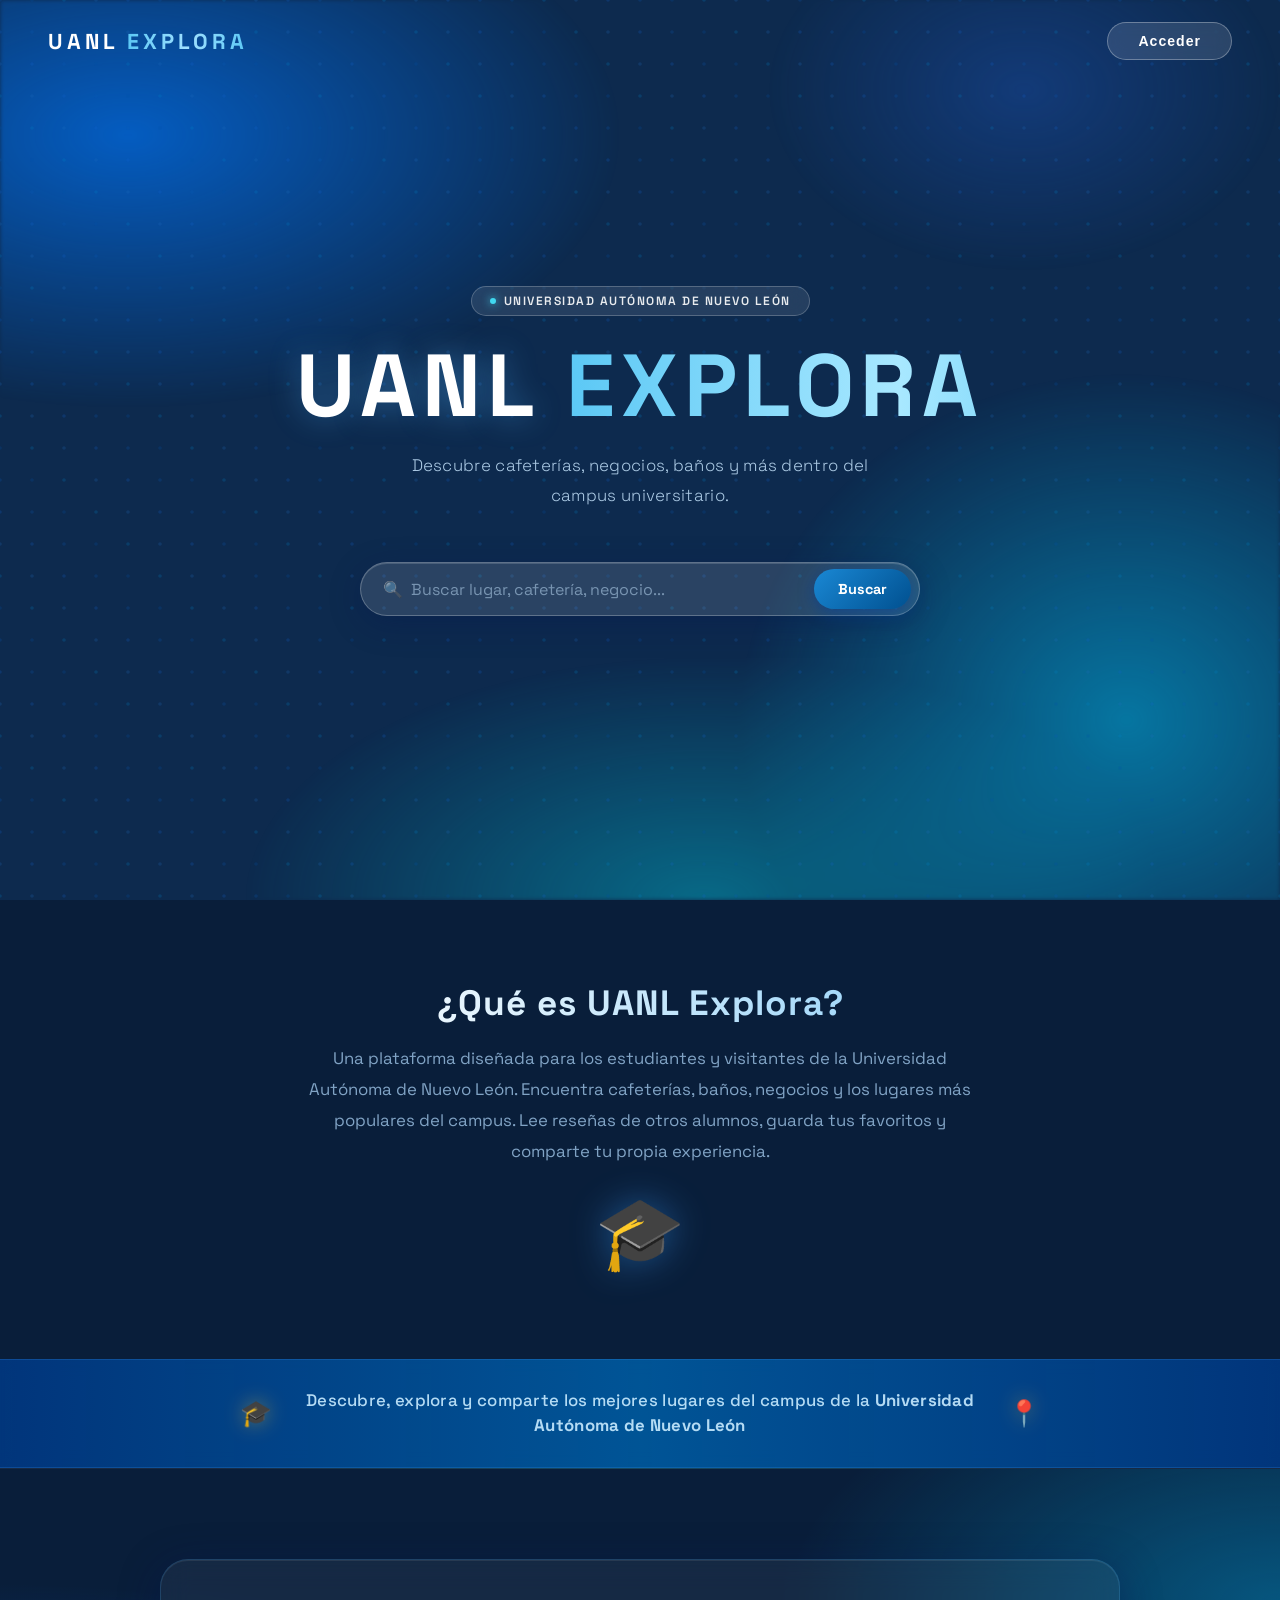
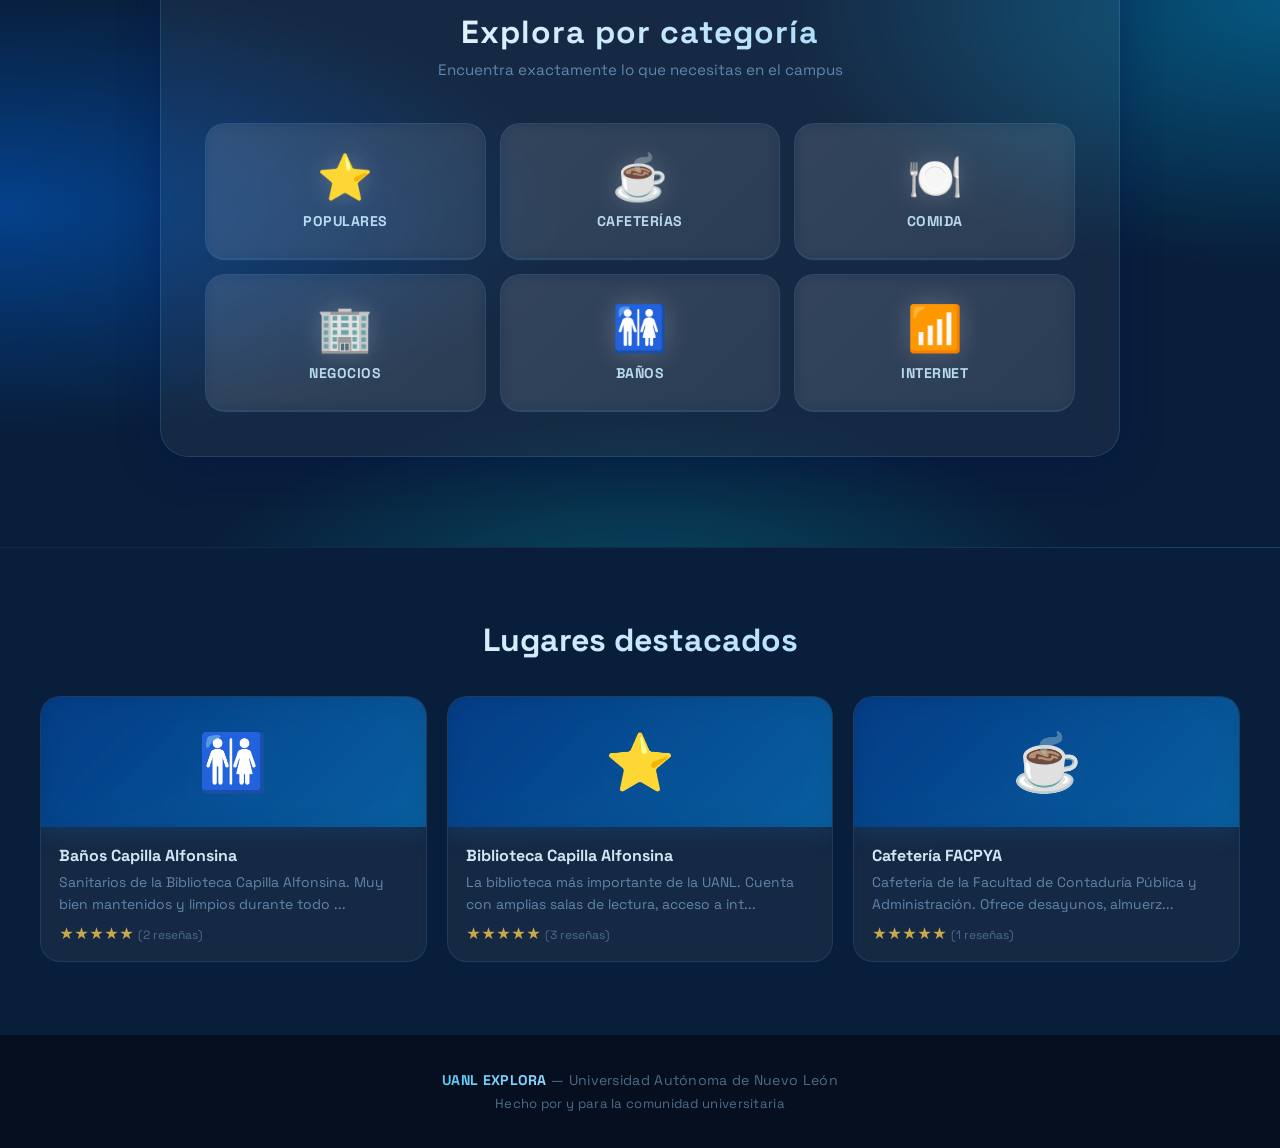
==== index.html @ f8f83e51 "cambios" ====
<!DOCTYPE html>
<html lang="es">
<head>
  <meta charset="UTF-8">
  <meta name="viewport" content="width=device-width, initial-scale=1.0">
  <title>UANL Explora</title>
  <link rel="preconnect" href="https://fonts.googleapis.com">
  <link rel="preconnect" href="https://fonts.gstatic.com" crossorigin>
  <link href="https://fonts.googleapis.com/css2?family=Space+Grotesk:wght@300;400;500;600;700&family=Inter:wght@300;400;600;700;800;900&display=swap" rel="stylesheet">
  <link rel="stylesheet" href="styles.css">
  <style>
    body { font-family: 'Space Grotesk', 'Inter', 'Segoe UI', Arial, sans-serif; }
  </style>
</head>
<body>

<!-- ===== HERO ===== -->
<section class="landing-hero">

  <!-- Fondo con orbes -->
  <div class="hero-bg" id="hero-bg"></div>
  <!-- Canvas de puntos interactivos -->
  <canvas id="hero-dot-canvas"></canvas>

  <!-- Topbar transparente -->
  <div class="landing-topbar" id="landing-topbar">
    <div class="landing-logo">UANL <span class="gold">EXPLORA</span></div>
    <button class="btn-acceder-hero" onclick="window.location.href='registro.html'">Acceder</button>
  </div>

  <!-- Centro -->
  <div class="landing-center">
    <div class="hero-badge"><span class="hero-badge-dot"></span>Universidad Autónoma de Nuevo León</div>
    <h1 class="landing-title"><span class="word-uanl">UANL</span> <span class="gold">EXPLORA</span></h1>
    <p class="landing-subtitle">Descubre cafeterías, negocios, baños y más dentro del campus universitario.</p>

    <!-- Barra de búsqueda principal -->
    <div class="hero-search-wrap" id="hero-search-wrap">
      <div class="hero-searchbar">
        <input type="text" id="hero-search-input" placeholder="🔍  Buscar lugar, cafetería, negocio..."
          onkeydown="heroSearch(event)" onfocus="abrirCatsHero()" autocomplete="off">
        <button class="hero-searchbar-btn" onclick="heroSearchGo()">Buscar</button>
      </div>

      <!-- Dropdown de categorías (aparece al tocar el buscador) -->
      <div class="hero-cats-dropdown" id="hero-cats-dropdown">
        <div class="hero-cats-title">Explorar categorías</div>
        <div class="hero-cats-grid">
          <a href="populares.html"  class="hero-cat-chip"><span>⭐</span> Populares</a>
          <a href="cafeterias.html" class="hero-cat-chip"><span>☕</span> Cafeterías</a>
          <a href="comida.html"     class="hero-cat-chip"><span>🍽️</span> Comida</a>
          <a href="negocios.html"   class="hero-cat-chip"><span>🏢</span> Negocios</a>
          <a href="banos.html"      class="hero-cat-chip"><span>🚻</span> Baños</a>
          <a href="internet.html"   class="hero-cat-chip"><span>📶</span> Internet</a>
        </div>
      </div>
    </div>
  </div>

  <!-- Scroll hint -->


</section>

<!-- ===== SECCIONES ===== -->
<div class="landing-sections">

  <!-- Sobre la app -->
  <div class="section-about">
    <div class="section-about-text">
      <h2>¿Qué es UANL Explora?</h2>
      <p>Una plataforma diseñada para los estudiantes y visitantes de la Universidad Autónoma de Nuevo León. Encuentra cafeterías, baños, negocios y los lugares más populares del campus. Lee reseñas de otros alumnos, guarda tus favoritos y comparte tu propia experiencia.</p>
    </div>
    <div class="section-about-icon">🎓</div>
  </div>

  <!-- Listón decorativo -->
  <div class="section-liston">
    <span class="liston-icon">🎓</span>
    <p>Descubre, explora y comparte los mejores lugares del campus de la <strong>Universidad Autónoma de Nuevo León</strong></p>
    <span class="liston-icon">📍</span>
  </div>

  <!-- Categorías Bento Grid -->
  <div class="section-categorias">
    <div class="section-categorias-inner">
    <h2>Explora por categoría</h2>
    <p class="section-sub">Encuentra exactamente lo que necesitas en el campus</p>

    <div class="bento-grid">
      <a href="populares.html"  class="bento-card bento-populares">
        <div class="cat-icon">⭐</div>
        <div class="cat-name">Populares</div>
      </a>
      <a href="cafeterias.html" class="bento-card bento-cafeterias">
        <div class="cat-icon">☕</div>
        <div class="cat-name">Cafeterías</div>
      </a>
      <a href="comida.html"     class="bento-card bento-comida">
        <div class="cat-icon">🍽️</div>
        <div class="cat-name">Comida</div>
      </a>
      <a href="negocios.html"   class="bento-card bento-negocios">
        <div class="cat-icon">🏢</div>
        <div class="cat-name">Negocios</div>
      </a>
      <a href="banos.html"      class="bento-card bento-banos">
        <div class="cat-icon">🚻</div>
        <div class="cat-name">Baños</div>
      </a>
      <a href="internet.html"   class="bento-card bento-internet">
        <div class="cat-icon">📶</div>
        <div class="cat-name">Internet</div>
      </a>
    </div>
    </div><!-- /section-categorias-inner -->
  </div>

  <!-- Destacados -->
  <div class="section-destacados">
    <h2>Lugares destacados</h2>
    <div class="destacados-grid" id="destacados-grid">
      <p style="color:var(--texto-suave)">Cargando...</p>
    </div>
  </div>

</div>

<!-- ===== FOOTER ===== -->
<footer class="landing-footer">
  <p><strong>UANL EXPLORA</strong> &mdash; Universidad Autónoma de Nuevo León</p>
  <p style="margin-top:6px;font-size:.82rem">Hecho por y para la comunidad universitaria</p>
</footer>

<script src="script.js"></script>
<script>
// Topbar scroll
window.addEventListener('scroll', function() {
  var topbar = document.getElementById('landing-topbar');
  if (window.scrollY > 40) topbar.classList.add('scrolled');
  else topbar.classList.remove('scrolled');
}, { passive: true });

// ── Puntos con efecto antigravedad (repulsión + spring de vuelta) ──
(function() {
  var canvas = document.getElementById('hero-dot-canvas');
  var hero   = document.querySelector('.landing-hero');
  if (!canvas || !hero) return;

  var ctx     = canvas.getContext('2d');
  var SPACING = 32;    // separación entre puntos
  var BASE_R  = 1.8;   // radio base del punto
  var PUSH_R  = 130;   // radio de repulsión del cursor
  var PUSH_F  = 0.38;  // fuerza de empuje (0..1)
  var SPRING  = 0.08;  // velocidad de retorno al origen
  var DAMPING = 0.72;  // amortiguación de velocidad

  function getColors() {
    return document.body.classList.contains('dark-mode')
      ? [[0,160,255],[90,0,230],[0,210,195],[110,180,255],[170,80,255]]
      : [[10,90,180],[0,130,200],[20,100,210],[0,80,170],[30,110,190]];
  }

  var mouse = { x: -9999, y: -9999 };
  var dots  = [];
  var W, H;

  function resize() {
    W = canvas.width  = hero.offsetWidth;
    H = canvas.height = hero.offsetHeight;
    buildDots();
  }

  function buildDots() {
    var COLORS = getColors();
    dots = [];
    var cols = Math.ceil(W / SPACING) + 1;
    var rows = Math.ceil(H / SPACING) + 1;
    for (var r = 0; r < rows; r++) {
      for (var c = 0; c < cols; c++) {
        var hx = c * SPACING, hy = r * SPACING;
        var ci = (r * 7 + c * 13) % COLORS.length;
        dots.push({
          hx: hx, hy: hy,   // posición home
          x:  hx, y:  hy,   // posición actual
          vx: 0,  vy: 0,    // velocidad
          ci: ci
        });
      }
    }
  }

  function draw() {
    var COLORS = getColors();
    ctx.clearRect(0, 0, W, H);
    var mx = mouse.x, my = mouse.y;
    var dark = document.body.classList.contains('dark-mode');

    for (var i = 0; i < dots.length; i++) {
      var d  = dots[i];

      // Vector desde cursor al punto
      var dxM = d.x - mx, dyM = d.y - my;
      var distM = Math.sqrt(dxM * dxM + dyM * dyM);

      if (distM < PUSH_R && distM > 0) {
        // Fuerza de repulsión: mayor cuanto más cerca
        var force = (1 - distM / PUSH_R) * PUSH_F * (PUSH_R / Math.max(distM, 8));
        d.vx += (dxM / distM) * force * 12;
        d.vy += (dyM / distM) * force * 12;
      }

      // Spring de vuelta al home
      d.vx += (d.hx - d.x) * SPRING;
      d.vy += (d.hy - d.y) * SPRING;

      // Amortiguación
      d.vx *= DAMPING;
      d.vy *= DAMPING;

      // Integrar posición
      d.x += d.vx;
      d.y += d.vy;

      // Calcular t para el color/tamaño (basado en distancia al home)
      var ddx = d.x - d.hx, ddy = d.y - d.hy;
      var disp = Math.sqrt(ddx*ddx + ddy*ddy);
      var t = Math.min(1, disp / 28); // 0..1 según cuánto se movió

      var col   = COLORS[d.ci];
      var alpha = dark ? (0.08 + t * 0.82) : (0.22 + t * 0.78);
      var rr    = BASE_R + t * 3.2;

      ctx.beginPath();
      ctx.arc(d.x, d.y, rr, 0, Math.PI * 2);

      if (t > 0.05) {
        ctx.shadowColor = 'rgba(' + col[0] + ',' + col[1] + ',' + col[2] + ',' + Math.min(1, t * 1.1).toFixed(2) + ')';
        ctx.shadowBlur  = t * 18;
      }
      ctx.fillStyle = 'rgba(' + col[0] + ',' + col[1] + ',' + col[2] + ',' + alpha.toFixed(2) + ')';
      ctx.fill();
      ctx.shadowBlur = 0;
    }

    requestAnimationFrame(draw);
  }

  hero.addEventListener('mousemove', function(e) {
    var r  = hero.getBoundingClientRect();
    mouse.x = e.clientX - r.left;
    mouse.y = e.clientY - r.top;
  });
  hero.addEventListener('mouseleave', function() { mouse.x = -9999; mouse.y = -9999; });

  window.addEventListener('resize', resize);
  resize();
  draw();
})();

// Dropdown categorías del buscador
function abrirCatsHero() {
  document.getElementById('hero-cats-dropdown').classList.add('open');
}
document.addEventListener('click', function(e) {
  var wrap = document.getElementById('hero-search-wrap');
  if (wrap && !wrap.contains(e.target)) {
    var dd = document.getElementById('hero-cats-dropdown');
    if (dd) dd.classList.remove('open');
  }
});

// Búsqueda hero
function heroSearch(e) {
  if (e.key === 'Enter') heroSearchGo();
}
function heroSearchGo() {
  var q = document.getElementById('hero-search-input').value.trim();
  if (!q) return;
  window.location.href = 'populares.html?q=' + encodeURIComponent(q);
}

document.addEventListener('DOMContentLoaded', function() {
  var top3 = getTop10().slice(0, 3);
  var grid = document.getElementById('destacados-grid');
  if (!top3.length) { grid.innerHTML = '<p style="color:var(--texto-suave)">Sin datos aún.</p>'; return; }
  grid.innerHTML = top3.map(function(l) {
    return '<div class="dest-card">' +
      '<div class="dest-card-img">' + getCategoryIcon(l.categoria) + '</div>' +
      '<div class="dest-card-body">' +
        '<h3>' + l.nombre + '</h3>' +
        '<p>' + l.descripcion.slice(0, 90) + '...</p>' +
        '<div class="dest-card-stars">' + renderEstrellas(l.promedio) +
          ' <small>(' + l.resenas.length + ' reseñas)</small>' +
        '</div>' +
      '</div>' +
    '</div>';
  }).join('');
});
</script>
</body>
</html>
---- styles.css ----
/* ============================================================
   UANL EXPLORA – Estilos Globales
   ============================================================ */

:root {
  --azul: #003087;
  --azul-medio: #1a5ca8;
  --azul-claro: #4a90d9;
  --dorado: #C9A84C;
  --dorado-clr: #f0d474;
  --gris: #f5f7fa;
  --gris-medio: #dde2ea;
  --texto: #222;
  --texto-suave: #666;
  --blanco: #fff;
  --sombra: 0 3px 12px rgba(0, 30, 100, .15), 0 6px 20px rgba(0, 30, 100, .11);
  --radio: 12px;
}

* {
  box-sizing: border-box;
  margin: 0;
  padding: 0;
}

body {
  font-family: 'Segoe UI', Arial, sans-serif;
  background: var(--gris);
  color: var(--texto);
  min-height: 100vh;
}

a {
  text-decoration: none;
  color: inherit;
}

/* ============================================================
   LANDING PAGE – FUTURISTA
   ============================================================ */

/* ---- HERO ---- */
.landing-hero {
  min-height: 100vh;
  position: relative;
  display: flex;
  flex-direction: column;
  overflow: hidden;
  background: #050d1a;
}

/* Fondo puro: mesh gradients dinámicos sin imagen */
.hero-bg {
  position: absolute;
  inset: 0;
  will-change: transform;
  z-index: 0;
  background: #050d1a;
}

/* Orbes de color animados (capa 1) */
.hero-bg::after {
  content: '';
  position: absolute;
  inset: 0;
  background:
    radial-gradient(ellipse 70% 55% at 10% 15%,  rgba(0, 100, 255, .55) 0%, transparent 55%),
    radial-gradient(ellipse 55% 70% at 88% 80%,  rgba(80, 0, 220, .45) 0%, transparent 55%),
    radial-gradient(ellipse 60% 45% at 55% 100%, rgba(0, 180, 255, .3) 0%, transparent 60%),
    radial-gradient(ellipse 40% 40% at 80% 10%,  rgba(0, 220, 200, .2) 0%, transparent 50%);
  animation: orbeMove 14s ease-in-out infinite alternate;
  filter: blur(2px);
}

@keyframes orbeMove {
  0%   { transform: scale(1)    translate(0, 0); }
  33%  { transform: scale(1.06) translate(-18px, 12px); }
  66%  { transform: scale(.97)  translate(14px, -8px); }
  100% { transform: scale(1.09) translate(-8px, 18px); }
}

/* Canvas de puntos interactivos (JS lo crea encima del hero-bg) */
#hero-dot-canvas {
  position: absolute;
  inset: 0;
  z-index: 2;
  pointer-events: none;
}

/* ---- TOPBAR ---- */
.landing-topbar {
  position: relative;
  z-index: 10;
  display: flex;
  justify-content: space-between;
  align-items: center;
  padding: 22px 48px;
  background: transparent;
  transition: background .35s, backdrop-filter .35s, box-shadow .35s;
}

.landing-topbar.scrolled {
  background: rgba(5, 13, 26, .8);
  backdrop-filter: blur(20px);
  box-shadow: 0 1px 0 rgba(255,255,255,.06), 0 4px 30px rgba(0,0,0,.5);
}

.landing-logo {
  color: #fff;
  font-size: 1.35rem;
  font-weight: 900;
  letter-spacing: 4px;
  text-transform: uppercase;
}

.landing-logo .gold {
  background: linear-gradient(90deg, #f0d474, #C9A84C, #f0d474);
  -webkit-background-clip: text;
  -webkit-text-fill-color: transparent;
  background-clip: text;
}

/* Botón Acceder glassmorphism */
.btn-acceder-hero {
  background: rgba(255,255,255,.08);
  color: #fff;
  border: 1px solid rgba(255,255,255,.25);
  padding: 10px 30px;
  border-radius: 30px;
  font-weight: 700;
  font-size: .88rem;
  letter-spacing: 1px;
  cursor: pointer;
  transition: background .2s, border-color .2s, box-shadow .2s, transform .15s;
  backdrop-filter: blur(8px);
}

.btn-acceder-hero:hover {
  background: rgba(255,255,255,.18);
  border-color: rgba(255,255,255,.5);
  box-shadow: 0 0 20px rgba(100,160,255,.3), 0 0 40px rgba(100,100,255,.15);
  transform: translateY(-2px);
}

/* ---- CENTRO HERO ---- */
.landing-center {
  position: relative;
  z-index: 5;
  flex: 1;
  display: flex;
  flex-direction: column;
  align-items: center;
  justify-content: center;
  text-align: center;
  padding: 40px 24px 120px;
  color: #fff;
}

@keyframes fadeUp {
  from { opacity: 0; transform: translateY(30px); }
  to   { opacity: 1; transform: translateY(0); }
}

@keyframes fadeIn {
  from { opacity: 0; }
  to   { opacity: 1; }
}

/* Badge superior */
.hero-badge {
  display: inline-flex;
  align-items: center;
  gap: 8px;
  background: rgba(255,255,255,.07);
  border: 1px solid rgba(255,255,255,.15);
  color: rgba(255,255,255,.8);
  padding: 6px 18px;
  border-radius: 30px;
  font-size: .75rem;
  font-weight: 600;
  letter-spacing: 1.5px;
  text-transform: uppercase;
  margin-bottom: 24px;
  backdrop-filter: blur(8px);
  animation: fadeUp .6s ease both;
}

.hero-badge-dot {
  width: 6px;
  height: 6px;
  border-radius: 50%;
  background: #4ecca3;
  box-shadow: 0 0 8px #4ecca3;
  animation: pulse 2s infinite;
}

@keyframes pulse {
  0%, 100% { opacity: 1; transform: scale(1); }
  50%       { opacity: .5; transform: scale(.7); }
}

/* Título con gradiente */
.landing-title {
  font-size: clamp(3rem, 8vw, 5.5rem);
  font-weight: 900;
  letter-spacing: 6px;
  line-height: 1.05;
  margin-bottom: 18px;
  animation: fadeUp .8s .1s ease both;
}

.landing-title .word-uanl {
  color: #fff;
  text-shadow: 0 0 40px rgba(100,160,255,.4);
}

.landing-title .gold {
  background: linear-gradient(90deg, #f0d474 0%, #fff8c0 40%, #C9A84C 70%, #f0d474 100%);
  background-size: 200% auto;
  -webkit-background-clip: text;
  -webkit-text-fill-color: transparent;
  background-clip: text;
  animation: shineText 4s linear infinite;
}

@keyframes shineText {
  0%   { background-position: 0% center; }
  100% { background-position: 200% center; }
}

.landing-subtitle {
  font-size: 1.05rem;
  font-weight: 300;
  color: rgba(255,255,255,.7);
  margin-bottom: 52px;
  max-width: 480px;
  line-height: 1.8;
  letter-spacing: .3px;
  animation: fadeUp .8s .22s ease both;
}

/* Barra de búsqueda glassmorphism */
.hero-search-wrap {
  width: 100%;
  max-width: 560px;
  animation: fadeUp .8s .32s ease both;
  position: relative;
}

.hero-searchbar {
  display: flex;
  align-items: center;
  background: rgba(255,255,255,.1);
  border: 1px solid rgba(255,255,255,.2);
  border-radius: 50px;
  padding: 6px 8px 6px 22px;
  box-shadow: 0 8px 32px rgba(0,0,0,.4), inset 0 1px 0 rgba(255,255,255,.1);
  gap: 8px;
  backdrop-filter: blur(16px);
  transition: box-shadow .2s, border-color .2s;
}

.hero-searchbar:focus-within {
  border-color: rgba(100,180,255,.5);
  box-shadow: 0 8px 40px rgba(0,0,0,.5), 0 0 0 3px rgba(100,180,255,.15), 0 0 30px rgba(100,160,255,.1);
}

.hero-searchbar input {
  flex: 1;
  border: none;
  outline: none;
  background: transparent;
  font-size: 1rem;
  color: #fff;
  font-family: inherit;
}

.hero-searchbar input::placeholder {
  color: rgba(255,255,255,.45);
}

.hero-searchbar-btn {
  background: linear-gradient(135deg, #1a5ca8, #003087);
  color: #fff;
  border: none;
  border-radius: 40px;
  padding: 11px 24px;
  font-size: .9rem;
  font-weight: 700;
  cursor: pointer;
  font-family: inherit;
  transition: box-shadow .2s, transform .15s;
  white-space: nowrap;
  box-shadow: 0 4px 15px rgba(0,48,135,.5);
}

.hero-searchbar-btn:hover {
  box-shadow: 0 6px 25px rgba(0,80,200,.7), 0 0 20px rgba(0,100,255,.3);
  transform: scale(1.03);
}

/* Chips de categorías */
.hero-cats {
  display: flex;
  flex-wrap: wrap;
  justify-content: center;
  gap: 10px;
  margin-top: 20px;
  animation: fadeUp .8s .42s ease both;
}

.hero-cat-chip {
  display: flex;
  align-items: center;
  gap: 6px;
  background: rgba(255,255,255,.07);
  border: 1px solid rgba(255,255,255,.15);
  color: rgba(255,255,255,.85);
  padding: 7px 16px;
  border-radius: 30px;
  font-size: .8rem;
  font-weight: 600;
  cursor: pointer;
  text-decoration: none;
  backdrop-filter: blur(8px);
  transition: background .2s, border-color .2s, box-shadow .2s, transform .15s;
  letter-spacing: .4px;
}

.hero-cat-chip:hover {
  background: rgba(255,255,255,.15);
  border-color: rgba(255,255,255,.35);
  box-shadow: 0 0 16px rgba(100,180,255,.2);
  transform: translateY(-2px);
  color: #fff;
}

/* Dropdown categorías */
.hero-cats-dropdown {
  position: absolute;
  top: calc(100% + 8px);
  left: 10%; right: 10%;
  background: rgba(8,16,36,.88);
  border: 1px solid rgba(255,255,255,.12);
  border-radius: 16px;
  box-shadow: 0 12px 36px rgba(0,0,0,.55);
  padding: 12px 14px 14px;
  opacity: 0;
  transform: translateY(-6px);
  pointer-events: none;
  transition: opacity .2s, transform .2s;
  z-index: 50;
  backdrop-filter: blur(20px);
}

.hero-cats-dropdown.open {
  opacity: 1;
  transform: translateY(0);
  pointer-events: all;
}

.hero-cats-title {
  font-size: .7rem;
  font-weight: 700;
  text-transform: uppercase;
  letter-spacing: 1px;
  color: rgba(255,255,255,.4);
  margin-bottom: 12px;
  text-align: center;
}

.hero-cats-grid {
  display: flex;
  flex-wrap: wrap;
  gap: 8px;
  justify-content: center;
}

.hero-cats-grid .hero-cat-chip {
  background: rgba(255,255,255,.06);
  border-color: rgba(255,255,255,.12);
  color: rgba(255,255,255,.8);
}

.hero-cats-grid .hero-cat-chip:hover {
  background: rgba(100,160,255,.15);
  border-color: rgba(100,180,255,.4);
}

/* Scroll hint */
.scroll-hint {
  position: absolute;
  bottom: 28px; left: 50%;
  transform: translateX(-50%);
  z-index: 5;
  color: rgba(255,255,255,.4);
  font-size: .7rem;
  display: flex;
  flex-direction: column;
  align-items: center;
  gap: 5px;
  letter-spacing: .5px;
  text-transform: uppercase;
  animation: fadeIn 1s 1.2s ease both;
}

.scroll-hint .arrow-down {
  width: 20px; height: 20px;
  border-right: 1.5px solid rgba(255,255,255,.4);
  border-bottom: 1.5px solid rgba(255,255,255,.4);
  transform: rotate(45deg);
  animation: arrowBounce 1.5s infinite;
}

@keyframes arrowBounce {
  0%, 100% { transform: rotate(45deg) translateY(0);  opacity: .4; }
  50%       { transform: rotate(45deg) translateY(5px); opacity: .9; }
}

/* Dropdown legacy */
.landing-dropdown-wrap { display: none; }
.dropdown-menu         { display: none; }
.dropdown-menu.open    { display: block; }

/* ============================================================
   LANDING SECCIONES – DARK FUTURISTA
   ============================================================ */

.landing-sections {
  background: #07111f;
}

/* ---- ABOUT ---- */
.section-about {
  display: flex;
  flex-direction: column;
  align-items: center;
  text-align: center;
  gap: 20px;
  padding: 80px 40px;
  max-width: 760px;
  margin: 0 auto;
}

.section-about-text h2 {
  font-size: 2.2rem;
  font-weight: 900;
  letter-spacing: 1px;
  background: linear-gradient(90deg, #fff 0%, #a8c8ff 100%);
  -webkit-background-clip: text;
  -webkit-text-fill-color: transparent;
  background-clip: text;
  margin-bottom: 18px;
}

.section-about-text p {
  color: rgba(255,255,255,.55);
  line-height: 1.85;
  font-size: 1.05rem;
}

.section-about-icon {
  font-size: 4.5rem;
  filter: drop-shadow(0 0 20px rgba(100,160,255,.4));
}

/* ---- LISTÓN ---- */
.section-liston {
  background: linear-gradient(90deg, rgba(0,48,135,.8) 0%, rgba(26,92,168,.9) 50%, rgba(0,48,135,.8) 100%);
  border-top: 1px solid rgba(100,160,255,.15);
  border-bottom: 1px solid rgba(100,160,255,.15);
  padding: 28px 40px;
  display: flex;
  align-items: center;
  justify-content: center;
  gap: 18px;
  text-align: center;
  backdrop-filter: blur(8px);
}

.section-liston p {
  color: rgba(255,255,255,.85);
  font-size: 1.05rem;
  font-weight: 500;
  letter-spacing: .3px;
  line-height: 1.5;
  max-width: 700px;
}

.section-liston .liston-icon {
  font-size: 1.6rem;
  flex-shrink: 0;
  filter: drop-shadow(0 0 10px rgba(255,200,50,.4));
}

/* ---- CATEGORÍAS BENTO ---- */
.section-categorias {
  position: relative;
  padding: 90px 40px;
  text-align: center;
  overflow: hidden;
  /* Fondo propio: degradado magenta-índigo-teal */
  background:
    radial-gradient(ellipse 80% 60% at 0% 50%,   rgba(120, 0, 180, .35) 0%, transparent 55%),
    radial-gradient(ellipse 70% 70% at 100% 20%,  rgba(0, 140, 220, .3) 0%, transparent 55%),
    radial-gradient(ellipse 60% 50% at 50% 110%,  rgba(0, 200, 180, .2) 0%, transparent 60%),
    #07111f;
  border-top: 1px solid rgba(255,255,255,.05);
  border-bottom: 1px solid rgba(255,255,255,.05);
}

/* Vidrio que envuelve el contenido de categorías */
.section-categorias-inner {
  position: relative;
  z-index: 1;
  background: rgba(255,255,255,.04);
  border: 1px solid rgba(255,255,255,.09);
  border-radius: 28px;
  backdrop-filter: blur(14px);
  padding: 52px 44px 44px;
  max-width: 960px;
  margin: 0 auto;
  box-shadow: 0 8px 48px rgba(0,0,0,.4), inset 0 1px 0 rgba(255,255,255,.08);
}

.section-categorias h2 {
  font-size: 2rem;
  font-weight: 900;
  letter-spacing: 1px;
  background: linear-gradient(90deg, #fff 0%, #a8c8ff 100%);
  -webkit-background-clip: text;
  -webkit-text-fill-color: transparent;
  background-clip: text;
  margin-bottom: 8px;
}

.section-categorias .section-sub {
  color: rgba(255,255,255,.4);
  font-size: .95rem;
  margin-bottom: 44px;
}

.bento-grid {
  display: grid;
  grid-template-columns: repeat(3, 1fr);
  gap: 14px;
  max-width: 100%;
  margin: 0 auto;
}

.bento-card {
  background: rgba(255,255,255,.04);
  border: 1px solid rgba(255,255,255,.08);
  border-radius: 20px;
  padding: 32px 20px 28px;
  text-align: center;
  transition: transform .25s, box-shadow .25s, border-color .25s, background .25s;
  cursor: pointer;
  color: #fff;
  text-decoration: none;
  display: flex;
  flex-direction: column;
  align-items: center;
  justify-content: center;
  gap: 12px;
  position: relative;
  overflow: hidden;
  backdrop-filter: blur(8px);
}

.bento-card::before {
  content: '';
  position: absolute;
  inset: 0;
  background: linear-gradient(135deg, rgba(255,255,255,.03) 0%, transparent 100%);
  pointer-events: none;
}

.bento-card:hover {
  transform: translateY(-8px) scale(1.02);
  background: rgba(255,255,255,.08);
  border-color: rgba(255,255,255,.2);
}

.bento-card .cat-icon {
  font-size: 2.8rem;
  line-height: 1;
  filter: drop-shadow(0 0 12px rgba(255,255,255,.2));
  transition: filter .25s, transform .25s;
}

.bento-card:hover .cat-icon {
  filter: drop-shadow(0 0 20px rgba(255,255,255,.5));
  transform: scale(1.1);
}

.bento-card .cat-name {
  font-weight: 700;
  color: rgba(255,255,255,.9);
  font-size: .88rem;
  letter-spacing: .5px;
  text-transform: uppercase;
}

.bento-card.bento-wide {
  grid-column: span 2;
  padding: 36px 24px;
}

/* Glow por categoría en hover */
.bento-populares:hover  { box-shadow: 0 12px 40px rgba(240,212,116,.15), 0 0 0 1px rgba(240,212,116,.2); }
.bento-cafeterias:hover { box-shadow: 0 12px 40px rgba(78,204,163,.15), 0 0 0 1px rgba(78,204,163,.2); }
.bento-negocios:hover   { box-shadow: 0 12px 40px rgba(74,144,217,.15), 0 0 0 1px rgba(74,144,217,.2); }
.bento-comida:hover     { box-shadow: 0 12px 40px rgba(255,159,85,.15),  0 0 0 1px rgba(255,159,85,.2); }
.bento-banos:hover      { box-shadow: 0 12px 40px rgba(160,196,255,.15), 0 0 0 1px rgba(160,196,255,.2); }
.bento-internet:hover   { box-shadow: 0 12px 40px rgba(191,127,255,.15), 0 0 0 1px rgba(191,127,255,.2); }

/* Línea de color inferior por categoría */
.bento-populares  { border-bottom: 2px solid rgba(240,212,116,.4); }
.bento-cafeterias { border-bottom: 2px solid rgba(78,204,163,.4); }
.bento-negocios   { border-bottom: 2px solid rgba(74,144,217,.4); }
.bento-comida     { border-bottom: 2px solid rgba(255,159,85,.4); }
.bento-banos      { border-bottom: 2px solid rgba(160,196,255,.4); }
.bento-internet   { border-bottom: 2px solid rgba(191,127,255,.4); }
.bento-favoritos  { border-bottom: 2px solid rgba(231,76,60,.4); }

/* Legacy */
.cat-card {
  width: 150px;
  background: rgba(255,255,255,.05);
  border-radius: var(--radio);
  padding: 28px 16px;
  text-align: center;
  box-shadow: var(--sombra);
  transition: transform .2s, box-shadow .2s;
  cursor: pointer;
  color: #fff;
}
.cat-card:hover { transform: translateY(-5px); }
.cat-card .cat-icon { font-size: 2.4rem; margin-bottom: 10px; }
.cat-card .cat-name { font-weight: 700; color: var(--azul-claro); font-size: .95rem; }

/* ---- DESTACADOS ---- */
.section-destacados {
  padding: 72px 40px;
  max-width: 1280px;
  margin: 0 auto;
}

.section-destacados h2 {
  font-size: 2rem;
  font-weight: 900;
  text-align: center;
  margin-bottom: 36px;
  background: linear-gradient(90deg, #fff 0%, #a8c8ff 100%);
  -webkit-background-clip: text;
  -webkit-text-fill-color: transparent;
  background-clip: text;
}

.destacados-grid {
  display: grid;
  grid-template-columns: repeat(auto-fit, minmax(280px, 1fr));
  gap: 20px;
}

.dest-card {
  background: rgba(255,255,255,.04);
  border: 1px solid rgba(255,255,255,.08);
  border-radius: 20px;
  overflow: hidden;
  transition: transform .2s, box-shadow .2s, border-color .2s;
  backdrop-filter: blur(8px);
}

.dest-card:hover {
  transform: translateY(-6px);
  box-shadow: 0 16px 48px rgba(0,0,0,.5), 0 0 0 1px rgba(100,160,255,.2);
  border-color: rgba(100,160,255,.25);
}

.dest-card-img {
  height: 130px;
  background: linear-gradient(135deg, rgba(0,48,135,.8), rgba(26,92,168,.6));
  display: flex;
  align-items: center;
  justify-content: center;
  font-size: 3.5rem;
  filter: drop-shadow(0 0 20px rgba(100,160,255,.3));
}

.dest-card-body {
  padding: 18px;
}

.dest-card-body h3 {
  color: rgba(255,255,255,.9);
  margin-bottom: 6px;
  font-size: 1rem;
  font-weight: 700;
}

.dest-card-body p {
  color: rgba(255,255,255,.45);
  font-size: .87rem;
  line-height: 1.55;
}

.dest-card-stars {
  color: var(--dorado);
  margin-top: 10px;
  font-size: .9rem;
}

.dest-card-stars small {
  color: rgba(255,255,255,.35);
}

/* ---- FOOTER ---- */
.landing-footer {
  background: #030b16;
  border-top: 1px solid rgba(255,255,255,.06);
  color: rgba(255,255,255,.4);
  text-align: center;
  padding: 36px;
  font-size: .88rem;
  letter-spacing: .3px;
}

.landing-footer strong {
  background: linear-gradient(90deg, #f0d474, #C9A84C);
  -webkit-background-clip: text;
  -webkit-text-fill-color: transparent;
  background-clip: text;
}

/* ============================================================
   APP HEADER
   ============================================================ */

#app-header {
  background: var(--azul);
  color: #fff;
  padding: 12px 24px;
  display: flex;
  justify-content: space-between;
  align-items: center;
  position: sticky;
  top: 0;
  z-index: 50;
  box-shadow: 0 2px 10px rgba(0, 0, 0, .25);
}

.logo-link {
  color: #fff;
}

.logo-text {
  font-size: 1.2rem;
  font-weight: 900;
  letter-spacing: 2px;
}

.logo-gold {
  color: var(--dorado);
}

.header-right {
  display: flex;
  align-items: center;
  gap: 12px;
}

.user-info {
  display: flex;
  align-items: center;
  gap: 10px;
}

.user-avatar {
  display: flex;
  align-items: center;
}

.user-avatar img {
  width: 32px;
  height: 32px;
  border-radius: 50%;
  object-fit: cover;
  border: 2px solid var(--dorado);
}

.user-name {
  font-weight: 600;
  font-size: .9rem;
}

.btn-logout {
  background: transparent;
  border: 1px solid rgba(255, 255, 255, .5);
  color: #fff;
  padding: 5px 14px;
  border-radius: 16px;
  cursor: pointer;
  font-size: .82rem;
  transition: background .2s;
}

.btn-logout:hover {
  background: rgba(255, 255, 255, .15);
}

.btn-acceder-app {
  background: var(--dorado);
  color: var(--azul);
  padding: 7px 20px;
  border-radius: 20px;
  font-weight: 800;
  font-size: .88rem;
  transition: background .2s;
}

.btn-acceder-app:hover {
  background: var(--dorado-clr);
}

/* ============================================================
   APP BUSCADOR
   ============================================================ */

.app-search {
  background: #fff;
  padding: 12px 20px;
  border-bottom: 1px solid var(--gris-medio);
}

.app-search input {
  width: 100%;
  padding: 10px 18px;
  border: 2px solid var(--gris-medio);
  border-radius: 26px;
  font-size: .95rem;
  outline: none;
  font-family: inherit;
  transition: border-color .2s;
}

.app-search input:focus {
  border-color: var(--azul-claro);
}

/* ============================================================
   PAGE TITLE
   ============================================================ */

.page-title {
  padding: 20px 24px 4px;
  font-size: 1.4rem;
  font-weight: 800;
  color: var(--azul);
}

.page-subtitle {
  padding: 0 24px 14px;
  color: var(--texto-suave);
  font-size: .9rem;
}

/* ============================================================
   CARDS
   ============================================================ */

.cards-container {
  display: flex;
  flex-direction: column;
  align-items: stretch;
  padding: 10px 60px 110px;
  gap: 14px;
  max-width: 1100px;
  margin: 0 auto;
  width: 100%;
}

.cards-container .card,
.cards-container .rank-row {
  width: 100%;
}

.card {
  background: #fff;
  border-radius: var(--radio);
  margin-bottom: 0;
  box-shadow: var(--sombra);
  overflow: hidden;
  transition: box-shadow .2s;
}

.card:hover {
  box-shadow: 0 4px 18px rgba(0, 48, 135, .15), 0 6px 24px rgba(0, 48, 135, .09);
}

/* Card estructura general */
.card {
  display: flex;
  flex-direction: column;
}

/* Fila superior: imagen + contenido */
.card-row {
  display: flex;
  align-items: stretch;
}

.card-top-img {
  width: 160px;
  min-height: 160px;
  flex-shrink: 0;
  overflow: hidden;
  border-radius: var(--radio) 0 0 0;
}

.card-top-img img {
  width: 100%;
  height: 100%;
  object-fit: cover;
  display: block;
  transition: transform .3s;
}

.card:hover .card-top-img img {
  transform: scale(1.06);
}

.card-body {
  padding: 14px 16px 12px;
  flex: 1;
  display: flex;
  flex-direction: column;
  gap: 6px;
  min-width: 0;
}

/* Columna derecha de la card: badge arriba + favorito debajo */
.card-right-col {
  display: flex;
  flex-direction: column;
  align-items: center;
  justify-content: flex-start;
  gap: 8px;
  padding: 12px 14px 12px 8px;
  flex-shrink: 0;
}

/* Compatibilidad con uso antiguo */
.card-top-left {
  display: flex;
  flex-direction: column;
  align-items: flex-start;
  gap: 6px;
  margin-bottom: 4px;
}

/* Sección inferior full-width con línea separadora */
.card-bottom {
  border-top: 1px solid var(--gris-medio);
  padding: 12px 16px;
  display: flex;
  flex-direction: column;
  gap: 8px;
}

.card-header-row {
  display: flex;
  align-items: flex-start;
  justify-content: space-between;
  gap: 10px;
  margin-bottom: 8px;
}

.card-title-wrap {
  display: flex;
  align-items: center;
  gap: 10px;
}

.card-icon {
  font-size: 1.6rem;
  flex-shrink: 0;
}

.card-title {
  font-size: 1rem;
  color: var(--azul);
  line-height: 1.3;
}

.badge {
  padding: 3px 10px;
  border-radius: 14px;
  font-size: .73rem;
  font-weight: 700;
  white-space: nowrap;
  flex-shrink: 0;
}

.badge-populares {
  background: #fff3cd;
  color: #7a5c00;
}

.badge-cafeterias {
  background: #d4edda;
  color: #155724;
}

.badge-negocios {
  background: #d1ecf1;
  color: #0c5460;
}

.badge-banos {
  background: #f8d7da;
  color: #721c24;
}

.badge-comida {
  background: #ffe5cc;
  color: #7a3500;
}

.badge-internet {
  background: #e0d4f5;
  color: #3d0d8a;
}

.card-desc {
  color: var(--texto-suave);
  font-size: .88rem;
  line-height: 1.55;
  margin-bottom: 12px;
}

.card-footer-row {
  display: flex;
  justify-content: space-between;
  align-items: center;
  flex-wrap: wrap;
  gap: 8px;
}

.estrellas {
  color: var(--dorado);
  font-size: .93rem;
}

.estrellas small {
  color: var(--texto-suave);
  font-size: .78rem;
}

.btn-fav {
  background: none;
  border: 1px solid var(--gris-medio);
  padding: 5px 14px;
  border-radius: 20px;
  cursor: pointer;
  font-size: .82rem;
  color: var(--texto-suave);
  transition: all .2s;
}

.btn-fav:hover,
.btn-fav.fav-activo {
  background: #fff0f0;
  border-color: #e74c3c;
  color: #e74c3c;
}

.resenas-preview {
  margin-top: 12px;
  padding-top: 12px;
  border-top: 1px solid var(--gris-medio);
}

.resena-item {
  font-size: .84rem;
  background: #e8f4fd;
  border: 1px solid #b8d9f0;
  border-radius: 10px;
  padding: 10px 13px;
  box-shadow: 0 1px 4px rgba(41, 128, 185, .08);
}

.resena-item strong {
  color: var(--azul);
}

.resena-item .est-mini {
  color: var(--dorado);
  font-size: .8rem;
}

.resena-item p {
  color: #4a6a80;
  margin-top: 4px;
  font-style: italic;
  line-height: 1.45;
}

.resenas-panel {
  display: none;
}

.btn-resena,
.btn-ver-resenas {
  margin-top: 12px;
  background: none;
  border: 1px dashed var(--azul-claro);
  color: var(--azul-claro);
  padding: 6px 14px;
  border-radius: 8px;
  cursor: pointer;
  font-size: .82rem;
  font-family: inherit;
  transition: all .2s;
}

.btn-resena:hover,
.btn-ver-resenas:hover {
  background: var(--azul);
  color: #fff;
  border-style: solid;
  border-color: var(--azul);
}

.form-resena {
  margin-top: 10px;
  padding: 12px;
  background: #e2e8f0;
  border: 1px solid var(--gris-medio);
  border-radius: 8px;
}

.form-resena textarea {
  width: 100%;
  padding: 8px 12px;
  border: 1px solid var(--gris-medio);
  border-radius: 8px;
  resize: none;
  height: 68px;
  font-size: .88rem;
  font-family: inherit;
  outline: none;
}

.star-input-inline {
  margin: 8px 0 4px;
  font-size: 1.4rem;
  display: flex;
  gap: 4px;
}

.star-input-inline .star-opt {
  cursor: pointer;
  color: var(--gris-medio);
  transition: color .1s;
  -webkit-text-stroke: 0.5px #999;
}

.star-input-inline .star-opt:hover,
.star-input-inline .star-opt.star-active {
  color: var(--dorado);
}

.btn-primary-sm {
  background: var(--azul);
  color: #fff;
  border: none;
  padding: 7px 18px;
  border-radius: 8px;
  cursor: pointer;
  font-size: .85rem;
  font-weight: 700;
  font-family: inherit;
  transition: background .2s;
}

.btn-primary-sm:hover {
  background: var(--azul-medio);
}

.hint-login {
  font-size: .8rem;
  color: var(--texto-suave);
  margin-top: 10px;
}

.hint-login a {
  color: var(--azul);
  font-weight: 600;
}

/* ============================================================
   EMPTY STATE
   ============================================================ */

.empty-state {
  text-align: center;
  padding: 60px 24px;
  color: var(--texto-suave);
}

.empty-state .empty-icon {
  font-size: 3.5rem;
  margin-bottom: 16px;
}

.empty-state h3 {
  color: var(--azul);
  margin-bottom: 8px;
  font-size: 1.1rem;
}

.empty-state p {
  font-size: .92rem;
  line-height: 1.65;
}

.empty-state a {
  color: var(--azul);
  font-weight: 700;
}

/* ============================================================
   RANK BADGE (populares)
   ============================================================ */

.rank-row {
  display: flex;
  align-items: flex-start;
  gap: 8px;
  margin-bottom: 14px;
}

.rank-row .card {
  flex: 1;
  margin-bottom: 0;
}

.rank-badge {
  display: inline-flex;
  align-items: center;
  justify-content: center;
  width: 30px;
  height: 30px;
  border-radius: 50%;
  font-weight: 800;
  font-size: .85rem;
  flex-shrink: 0;
  margin-top: 16px;
}

.rank-1 {
  background: var(--dorado);
  color: var(--azul);
}

.rank-2 {
  background: #b0b8c4;
  color: #fff;
}

.rank-3 {
  background: #cd8c50;
  color: #fff;
}

.rank-n {
  background: var(--gris-medio);
  color: var(--texto-suave);
}

/* ============================================================
   BOTTOM NAV
   ============================================================ */

#bottom-nav {
  position: fixed;
  bottom: 0;
  left: 0;
  right: 0;
  background: #fff;
  border-top: 1px solid var(--gris-medio);
  display: flex;
  justify-content: space-evenly;
  padding: 6px 0 12px;
  z-index: 50;
  box-shadow: 0 -2px 12px rgba(0, 0, 0, .08);
}

.nav-btn {
  flex: 1;
  display: flex;
  flex-direction: column;
  align-items: center;
  gap: 2px;
  background: none;
  border: none;
  color: var(--texto-suave);
  font-size: .6rem;
  font-family: inherit;
  cursor: pointer;
  padding: 3px 2px;
  transition: color .2s;
  text-decoration: none;
  min-width: 0;
}

.nav-btn span:first-child {
  font-size: 1.1rem;
  line-height: 1;
}

.nav-btn.active {
  color: var(--azul);
  font-weight: 700;
}

.nav-btn:hover {
  color: var(--azul);
}

/* ============================================================
   MODAL
   ============================================================ */

.modal-overlay {
  display: none;
  position: fixed;
  inset: 0;
  background: rgba(0, 0, 0, .52);
  z-index: 300;
  align-items: center;
  justify-content: center;
  padding: 20px;
}

.modal-content {
  background: #fff;
  border-radius: 16px;
  padding: 20px 18px;
  width: 100%;
  max-width: 400px;
  max-height: 88vh;
  overflow-y: auto;
  position: relative;
  scrollbar-width: thin;
}

.modal-content h3 {
  color: var(--azul);
  margin-bottom: 14px;
  font-size: 1rem;
}

.modal-close {
  position: absolute;
  top: 12px;
  right: 14px;
  background: none;
  border: none;
  font-size: 1.1rem;
  cursor: pointer;
  color: var(--texto-suave);
}

.modal-content form {
  display: flex;
  flex-direction: column;
  gap: 8px;
}

.modal-content input[type="text"],
.modal-content select,
.modal-content textarea {
  padding: 8px 11px;
  border: 1.5px solid var(--gris-medio);
  border-radius: 8px;
  font-size: .88rem;
  font-family: inherit;
  outline: none;
  transition: border-color .2s;
}

.modal-content input[type="text"]:focus,
.modal-content select:focus,
.modal-content textarea:focus {
  border-color: var(--azul-claro);
}

.modal-content textarea {
  height: 60px;
  resize: none;
}

.star-input {
  display: flex;
  align-items: center;
  gap: 6px;
  font-size: .9rem;
  color: var(--texto-suave);
}

.star-input .star-opt {
  font-size: 1.5rem;
  cursor: pointer;
  color: var(--gris-medio);
  transition: color .1s;
  -webkit-text-stroke: 0.5px #999;
}

.star-input .star-opt:hover,
.star-input .star-opt.star-active {
  color: var(--dorado);
}

/* ============================================================
   REGISTRO / AUTH
   ============================================================ */

.auth-page {
  min-height: 100vh;
  background: linear-gradient(150deg, #001a4d 0%, #003087 50%, #1a5ca8 100%);
  display: flex;
  align-items: center;
  justify-content: center;
  padding: 24px;
}

.auth-card {
  background: #fff;
  border-radius: 22px;
  padding: 40px 36px;
  width: 100%;
  max-width: 440px;
  box-shadow: 0 24px 64px rgba(0, 0, 0, .30);
}

.auth-logo {
  text-align: center;
  margin-bottom: 28px;
}

.auth-logo h1 {
  font-size: 1.7rem;
  font-weight: 900;
  color: var(--azul);
  letter-spacing: 2px;
}

.auth-logo h1 span {
  color: var(--dorado);
}

.auth-logo p {
  color: var(--texto-suave);
  font-size: .88rem;
  margin-top: 5px;
}

.auth-tabs {
  display: flex;
  border-bottom: 2px solid var(--gris-medio);
  margin-bottom: 24px;
}

.auth-tab {
  flex: 1;
  padding: 10px;
  background: none;
  border: none;
  cursor: pointer;
  font-size: .95rem;
  font-weight: 700;
  color: var(--texto-suave);
  font-family: inherit;
  border-bottom: 3px solid transparent;
  margin-bottom: -2px;
  transition: color .2s;
}

.auth-tab.active {
  color: var(--azul);
  border-bottom-color: var(--azul);
}

.auth-form {
  display: flex;
  flex-direction: column;
  gap: 14px;
}

.form-group {
  display: flex;
  flex-direction: column;
  gap: 5px;
}

.form-group label {
  font-size: .78rem;
  font-weight: 700;
  color: var(--texto-suave);
  text-transform: uppercase;
  letter-spacing: .6px;
}

.form-group input[type="text"],
.form-group input[type="password"] {
  padding: 11px 14px;
  border: 2px solid var(--gris-medio);
  border-radius: 10px;
  font-size: .95rem;
  font-family: inherit;
  outline: none;
  transition: border-color .2s;
}

.form-group input[type="text"]:focus,
.form-group input[type="password"]:focus {
  border-color: var(--azul-claro);
}

.form-group input[type="file"] {
  font-size: .85rem;
  padding: 6px 0;
  color: var(--texto-suave);
}

.form-group .hint {
  font-size: .76rem;
  color: var(--texto-suave);
  margin-top: 2px;
}

.foto-preview-wrap {
  display: flex;
  align-items: center;
  gap: 14px;
  flex-wrap: wrap;
}

.foto-preview {
  width: 58px;
  height: 58px;
  border-radius: 50%;
  background: var(--gris);
  border: 2px solid var(--gris-medio);
  display: flex;
  align-items: center;
  justify-content: center;
  font-size: 1.9rem;
  overflow: hidden;
  flex-shrink: 0;
}

.foto-preview img {
  width: 100%;
  height: 100%;
  object-fit: cover;
}

.btn-primary {
  background: var(--azul);
  color: #fff;
  border: none;
  padding: 13px;
  border-radius: 10px;
  font-size: 1rem;
  font-weight: 800;
  font-family: inherit;
  cursor: pointer;
  letter-spacing: .5px;
  transition: background .2s;
  margin-top: 4px;
}

.btn-primary:hover {
  background: var(--azul-medio);
}

.auth-error {
  background: #fff3f3;
  border: 1px solid #ffc0c0;
  color: #c0392b;
  padding: 10px 14px;
  border-radius: 9px;
  font-size: .88rem;
  display: none;
}

.auth-back {
  text-align: center;
  margin-top: 20px;
  font-size: .84rem;
  color: var(--texto-suave);
}

.auth-back a {
  color: var(--azul);
  font-weight: 700;
}

/* Etiqueta de sección dentro de mis publicaciones */
.seccion-label {
  font-size: .78rem;
  font-weight: 700;
  text-transform: uppercase;
  letter-spacing: .6px;
  color: var(--texto-suave);
  padding: 6px 4px 8px;
  margin-bottom: 2px;
  border-bottom: 1px solid var(--gris-medio);
  margin-bottom: 10px;
}

/* Mi reseña box */
.mi-resena-box {
  margin-top: 10px;
  padding: 12px;
  background: var(--gris);
  border-radius: 8px;
  border-left: 3px solid var(--dorado);
}

.mi-resena-box .estrellas {
  color: var(--dorado);
  margin-bottom: 4px;
}

.mi-resena-box .card-desc {
  margin-bottom: 4px;
}

/* Botón publicar negocio */
.btn-publicar-negocio {
  display: flex;
  align-items: center;
  gap: 8px;
  background: var(--azul);
  color: #fff;
  border: none;
  padding: 11px 22px;
  border-radius: 10px;
  font-size: .95rem;
  font-weight: 700;
  font-family: inherit;
  cursor: pointer;
  margin: 0 16px 4px;
  transition: background .2s;
}

.btn-publicar-negocio:hover {
  background: var(--azul-medio);
}

/* Contenedor centrado para negocios */
.negocios-wrapper {
  display: flex;
  flex-direction: column;
  align-items: center;
  padding: 10px 60px 110px;
  gap: 14px;
}

/* Card negocio publicado */
.negocio-card {
  background: #fff;
  border-radius: 14px;
  width: 100%;
  max-width: 100%;
  box-shadow: 0 3px 14px rgba(0, 30, 100, .10);
  overflow: hidden;
  display: flex;
  align-items: stretch;
  transition: transform .18s, box-shadow .18s;
}

.negocio-card:hover {
  transform: translateY(-3px);
  box-shadow: 0 8px 24px rgba(0, 30, 100, .15);
}

.negocio-card-img {
  width: 130px;
  min-height: 130px;
  flex-shrink: 0;
  background: linear-gradient(135deg, var(--azul), var(--azul-medio));
  display: flex;
  align-items: center;
  justify-content: center;
  font-size: 2.2rem;
  color: #fff;
}

.negocio-card-img img {
  width: 130px;
  height: 100%;
  object-fit: cover;
  display: block;
}

.negocio-card-body {
  padding: 12px 14px;
  flex: 1;
  min-width: 0;
}

.negocio-card-body h3 {
  color: var(--azul);
  margin-bottom: 4px;
  font-size: .97rem;
  font-weight: 700;
}

.negocio-card-meta {
  display: flex;
  flex-wrap: wrap;
  gap: 6px;
  margin: 5px 0;
  font-size: .78rem;
  color: var(--texto-suave);
}

.negocio-card-meta span {
  display: flex;
  align-items: center;
  gap: 3px;
}

.negocio-card-desc {
  font-size: .83rem;
  color: var(--texto-suave);
  line-height: 1.5;
}

/* ============================================================
   CATEGORÍAS BOTTOM SHEET
   ============================================================ */

#cat-sheet-overlay {
  display: none;
  position: fixed;
  inset: 0;
  background: rgba(0, 0, 0, .45);
  z-index: 200;
}

#cat-sheet-overlay.open {
  display: block;
}

#cat-sheet {
  position: fixed;
  bottom: 0;
  left: 0;
  right: 0;
  background: #fff;
  border-radius: 20px 20px 0 0;
  padding: 14px 20px 90px;
  z-index: 201;
  transform: translateY(100%);
  transition: transform .28s cubic-bezier(.4, 0, .2, 1);
  box-shadow: 0 -4px 24px rgba(0, 0, 0, .15);
}

#cat-sheet.open {
  transform: translateY(0);
}

.cat-sheet-handle {
  width: 36px;
  height: 4px;
  background: var(--gris-medio);
  border-radius: 2px;
  margin: 0 auto 14px;
}

.cat-sheet-title {
  font-size: .8rem;
  font-weight: 700;
  text-transform: uppercase;
  letter-spacing: .7px;
  color: var(--texto-suave);
  margin-bottom: 14px;
}

.cat-sheet-grid {
  display: flex;
  flex-wrap: wrap;
  gap: 10px;
  justify-content: center;
}

.cat-sheet-item {
  display: flex;
  flex-direction: column;
  align-items: center;
  gap: 5px;
  background: var(--gris);
  border-radius: 12px;
  padding: 14px 10px 10px;
  width: 90px;
  text-decoration: none;
  color: var(--texto);
  transition: background .15s, transform .15s;
  border: 1.5px solid transparent;
}

.cat-sheet-item:hover {
  background: #e8eef8;
  border-color: var(--azul-claro);
  transform: translateY(-2px);
}

.cat-sheet-item .cs-icon {
  font-size: 1.6rem;
  line-height: 1;
}

.cat-sheet-item .cs-label {
  font-size: .75rem;
  font-weight: 700;
  color: var(--azul);
  text-align: center;
}

/* ============================================================
   DARK MODE SWITCH
   ============================================================ */

.theme-switch {
  display: flex;
  align-items: center;
  gap: 7px;
  flex-shrink: 0;
}

.theme-switch .switch-icon {
  font-size: .95rem;
  line-height: 1;
}

.switch-track {
  position: relative;
  width: 40px;
  height: 22px;
  background: rgba(255, 255, 255, .25);
  border-radius: 11px;
  cursor: pointer;
  transition: background .25s;
  border: 1.5px solid rgba(255, 255, 255, .35);
  flex-shrink: 0;
}

.switch-track.dark-on {
  background: #00d4ff44;
  border-color: #00d4ff88;
}

.switch-thumb {
  position: absolute;
  top: 2px;
  left: 2px;
  width: 16px;
  height: 16px;
  background: #fff;
  border-radius: 50%;
  transition: transform .25s, background .25s;
  box-shadow: 0 1px 4px rgba(0, 0, 0, .3);
}

.switch-track.dark-on .switch-thumb {
  transform: translateX(18px);
  background: #00d4ff;
}

/* ============================================================
   DARK MODE — variables y overrides
   ============================================================ */

body.dark-mode {
  --gris: #0f1b2d;
  --gris-medio: #1e2e42;
  --texto: #e8edf5;
  --texto-suave: #8aaabf;
  --blanco: #152030;
  --sombra: 0 3px 14px rgba(0, 0, 0, .45), 0 6px 24px rgba(0, 0, 0, .30);
  background: #0a1422;
  color: var(--texto);
}

/* Header */
body.dark-mode #app-header {
  background: #0d1f35;
  box-shadow: 0 2px 16px rgba(0, 0, 0, .5);
  border-bottom: 1px solid #1e3050;
}

/* Buscador */
body.dark-mode .app-search {
  background: #0d1f35;
  border-bottom-color: #1e3050;
}

body.dark-mode .app-search input {
  background: #152030;
  border-color: #1e3050;
  color: var(--texto);
}

body.dark-mode .app-search input:focus {
  border-color: #00d4ff;
}

body.dark-mode .app-search input::placeholder {
  color: #5a7a8a;
}

/* Títulos de página */
body.dark-mode .page-title {
  color: #00d4ff;
}

body.dark-mode .page-subtitle {
  color: var(--texto-suave);
}

/* Cards */
body.dark-mode .card {
  background: #111f30;
  border: 1px solid #1e3050;
}

body.dark-mode .card:hover {
  box-shadow: 0 4px 20px rgba(0, 212, 255, .12), 0 6px 28px rgba(0, 0, 0, .4);
}

body.dark-mode .card-title {
  color: #7ecfff;
}

body.dark-mode .card-desc {
  color: #8aaabf;
}

body.dark-mode .card-bottom {
  border-top-color: #1e3050;
}

body.dark-mode .card-icon {
  filter: brightness(1.1);
}

/* Badges */
body.dark-mode .badge-populares {
  background: #2a2000;
  color: #f0d474;
}

body.dark-mode .badge-cafeterias {
  background: #0d2218;
  color: #4ecca3;
}

body.dark-mode .badge-negocios {
  background: #0a2030;
  color: #00d4ff;
}

body.dark-mode .badge-banos {
  background: #2a0d10;
  color: #ff7f7f;
}

body.dark-mode .badge-comida {
  background: #2a1500;
  color: #ffa060;
}

body.dark-mode .badge-internet {
  background: #1a0a2e;
  color: #bf7fff;
}

/* Botón favorito */
body.dark-mode .btn-fav {
  border-color: #1e3050;
  color: #8aaabf;
  background: none;
}

body.dark-mode .btn-fav:hover,
body.dark-mode .btn-fav.fav-activo {
  background: #2a0d10;
  border-color: #ff6b6b;
  color: #ff6b6b;
}

/* Reseña item */
body.dark-mode .resena-item {
  background: #0d2030;
  border-color: #1a3a50;
  box-shadow: 0 1px 6px rgba(0, 0, 0, .3);
}

body.dark-mode .resena-item strong {
  color: #7ecfff;
}

body.dark-mode .resena-item p {
  color: #7aaabb;
}

/* Botón reseña */
body.dark-mode .btn-resena,
body.dark-mode .btn-ver-resenas {
  border-color: #00d4ff55;
  color: #00d4ff;
}

body.dark-mode .btn-resena:hover,
body.dark-mode .btn-ver-resenas:hover {
  background: #00d4ff22;
  border-color: #00d4ff;
  color: #00d4ff;
}

/* Form reseña */
body.dark-mode .form-resena {
  background: #0a1828;
  border-radius: 8px;
}

body.dark-mode .form-resena textarea {
  background: #152030;
  border-color: #1e3050;
  color: var(--texto);
}

/* Bottom nav */
body.dark-mode #bottom-nav {
  background: #0d1f35;
  border-top-color: #1e3050;
  box-shadow: 0 -2px 16px rgba(0, 0, 0, .4);
}

body.dark-mode .nav-btn {
  color: #5a7a8a;
}

body.dark-mode .nav-btn.active {
  color: #00d4ff;
}

body.dark-mode .nav-btn:hover {
  color: #7ecfff;
}

/* Modales */
body.dark-mode .modal-content {
  background: #111f30;
  color: var(--texto);
  border: 1px solid #1e3050;
}

body.dark-mode .modal-content h3 {
  color: #00d4ff;
}

body.dark-mode .modal-close {
  color: #5a7a8a;
}

body.dark-mode .modal-content input[type="text"],
body.dark-mode .modal-content select,
body.dark-mode .modal-content textarea {
  background: #0a1828;
  border-color: #1e3050;
  color: var(--texto);
}

body.dark-mode .modal-content select option {
  background: #111f30;
}

body.dark-mode .modal-content input[type="file"] {
  color: #8aaabf;
  background: #0a1828;
  border: 1px solid #1e3050;
  border-radius: 8px;
  padding: 6px 10px;
}

body.dark-mode .modal-content input[type="file"]::-webkit-file-upload-button {
  background: #1e3050;
  color: #7ecfff;
  border: 1px solid #00d4ff44;
  border-radius: 6px;
  padding: 4px 12px;
  cursor: pointer;
  font-size: .82rem;
}

body.dark-mode .modal-content input[type="file"]::-webkit-file-upload-button:hover {
  background: #00d4ff22;
}

/* Cat sheet */
body.dark-mode #cat-sheet {
  background: #0d1f35;
  border: 1px solid #1e3050;
}

body.dark-mode .cat-sheet-handle {
  background: #1e3050;
}

body.dark-mode .cat-sheet-title {
  color: #5a7a8a;
}

body.dark-mode .cat-sheet-item {
  background: #152030;
  color: var(--texto);
  border-color: transparent;
}

body.dark-mode .cat-sheet-item:hover {
  background: #1a3050;
  border-color: #00d4ff44;
}

body.dark-mode .cat-sheet-item .cs-label {
  color: #7ecfff;
}

/* Negocios */
body.dark-mode .negocio-card {
  background: #111f30;
  border: 1px solid #1e3050;
  box-shadow: 0 3px 14px rgba(0, 0, 0, .4);
}

body.dark-mode .negocio-card-body h3 {
  color: #7ecfff;
}

body.dark-mode .negocio-card-meta {
  color: #5a7a8a;
}

body.dark-mode .negocio-card-desc {
  color: #8aaabf;
}

/* Hint login */
body.dark-mode .hint-login {
  color: #5a7a8a;
}

body.dark-mode .hint-login a {
  color: #00d4ff;
}

/* Empty state */
body.dark-mode .empty-state h3 {
  color: #7ecfff;
}

body.dark-mode .empty-state p {
  color: #5a7a8a;
}

/* Rank badge */
body.dark-mode .rank-n {
  background: #1e3050;
  color: #5a7a8a;
}

/* Dark mode — bento y landing */
body.dark-mode .bento-card {
  background: #111f30;
  border-color: #1e3050;
  box-shadow: 0 3px 14px rgba(0, 0, 0, .4);
}

body.dark-mode .bento-card .cat-name {
  color: #7ecfff;
}

body.dark-mode .bento-card:hover {
  box-shadow: 0 10px 30px rgba(0, 212, 255, .12);
}

body.dark-mode .section-categorias {
  background: #0d1f35;
}

body.dark-mode .section-categorias h2 {
  color: #7ecfff;
}

body.dark-mode .section-categorias .section-sub {
  color: #5a7a8a;
}

body.dark-mode .section-about {
  background: #0a1422;
}

body.dark-mode .section-about-text h2 {
  color: #7ecfff;
}

body.dark-mode .section-about-text p {
  color: #8aaabf;
}

body.dark-mode .section-destacados {
  background: #0a1422;
}

body.dark-mode .section-destacados h2 {
  color: #7ecfff;
}

body.dark-mode .dest-card {
  background: #111f30;
  border: 1px solid #1e3050;
}

body.dark-mode .dest-card-body h3 {
  color: #7ecfff;
}

body.dark-mode .dest-card-body p {
  color: #8aaabf;
}

body.dark-mode .landing-sections {
  background: #0a1422;
}

/* ============================================================
   RESPONSIVE
   ============================================================ */

/* ============================================================
   TOAST PERSONALIZADO
   ============================================================ */

.uanl-toast {
  position: fixed;
  top: 50%;
  left: 50%;
  transform: translate(-50%, -50%) scale(.85);
  z-index: 9999;
  display: flex;
  align-items: center;
  gap: 12px;
  padding: 16px 28px;
  border-radius: 50px;
  font-family: 'Inter', 'Segoe UI', Arial, sans-serif;
  font-size: 1rem;
  font-weight: 600;
  letter-spacing: .2px;
  box-shadow: 0 12px 48px rgba(0, 0, 0, .25), 0 4px 16px rgba(0, 0, 0, .15);
  opacity: 0;
  pointer-events: none;
  cursor: pointer;
  transition: opacity .22s, transform .22s;
  white-space: nowrap;
  max-width: 90vw;
}

.uanl-toast.toast-show {
  opacity: 1;
  transform: translate(-50%, -50%) scale(1);
  pointer-events: all;
}

.uanl-toast.toast-hide {
  opacity: 0;
  transform: translate(-50%, -50%) scale(.9);
}

.uanl-toast-success {
  background: #fff;
  color: #1a6b3c;
  border: 1.5px solid #b7e4c7;
}

.uanl-toast-success .toast-icon {
  background: #d4edda;
  color: #1a6b3c;
  border-radius: 50%;
  width: 30px;
  height: 30px;
  display: flex;
  align-items: center;
  justify-content: center;
  font-size: 1rem;
  flex-shrink: 0;
}

.uanl-toast-error {
  background: #fff;
  color: #c0392b;
  border: 1.5px solid #f5c6cb;
}

.uanl-toast-error .toast-icon {
  background: #f8d7da;
  color: #c0392b;
  border-radius: 50%;
  width: 30px;
  height: 30px;
  display: flex;
  align-items: center;
  justify-content: center;
  font-size: 1rem;
  flex-shrink: 0;
}

.uanl-toast-warning {
  background: #fff;
  color: #856404;
  border: 1.5px solid #ffeeba;
}

.uanl-toast-warning .toast-icon {
  background: #fff3cd;
  color: #856404;
  border-radius: 50%;
  width: 30px;
  height: 30px;
  display: flex;
  align-items: center;
  justify-content: center;
  font-size: 1rem;
  flex-shrink: 0;
}

.uanl-toast-info {
  background: #fff;
  color: #004085;
  border: 1.5px solid #b8daff;
}

.uanl-toast-info .toast-icon {
  background: #cce5ff;
  color: #004085;
  border-radius: 50%;
  width: 30px;
  height: 30px;
  display: flex;
  align-items: center;
  justify-content: center;
  font-size: 1rem;
  flex-shrink: 0;
}

/* Dark mode toast */
body.dark-mode .uanl-toast {
  box-shadow: 0 12px 48px rgba(0, 0, 0, .6);
}

body.dark-mode .uanl-toast-success {
  background: #0d2818;
  color: #4ecca3;
  border-color: #1a4d32;
}

body.dark-mode .uanl-toast-success .toast-icon {
  background: #1a3d28;
}

body.dark-mode .uanl-toast-error {
  background: #2a0d10;
  color: #ff7f7f;
  border-color: #5a1a20;
}

body.dark-mode .uanl-toast-error .toast-icon {
  background: #3a1015;
}

body.dark-mode .uanl-toast-warning {
  background: #2a1e00;
  color: #ffd060;
  border-color: #5a4400;
}

body.dark-mode .uanl-toast-warning .toast-icon {
  background: #3a2a00;
}

/* ============================================================
   CONFIRM PERSONALIZADO
   ============================================================ */

.uanl-confirm-overlay {
  position: fixed;
  inset: 0;
  background: rgba(0, 0, 0, .5);
  z-index: 9998;
  display: flex;
  align-items: center;
  justify-content: center;
  padding: 24px;
  opacity: 0;
  transition: opacity .2s;
  backdrop-filter: blur(4px);
}

.uanl-confirm-overlay.confirm-show {
  opacity: 1;
}

.uanl-confirm-box {
  background: #fff;
  border-radius: 20px;
  padding: 28px 28px 22px;
  max-width: 340px;
  width: 100%;
  box-shadow: 0 20px 60px rgba(0, 0, 0, .25);
  transform: scale(.95);
  transition: transform .2s;
  font-family: 'Inter', 'Segoe UI', Arial, sans-serif;
}

.uanl-confirm-overlay.confirm-show .uanl-confirm-box {
  transform: scale(1);
}

.uanl-confirm-msg {
  font-size: .97rem;
  font-weight: 600;
  color: var(--texto);
  margin-bottom: 22px;
  line-height: 1.5;
  text-align: center;
}

.uanl-confirm-btns {
  display: flex;
  gap: 10px;
}

.uanl-confirm-cancel,
.uanl-confirm-ok {
  flex: 1;
  padding: 11px;
  border-radius: 12px;
  border: none;
  font-size: .9rem;
  font-weight: 700;
  font-family: inherit;
  cursor: pointer;
  transition: background .15s, transform .12s;
}

.uanl-confirm-cancel {
  background: var(--gris);
  color: var(--texto-suave);
}

.uanl-confirm-cancel:hover {
  background: var(--gris-medio);
}

.uanl-confirm-ok {
  background: #c0392b;
  color: #fff;
}

.uanl-confirm-ok:hover {
  background: #a93226;
  transform: scale(1.02);
}

body.dark-mode .uanl-confirm-box {
  background: #111f30;
  border: 1px solid #1e3050;
}

body.dark-mode .uanl-confirm-msg {
  color: #e8edf5;
}

body.dark-mode .uanl-confirm-cancel {
  background: #1e3050;
  color: #8aaabf;
}

body.dark-mode .uanl-confirm-cancel:hover {
  background: #253d58;
}

/* ============================================================
   RESPONSIVE — MOBILE
   ============================================================ */

@media (max-width: 640px) {

  /* Landing */
  .landing-title {
    font-size: 2.4rem;
    letter-spacing: 2px;
  }

  .landing-topbar {
    padding: 16px 20px;
  }

  .landing-subtitle {
    font-size: .95rem;
    margin-bottom: 36px;
  }

  .hero-searchbar {
    padding: 5px 6px 5px 16px;
  }

  .hero-searchbar input {
    font-size: .92rem;
  }

  .hero-searchbar-btn {
    padding: 9px 18px;
    font-size: .85rem;
  }

  .hero-search-wrap {
    max-width: 100%;
  }

  /* Bento */
  .bento-grid {
    grid-template-columns: repeat(2, 1fr);
    gap: 10px;
  }

  .bento-card {
    padding: 20px 10px 16px;
    border-radius: 14px;
  }

  .bento-card .cat-icon {
    font-size: 2rem;
  }

  .bento-card .cat-name {
    font-size: .78rem;
  }

  /* Cards internas */
  .cards-container {
    padding: 10px 14px 100px;
    gap: 12px;
  }

  .card-top-img {
    width: 110px;
    min-height: 110px;
  }

  .card-body {
    padding: 10px 12px;
  }

  .card-title {
    font-size: .92rem;
  }

  .card-desc {
    font-size: .82rem;
  }

  .card-right-col {
    padding: 10px 10px 10px 6px;
    gap: 6px;
  }

  .badge {
    font-size: .68rem;
    padding: 2px 8px;
  }

  .btn-fav {
    font-size: .75rem;
    padding: 4px 10px;
  }

  /* Bottom nav */
  #bottom-nav {
    padding: 4px 0 10px;
  }

  .nav-btn {
    font-size: .55rem;
  }

  .nav-btn span:first-child {
    font-size: 1rem;
  }

  /* Cat sheet */
  .cat-sheet-item {
    width: 80px;
    padding: 12px 8px 8px;
  }

  /* Auth */
  .auth-card {
    padding: 28px 20px;
  }

  .auth-logo h1 {
    font-size: 1.4rem;
  }

  /* Modales */
  .modal-content {
    padding: 20px 16px;
  }

  .modal-content h3 {
    font-size: .95rem;
  }

  /* Negocios */
  .negocios-wrapper {
    padding: 10px 14px 100px;
  }

  .negocio-card-img {
    width: 100px;
    min-height: 100px;
  }

  /* Secciones landing */
  .section-about {
    padding: 40px 20px;
  }

  .section-about-icon {
    font-size: 3.5rem;
  }

  .section-categorias {
    padding: 40px 16px;
  }

  .section-destacados {
    padding: 40px 16px;
  }

  .destacados-grid {
    grid-template-columns: 1fr;
  }

  /* Toast */
  .uanl-toast {
    font-size: .9rem;
    padding: 14px 20px;
    white-space: normal;
    text-align: center;
  }
}

/* ============================================================
   LANDING – MODO CLARO (sin body.dark-mode)
   Tonos celeste / azul cielo – misma estructura, paleta clara
   ============================================================ */

/* Hero: fondo azul medio (no tan claro) */
body:not(.dark-mode) .landing-hero {
  background: #0d2a4e;
}

body:not(.dark-mode) .hero-bg {
  background: #0d2a4e;
}

/* Orbes en azul medio / celeste saturado */
body:not(.dark-mode) .hero-bg::after {
  background:
    radial-gradient(ellipse 70% 55% at 10% 15%,  rgba(0, 120, 255, .65) 0%, transparent 55%),
    radial-gradient(ellipse 55% 70% at 88% 80%,  rgba(0, 180, 230, .55) 0%, transparent 55%),
    radial-gradient(ellipse 60% 45% at 55% 100%, rgba(0, 200, 220, .4) 0%, transparent 60%),
    radial-gradient(ellipse 40% 40% at 80% 10%,  rgba(30, 90, 200, .35) 0%, transparent 50%);
}

/* Puntos más visibles sobre fondo claro */
body:not(.dark-mode) #hero-dot-canvas {
  filter: none;
}

/* Topbar en modo claro */
body:not(.dark-mode) .landing-topbar.scrolled {
  background: rgba(10, 38, 80, .82);
  box-shadow: 0 1px 0 rgba(100,180,255,.15), 0 4px 24px rgba(0,20,80,.4);
}

body:not(.dark-mode) .landing-logo {
  color: #fff;
}

body:not(.dark-mode) .landing-logo .gold {
  background: linear-gradient(90deg, #5bc8f5, #a0e0ff, #5bc8f5);
  -webkit-background-clip: text;
  -webkit-text-fill-color: transparent;
  background-clip: text;
}

body:not(.dark-mode) .btn-acceder-hero {
  background: rgba(255,255,255,.12);
  color: #fff;
  border-color: rgba(255,255,255,.3);
}

body:not(.dark-mode) .btn-acceder-hero:hover {
  background: rgba(255,255,255,.22);
  border-color: rgba(255,255,255,.55);
  box-shadow: 0 0 20px rgba(80,180,255,.3);
}

/* Badge */
body:not(.dark-mode) .hero-badge {
  background: rgba(255,255,255,.1);
  border-color: rgba(255,255,255,.22);
  color: rgba(255,255,255,.9);
  backdrop-filter: blur(10px);
}

body:not(.dark-mode) .hero-badge-dot {
  background: #40d8f0;
  box-shadow: 0 0 8px #40d8f0;
}

/* Título */
body:not(.dark-mode) .landing-title .word-uanl {
  color: #fff;
  text-shadow: 0 0 30px rgba(80,180,255,.4);
}

body:not(.dark-mode) .landing-title .gold {
  background: linear-gradient(90deg, #5bc8f5 0%, #a8e8ff 40%, #5bc8f5 70%, #40b8ef 100%);
  background-size: 200% auto;
  -webkit-background-clip: text;
  -webkit-text-fill-color: transparent;
  background-clip: text;
}

body:not(.dark-mode) .landing-subtitle {
  color: rgba(200, 230, 255, .85);
}

/* Buscador */
body:not(.dark-mode) .hero-searchbar {
  background: rgba(255,255,255,.12);
  border-color: rgba(255,255,255,.25);
  box-shadow: 0 8px 32px rgba(0,20,80,.3), inset 0 1px 0 rgba(255,255,255,.15);
}

body:not(.dark-mode) .hero-searchbar:focus-within {
  border-color: rgba(80,200,255,.6);
  box-shadow: 0 8px 40px rgba(0,40,120,.4), 0 0 0 3px rgba(60,180,255,.2);
}

body:not(.dark-mode) .hero-searchbar input {
  color: #fff;
}

body:not(.dark-mode) .hero-searchbar input::placeholder {
  color: rgba(200,230,255,.5);
}

body:not(.dark-mode) .hero-searchbar-btn {
  background: linear-gradient(135deg, #1a88d4, #005090);
  box-shadow: 0 4px 15px rgba(0,60,160,.5);
}

/* Dropdown categorías */
body:not(.dark-mode) .hero-cats-dropdown {
  background: rgba(8,28,64,.88);
  border-color: rgba(80,180,255,.2);
  box-shadow: 0 12px 36px rgba(0,20,80,.5);
}

body:not(.dark-mode) .hero-cats-title {
  color: rgba(180,220,255,.5);
}

body:not(.dark-mode) .hero-cats-grid .hero-cat-chip {
  background: rgba(255,255,255,.07);
  border-color: rgba(80,180,255,.2);
  color: rgba(200,235,255,.9);
}

body:not(.dark-mode) .hero-cats-grid .hero-cat-chip:hover {
  background: rgba(60,160,255,.18);
  border-color: rgba(80,200,255,.4);
  color: #fff;
}

/* ---- Secciones landing claro (fondo azul profundo como el hero) ---- */
body:not(.dark-mode) .landing-sections {
  background: #091e3a;
}

body:not(.dark-mode) .section-about-text h2 {
  background: linear-gradient(90deg, #fff 0%, #90d0f8 100%);
  -webkit-background-clip: text;
  -webkit-text-fill-color: transparent;
  background-clip: text;
}

body:not(.dark-mode) .section-about-text p {
  color: rgba(180,220,255,.7);
}

body:not(.dark-mode) .section-about-icon {
  filter: drop-shadow(0 0 18px rgba(60,160,255,.4));
}

/* Listón */
body:not(.dark-mode) .section-liston {
  background: linear-gradient(90deg, rgba(0,60,140,.8) 0%, rgba(0,90,160,.9) 50%, rgba(0,60,140,.8) 100%);
  border-color: rgba(60,160,255,.2);
}

body:not(.dark-mode) .section-liston p {
  color: rgba(200,235,255,.9);
}

/* Sección categorías */
body:not(.dark-mode) .section-categorias {
  background:
    radial-gradient(ellipse 80% 60% at 0% 50%,   rgba(0, 100, 220, .5) 0%, transparent 55%),
    radial-gradient(ellipse 70% 70% at 100% 20%,  rgba(0, 170, 230, .4) 0%, transparent 55%),
    radial-gradient(ellipse 60% 50% at 50% 110%,  rgba(0, 180, 200, .3) 0%, transparent 60%),
    #091e3a;
}

body:not(.dark-mode) .section-categorias-inner {
  background: rgba(255,255,255,.05);
  border-color: rgba(80,180,255,.18);
  box-shadow: 0 8px 40px rgba(0,20,80,.4), inset 0 1px 0 rgba(255,255,255,.08);
}

body:not(.dark-mode) .section-categorias h2 {
  background: linear-gradient(90deg, #fff 0%, #90d0f8 100%);
  -webkit-background-clip: text;
  -webkit-text-fill-color: transparent;
  background-clip: text;
}

body:not(.dark-mode) .section-categorias .section-sub {
  color: rgba(160,210,255,.55);
}

/* Bento cards modo claro */
body:not(.dark-mode) .bento-card {
  background: rgba(255,255,255,.05);
  border-color: rgba(80,180,255,.14);
  color: #fff;
}

body:not(.dark-mode) .bento-card:hover {
  background: rgba(255,255,255,.1);
  border-color: rgba(80,200,255,.3);
}

body:not(.dark-mode) .bento-card .cat-name {
  color: rgba(200,235,255,.9);
}

/* Destacados */
body:not(.dark-mode) .section-destacados h2 {
  background: linear-gradient(90deg, #fff 0%, #90d0f8 100%);
  -webkit-background-clip: text;
  -webkit-text-fill-color: transparent;
  background-clip: text;
}

body:not(.dark-mode) .dest-card {
  background: rgba(255,255,255,.05);
  border-color: rgba(80,180,255,.15);
}

body:not(.dark-mode) .dest-card:hover {
  box-shadow: 0 16px 48px rgba(0,40,120,.4), 0 0 0 1px rgba(60,180,255,.25);
  border-color: rgba(60,180,255,.35);
}

body:not(.dark-mode) .dest-card-img {
  background: linear-gradient(135deg, rgba(0,60,140,.8), rgba(0,120,200,.6));
  filter: drop-shadow(0 0 14px rgba(30,140,255,.3));
}

body:not(.dark-mode) .dest-card-body h3 {
  color: rgba(220,240,255,.95);
}

body:not(.dark-mode) .dest-card-body p {
  color: rgba(160,210,255,.55);
}

body:not(.dark-mode) .dest-card-stars small {
  color: rgba(160,210,255,.4);
}

/* Footer */
body:not(.dark-mode) .landing-footer {
  background: #060f20;
  border-top-color: rgba(60,160,255,.1);
  color: rgba(150,200,240,.5);
}

body:not(.dark-mode) .landing-footer strong {
  background: linear-gradient(90deg, #5bc8f5, #90d8ff);
  -webkit-background-clip: text;
  -webkit-text-fill-color: transparent;
  background-clip: text;
}
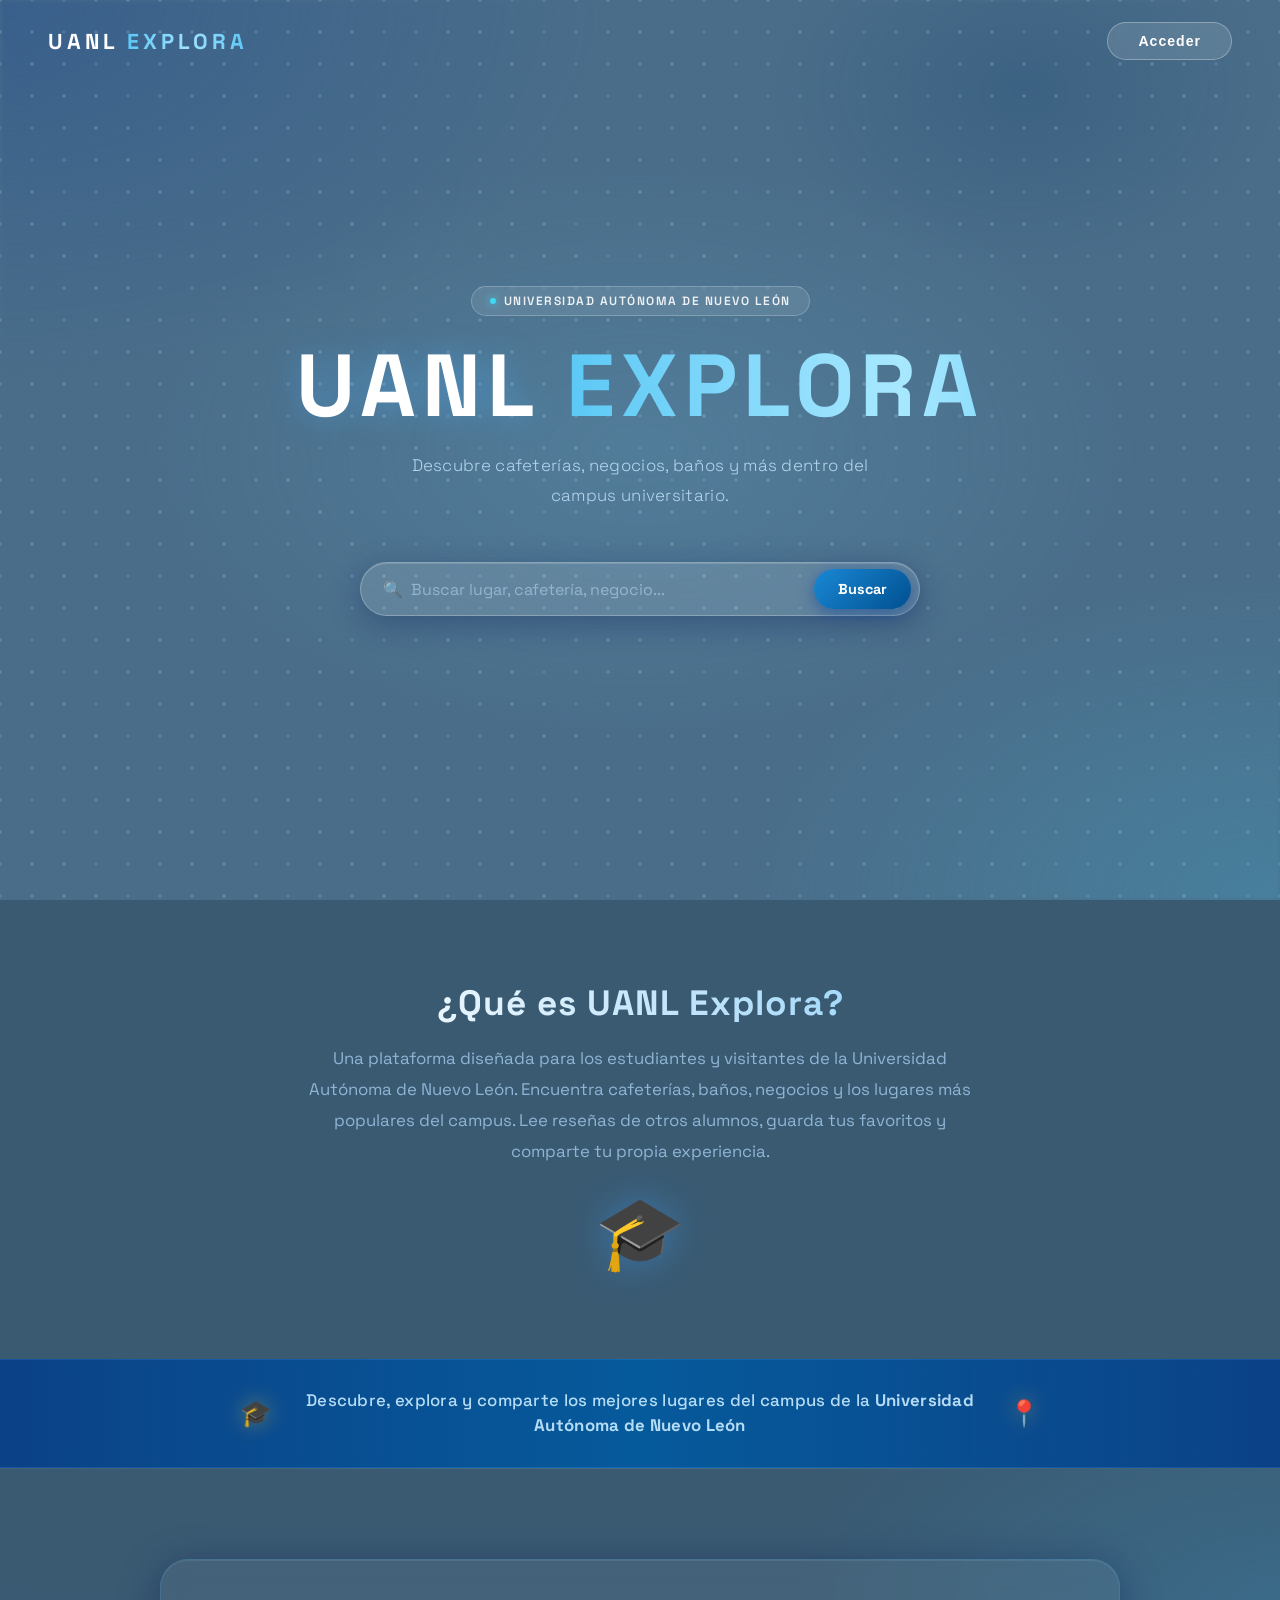
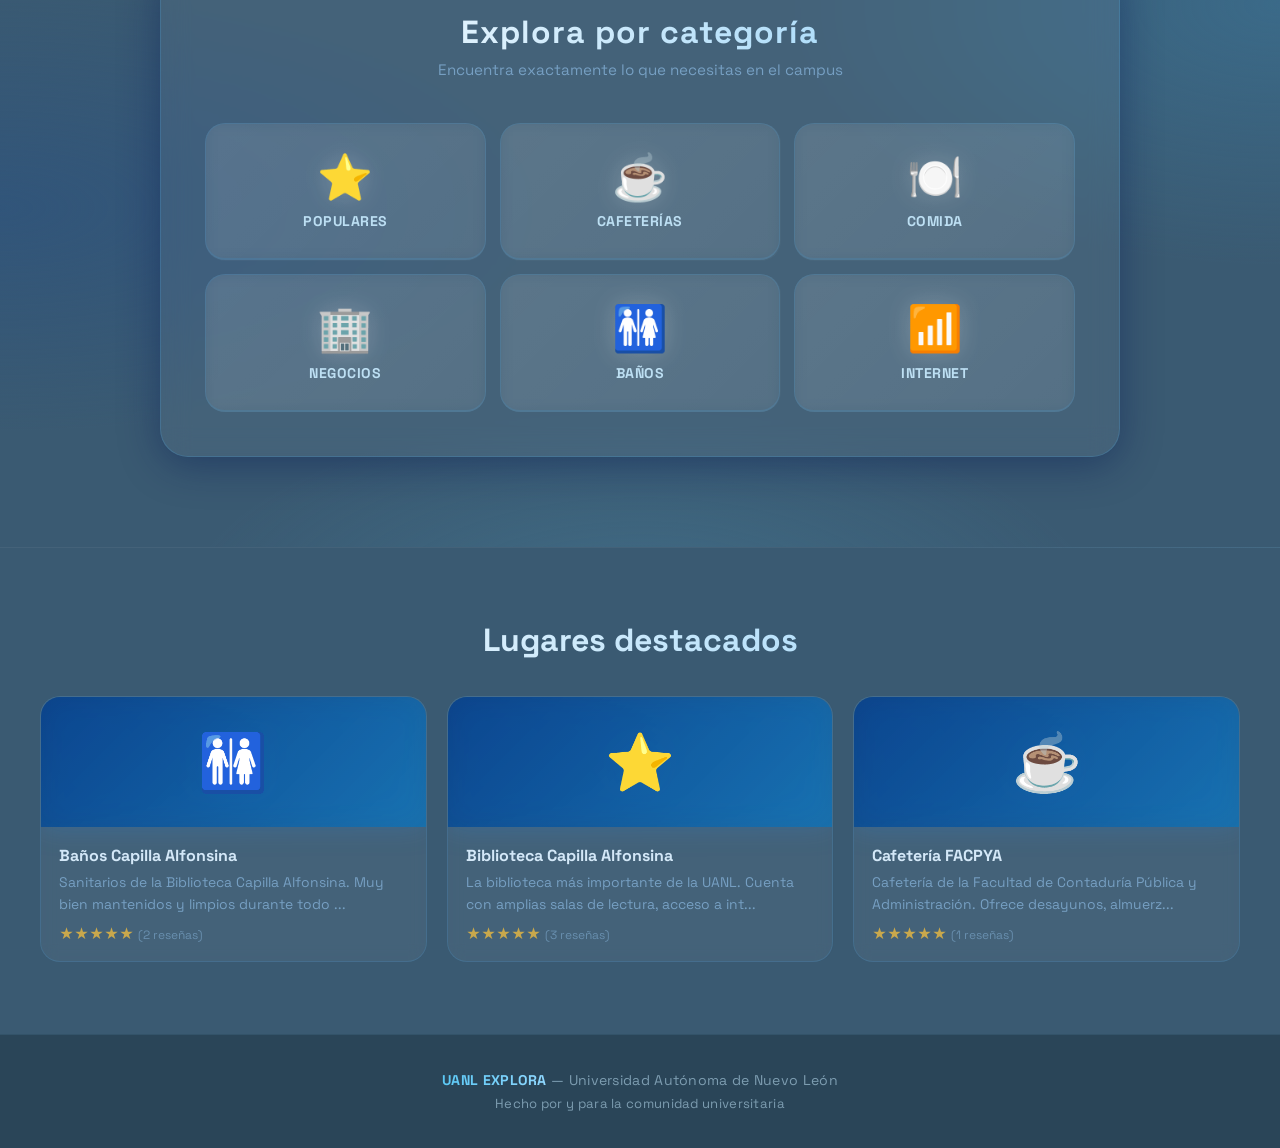
==== commit 92035d9b: "diseño" ====
--- a/index.html
+++ b/index.html
@@ -150,7 +150,7 @@
   var ctx     = canvas.getContext('2d');
   var SPACING = 32;    // separación entre puntos
   var BASE_R  = 1.8;   // radio base del punto
-  var PUSH_R  = 130;   // radio de repulsión del cursor
+  var PUSH_R  = 42;    // radio de repulsión del cursor
   var PUSH_F  = 0.38;  // fuerza de empuje (0..1)
   var SPRING  = 0.08;  // velocidad de retorno al origen
   var DAMPING = 0.72;  // amortiguación de velocidad
@@ -158,7 +158,7 @@
   function getColors() {
     return document.body.classList.contains('dark-mode')
       ? [[0,160,255],[90,0,230],[0,210,195],[110,180,255],[170,80,255]]
-      : [[10,90,180],[0,130,200],[20,100,210],[0,80,170],[30,110,190]];
+      : [[200,225,245],[160,205,230],[220,235,250],[140,190,220],[180,215,240]];
   }
 
   var mouse = { x: -9999, y: -9999 };
--- a/styles.css
+++ b/styles.css
@@ -1937,12 +1937,17 @@
 
 /* Cards */
 body.dark-mode .card {
-  background: #111f30;
-  border: 1px solid #1e3050;
+  background: rgba(255, 255, 255, .045);
+  border: 1px solid rgba(255, 255, 255, .09);
+  backdrop-filter: blur(14px);
+  -webkit-backdrop-filter: blur(14px);
+  box-shadow: 0 4px 24px rgba(0,0,0,.35), inset 0 1px 0 rgba(255,255,255,.06);
 }
 
 body.dark-mode .card:hover {
-  box-shadow: 0 4px 20px rgba(0, 212, 255, .12), 0 6px 28px rgba(0, 0, 0, .4);
+  background: rgba(255, 255, 255, .08);
+  border-color: rgba(100, 180, 255, .22);
+  box-shadow: 0 8px 32px rgba(0,0,0,.5), 0 0 0 1px rgba(100,180,255,.15), inset 0 1px 0 rgba(255,255,255,.1);
 }
 
 body.dark-mode .card-title {
@@ -2684,22 +2689,22 @@
    Tonos celeste / azul cielo – misma estructura, paleta clara
    ============================================================ */
 
-/* Hero: fondo azul medio (no tan claro) */
+/* Hero: azul-grisáceo medio, tipo steel blue */
 body:not(.dark-mode) .landing-hero {
-  background: #0d2a4e;
+  background: #4a6e8a;
 }
 
 body:not(.dark-mode) .hero-bg {
-  background: #0d2a4e;
-}
-
-/* Orbes en azul medio / celeste saturado */
+  background: #4a6e8a;
+}
+
+/* Orbes suaves: azul-gris + teal apagado (misma gama de la captura) */
 body:not(.dark-mode) .hero-bg::after {
   background:
-    radial-gradient(ellipse 70% 55% at 10% 15%,  rgba(0, 120, 255, .65) 0%, transparent 55%),
-    radial-gradient(ellipse 55% 70% at 88% 80%,  rgba(0, 180, 230, .55) 0%, transparent 55%),
-    radial-gradient(ellipse 60% 45% at 55% 100%, rgba(0, 200, 220, .4) 0%, transparent 60%),
-    radial-gradient(ellipse 40% 40% at 80% 10%,  rgba(30, 90, 200, .35) 0%, transparent 50%);
+    radial-gradient(ellipse 80% 70% at 0% 0%,    rgba(50, 90, 140, .7)  0%, transparent 60%),
+    radial-gradient(ellipse 70% 60% at 100% 100%, rgba(70, 140, 170, .6) 0%, transparent 60%),
+    radial-gradient(ellipse 60% 50% at 50% 50%,   rgba(100,160, 190, .3) 0%, transparent 65%),
+    radial-gradient(ellipse 40% 40% at 80% 10%,   rgba(40, 80, 120, .4)  0%, transparent 50%);
 }
 
 /* Puntos más visibles sobre fondo claro */
@@ -2815,9 +2820,9 @@
   color: #fff;
 }
 
-/* ---- Secciones landing claro (fondo azul profundo como el hero) ---- */
+/* ---- Secciones landing claro ---- */
 body:not(.dark-mode) .landing-sections {
-  background: #091e3a;
+  background: #3a5a72;
 }
 
 body:not(.dark-mode) .section-about-text h2 {
@@ -2848,10 +2853,10 @@
 /* Sección categorías */
 body:not(.dark-mode) .section-categorias {
   background:
-    radial-gradient(ellipse 80% 60% at 0% 50%,   rgba(0, 100, 220, .5) 0%, transparent 55%),
-    radial-gradient(ellipse 70% 70% at 100% 20%,  rgba(0, 170, 230, .4) 0%, transparent 55%),
-    radial-gradient(ellipse 60% 50% at 50% 110%,  rgba(0, 180, 200, .3) 0%, transparent 60%),
-    #091e3a;
+    radial-gradient(ellipse 80% 60% at 0% 50%,   rgba(40, 80, 130, .5) 0%, transparent 55%),
+    radial-gradient(ellipse 70% 70% at 100% 20%,  rgba(60, 130, 170, .4) 0%, transparent 55%),
+    radial-gradient(ellipse 60% 50% at 50% 110%,  rgba(80, 150, 180, .3) 0%, transparent 60%),
+    #3a5a72;
 }
 
 body:not(.dark-mode) .section-categorias-inner {
@@ -2924,9 +2929,9 @@
 
 /* Footer */
 body:not(.dark-mode) .landing-footer {
-  background: #060f20;
-  border-top-color: rgba(60,160,255,.1);
-  color: rgba(150,200,240,.5);
+  background: #2a4558;
+  border-top-color: rgba(100,160,200,.15);
+  color: rgba(180,215,235,.6);
 }
 
 body:not(.dark-mode) .landing-footer strong {
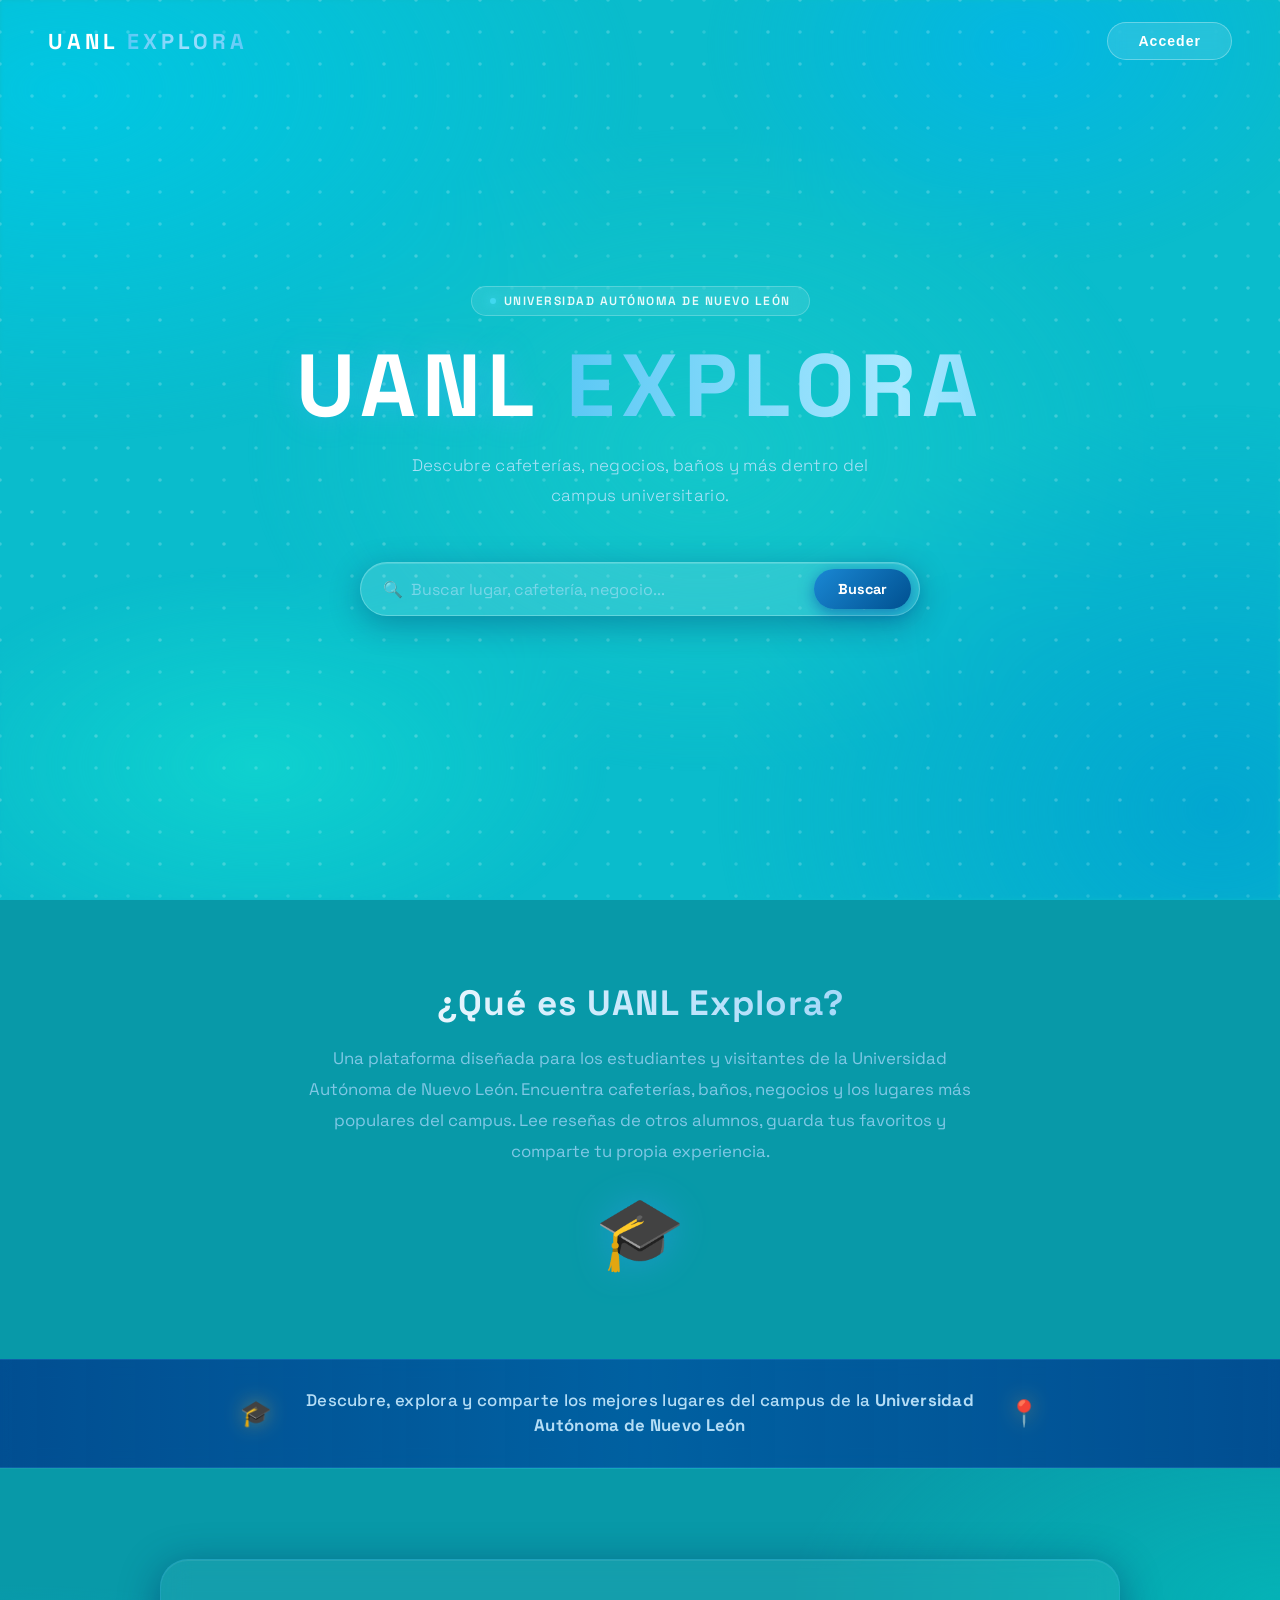
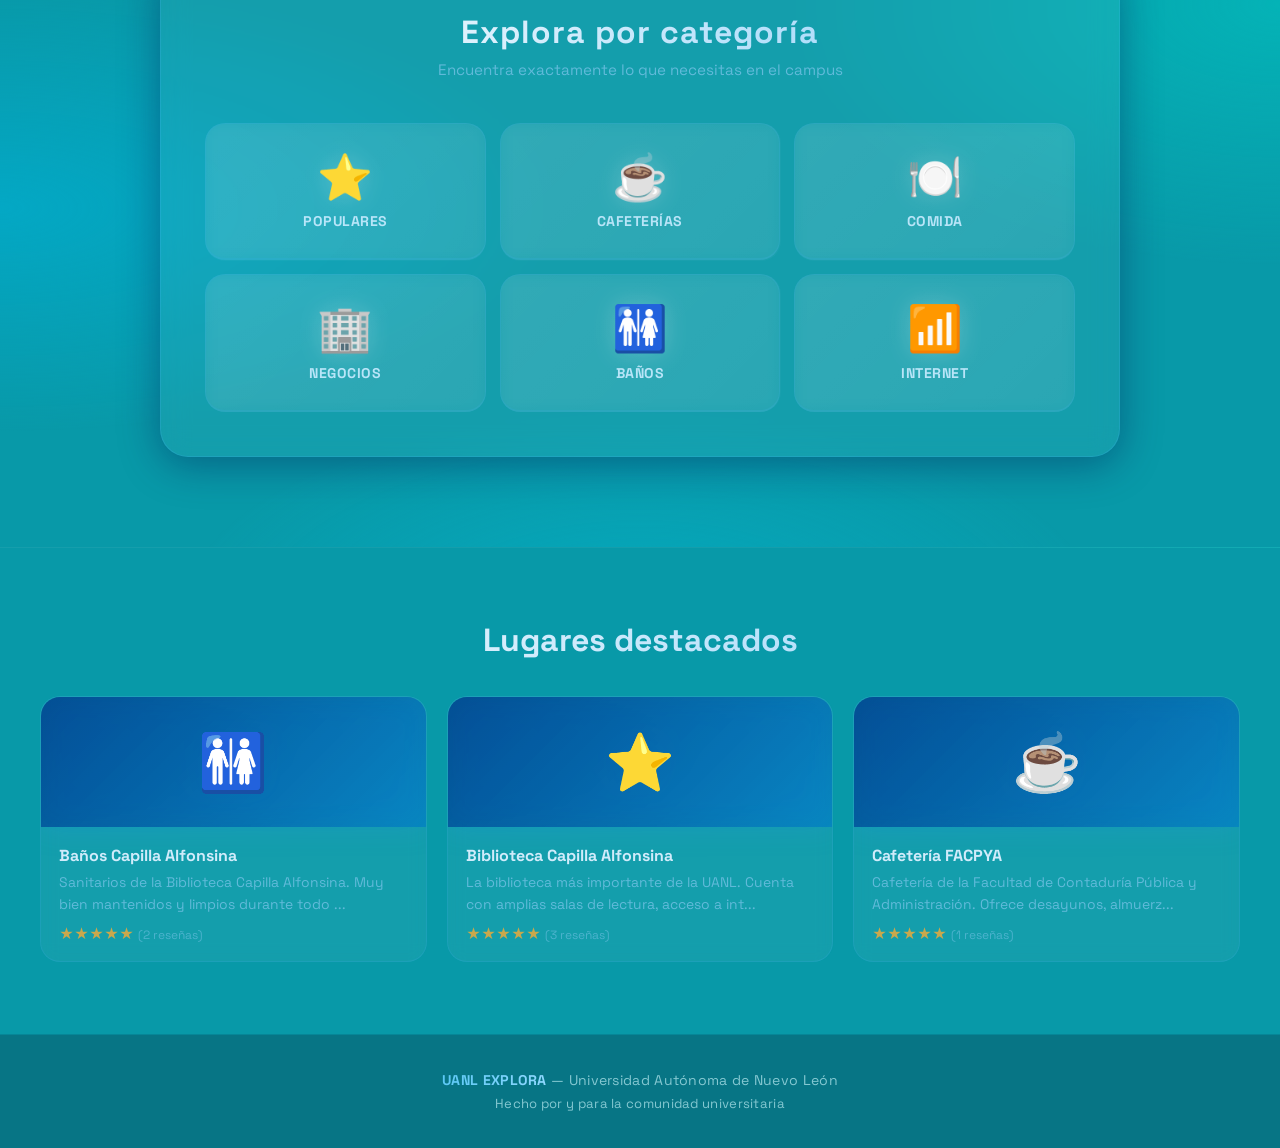
==== commit f02a2f89: "cambios" ====
--- a/index.html
+++ b/index.html
@@ -158,7 +158,7 @@
   function getColors() {
     return document.body.classList.contains('dark-mode')
       ? [[0,160,255],[90,0,230],[0,210,195],[110,180,255],[170,80,255]]
-      : [[200,225,245],[160,205,230],[220,235,250],[140,190,220],[180,215,240]];
+      : [[255,255,255],[180,245,250],[210,250,255],[160,235,245],[230,250,255]];
   }
 
   var mouse = { x: -9999, y: -9999 };
--- a/styles.css
+++ b/styles.css
@@ -2689,22 +2689,23 @@
    Tonos celeste / azul cielo – misma estructura, paleta clara
    ============================================================ */
 
-/* Hero: azul-grisáceo medio, tipo steel blue */
+/* Hero: base cyan-teal vibrante */
 body:not(.dark-mode) .landing-hero {
-  background: #4a6e8a;
+  background: #0abccc;
 }
 
 body:not(.dark-mode) .hero-bg {
-  background: #4a6e8a;
-}
-
-/* Orbes suaves: azul-gris + teal apagado (misma gama de la captura) */
+  background: #0abccc;
+}
+
+/* Orbes cyan-turquesa-azul eléctrico */
 body:not(.dark-mode) .hero-bg::after {
   background:
-    radial-gradient(ellipse 80% 70% at 0% 0%,    rgba(50, 90, 140, .7)  0%, transparent 60%),
-    radial-gradient(ellipse 70% 60% at 100% 100%, rgba(70, 140, 170, .6) 0%, transparent 60%),
-    radial-gradient(ellipse 60% 50% at 50% 50%,   rgba(100,160, 190, .3) 0%, transparent 65%),
-    radial-gradient(ellipse 40% 40% at 80% 10%,   rgba(40, 80, 120, .4)  0%, transparent 50%);
+    radial-gradient(ellipse 75% 65% at 5%  10%,  rgba(0,  200, 230, .85) 0%, transparent 60%),
+    radial-gradient(ellipse 65% 75% at 95% 90%,  rgba(0,  160, 210, .75) 0%, transparent 60%),
+    radial-gradient(ellipse 55% 55% at 55% 50%,  rgba(30, 210, 200, .5)  0%, transparent 65%),
+    radial-gradient(ellipse 45% 45% at 80% 5%,   rgba(0,  180, 240, .6)  0%, transparent 55%),
+    radial-gradient(ellipse 50% 40% at 20% 85%,  rgba(20, 230, 210, .5)  0%, transparent 55%);
 }
 
 /* Puntos más visibles sobre fondo claro */
@@ -2822,7 +2823,7 @@
 
 /* ---- Secciones landing claro ---- */
 body:not(.dark-mode) .landing-sections {
-  background: #3a5a72;
+  background: #0899a8;
 }
 
 body:not(.dark-mode) .section-about-text h2 {
@@ -2853,10 +2854,10 @@
 /* Sección categorías */
 body:not(.dark-mode) .section-categorias {
   background:
-    radial-gradient(ellipse 80% 60% at 0% 50%,   rgba(40, 80, 130, .5) 0%, transparent 55%),
-    radial-gradient(ellipse 70% 70% at 100% 20%,  rgba(60, 130, 170, .4) 0%, transparent 55%),
-    radial-gradient(ellipse 60% 50% at 50% 110%,  rgba(80, 150, 180, .3) 0%, transparent 60%),
-    #3a5a72;
+    radial-gradient(ellipse 80% 60% at 0% 50%,   rgba(0, 180, 220, .55) 0%, transparent 55%),
+    radial-gradient(ellipse 70% 70% at 100% 20%,  rgba(0, 210, 200, .45) 0%, transparent 55%),
+    radial-gradient(ellipse 60% 50% at 50% 110%,  rgba(0, 200, 230, .35) 0%, transparent 60%),
+    #0899a8;
 }
 
 body:not(.dark-mode) .section-categorias-inner {
@@ -2929,9 +2930,9 @@
 
 /* Footer */
 body:not(.dark-mode) .landing-footer {
-  background: #2a4558;
-  border-top-color: rgba(100,160,200,.15);
-  color: rgba(180,215,235,.6);
+  background: #077585;
+  border-top-color: rgba(0,200,220,.2);
+  color: rgba(200,245,250,.65);
 }
 
 body:not(.dark-mode) .landing-footer strong {
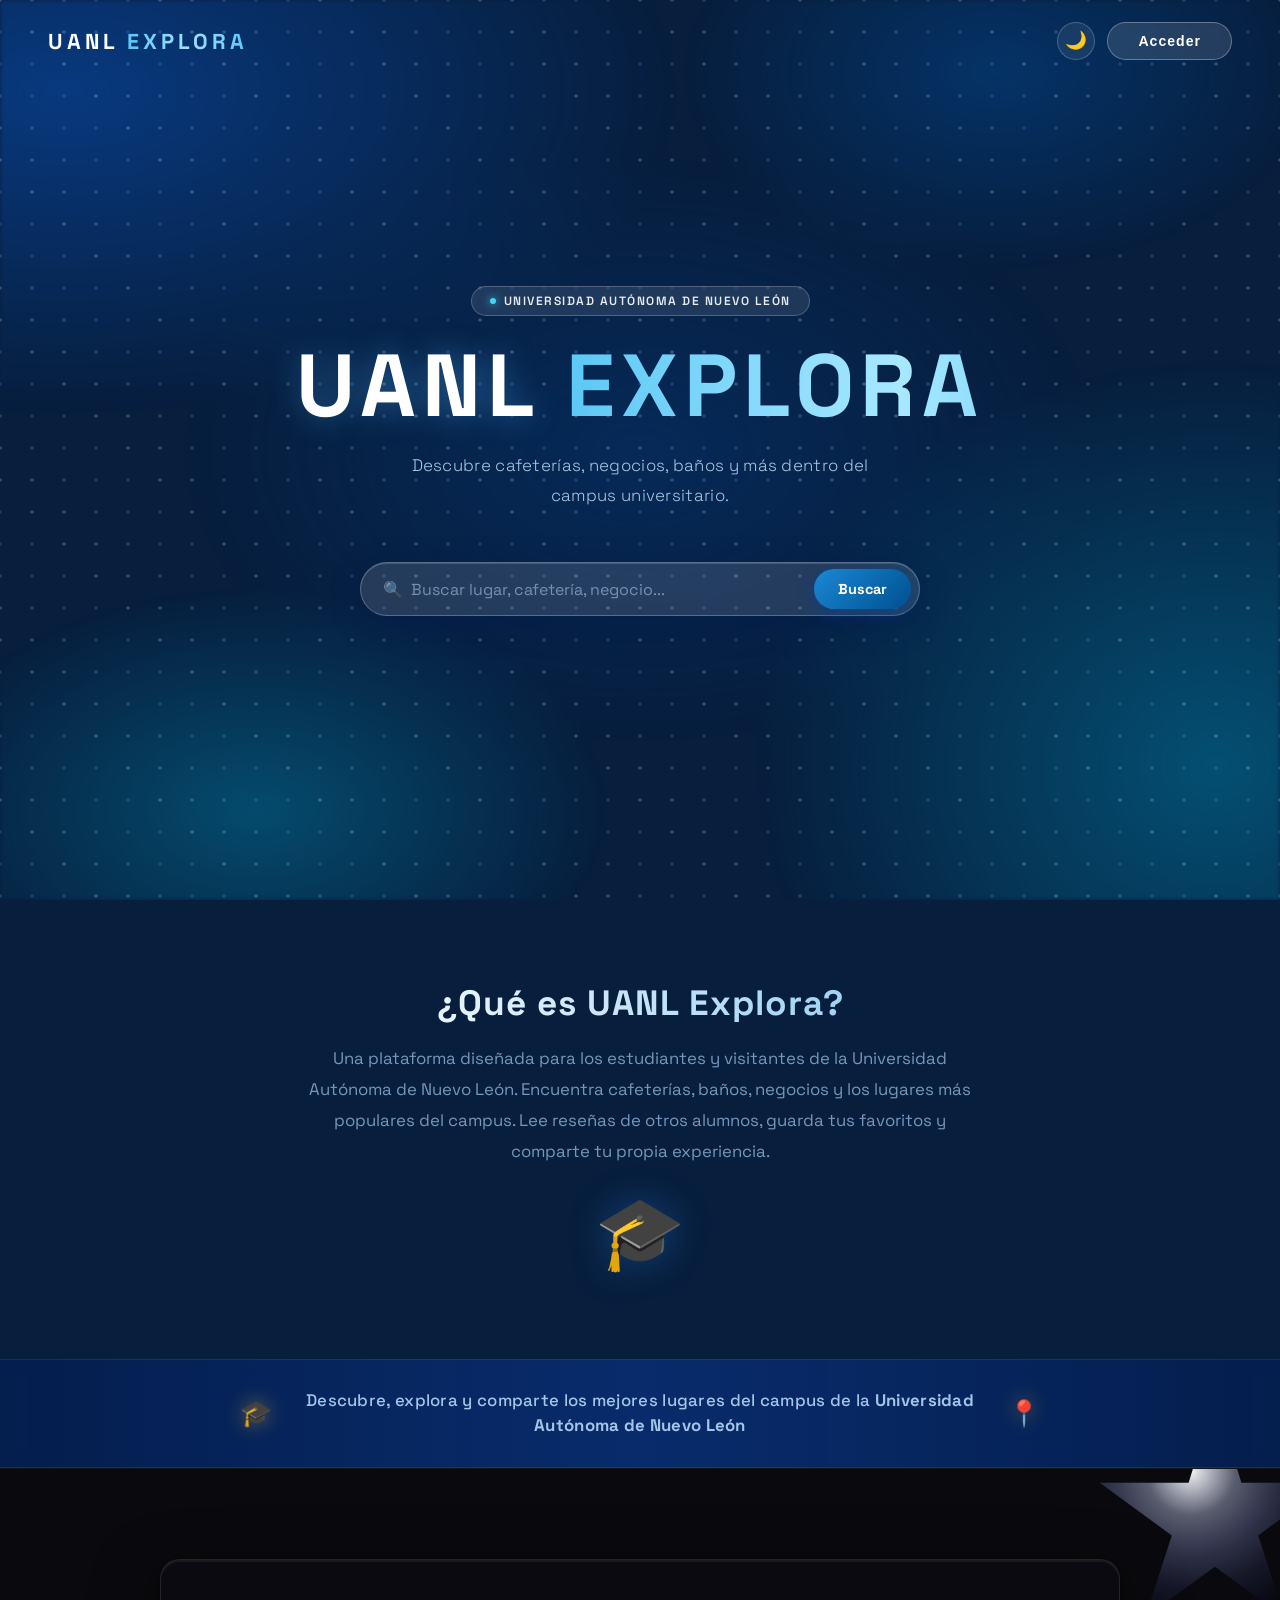
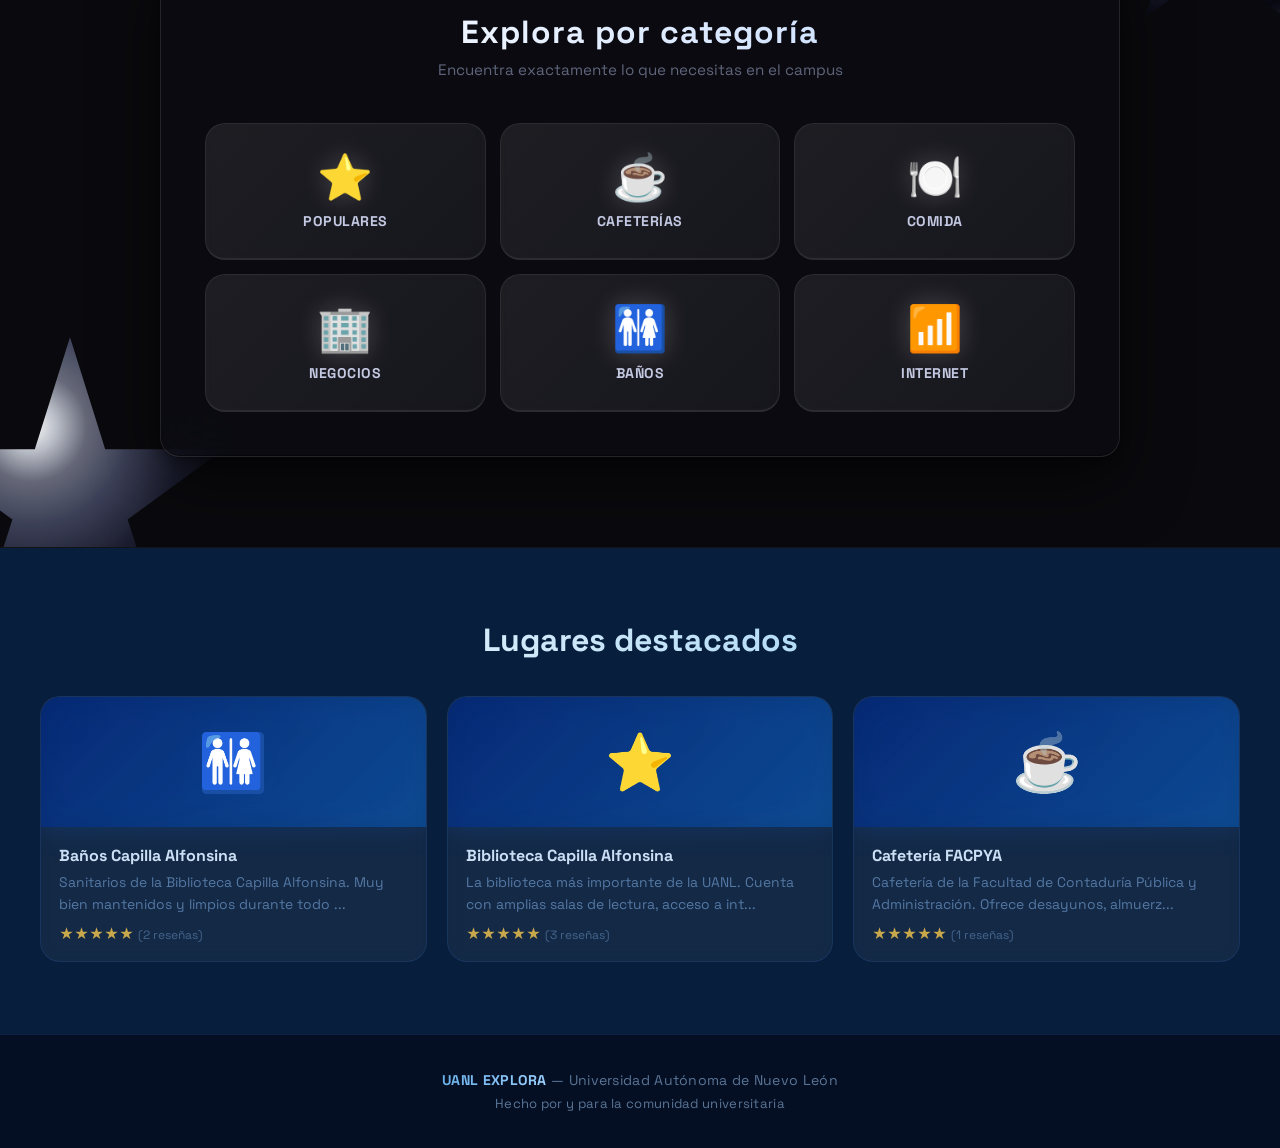
==== commit 3351900d: "cambios" ====
--- a/index.html
+++ b/index.html
@@ -25,7 +25,10 @@
   <!-- Topbar transparente -->
   <div class="landing-topbar" id="landing-topbar">
     <div class="landing-logo">UANL <span class="gold">EXPLORA</span></div>
-    <button class="btn-acceder-hero" onclick="window.location.href='registro.html'">Acceder</button>
+    <div class="landing-topbar-right">
+      <button class="landing-theme-btn" id="landing-theme-btn" onclick="toggleDarkMode()" title="Cambiar tema"></button>
+      <button class="btn-acceder-hero" onclick="window.location.href='registro.html'">Acceder</button>
+    </div>
   </div>
 
   <!-- Centro -->
@@ -134,6 +137,21 @@
 
 <script src="script.js"></script>
 <script>
+// Tema en landing
+function updateLandingThemeBtn() {
+  var btn = document.getElementById('landing-theme-btn');
+  if (!btn) return;
+  btn.textContent = isDarkMode() ? '☀️' : '🌙';
+  btn.title = isDarkMode() ? 'Modo claro' : 'Modo oscuro';
+}
+// Sobrescribir toggleDarkMode para actualizar el botón de la landing también
+var _origToggle = toggleDarkMode;
+toggleDarkMode = function() {
+  _origToggle();
+  updateLandingThemeBtn();
+};
+updateLandingThemeBtn();
+
 // Topbar scroll
 window.addEventListener('scroll', function() {
   var topbar = document.getElementById('landing-topbar');
@@ -158,7 +176,7 @@
   function getColors() {
     return document.body.classList.contains('dark-mode')
       ? [[0,160,255],[90,0,230],[0,210,195],[110,180,255],[170,80,255]]
-      : [[255,255,255],[180,245,250],[210,250,255],[160,235,245],[230,250,255]];
+      : [[255,255,255],[160,200,255],[120,170,240],[200,230,255],[100,160,255]];
   }
 
   var mouse = { x: -9999, y: -9999 };
--- a/styles.css
+++ b/styles.css
@@ -118,6 +118,36 @@
   -webkit-background-clip: text;
   -webkit-text-fill-color: transparent;
   background-clip: text;
+}
+
+/* Grupo derecho topbar landing */
+.landing-topbar-right {
+  display: flex;
+  align-items: center;
+  gap: 12px;
+}
+
+/* Botón modo claro/oscuro en la landing */
+.landing-theme-btn {
+  background: rgba(255,255,255,.08);
+  border: 1px solid rgba(255,255,255,.22);
+  border-radius: 50%;
+  width: 38px;
+  height: 38px;
+  display: flex;
+  align-items: center;
+  justify-content: center;
+  font-size: 1.1rem;
+  cursor: pointer;
+  transition: background .2s, border-color .2s, transform .15s;
+  backdrop-filter: blur(8px);
+  line-height: 1;
+}
+
+.landing-theme-btn:hover {
+  background: rgba(255,255,255,.18);
+  border-color: rgba(255,255,255,.45);
+  transform: rotate(20deg) scale(1.08);
 }
 
 /* Botón Acceder glassmorphism */
@@ -499,28 +529,101 @@
   padding: 90px 40px;
   text-align: center;
   overflow: hidden;
-  /* Fondo propio: degradado magenta-índigo-teal */
+  background: #0a0a0e;
+  border-top: 1px solid rgba(255,255,255,.04);
+  border-bottom: 1px solid rgba(255,255,255,.04);
+}
+
+/* Estrella metálica cromada 1 — inferior izquierda */
+.section-categorias::before {
+  content: '';
+  position: absolute;
+  width: 320px;
+  height: 320px;
+  bottom: -110px;
+  left: -90px;
+  clip-path: polygon(
+    50%  0%,  61% 35%, 98% 35%, 68% 57%,
+    79% 91%,  50% 70%, 21% 91%, 32% 57%,
+    2%  35%,  39% 35%
+  );
   background:
-    radial-gradient(ellipse 80% 60% at 0% 50%,   rgba(120, 0, 180, .35) 0%, transparent 55%),
-    radial-gradient(ellipse 70% 70% at 100% 20%,  rgba(0, 140, 220, .3) 0%, transparent 55%),
-    radial-gradient(ellipse 60% 50% at 50% 110%,  rgba(0, 200, 180, .2) 0%, transparent 60%),
-    #07111f;
-  border-top: 1px solid rgba(255,255,255,.05);
-  border-bottom: 1px solid rgba(255,255,255,.05);
-}
-
-/* Vidrio que envuelve el contenido de categorías */
+    radial-gradient(circle at 38% 28%,
+      rgba(255,255,255,.98)  0%,
+      rgba(230,235,245,.80) 8%,
+      rgba(170,175,200,.55) 18%,
+      rgba(90, 95, 130,.60) 32%,
+      rgba(30, 32,  55,.75) 50%,
+      rgba(10, 10,  20,.88) 68%,
+      rgba(50, 55,  80,.50) 82%,
+      rgba(160,165,195,.30) 92%,
+      rgba(255,255,255,.20) 100%
+    );
+  filter: drop-shadow(0 8px 32px rgba(0,0,0,.7)) drop-shadow(0 0 12px rgba(180,190,220,.18));
+  z-index: 0;
+  animation: starDrift1 20s ease-in-out infinite alternate;
+}
+
+/* Estrella metálica cromada 2 — superior derecha */
+.section-categorias::after {
+  content: '';
+  position: absolute;
+  width: 240px;
+  height: 240px;
+  top: -70px;
+  right: -55px;
+  clip-path: polygon(
+    50%  0%,  61% 35%, 98% 35%, 68% 57%,
+    79% 91%,  50% 70%, 21% 91%, 32% 57%,
+    2%  35%,  39% 35%
+  );
+  background:
+    radial-gradient(circle at 40% 30%,
+      rgba(255,255,255,.95)  0%,
+      rgba(225,228,242,.75) 9%,
+      rgba(160,165,195,.52) 20%,
+      rgba(80, 85, 120,.58) 34%,
+      rgba(25, 27,  48,.78) 52%,
+      rgba(8,   8,  18,.90) 70%,
+      rgba(45, 50,  75,.48) 84%,
+      rgba(155,160,190,.25) 94%,
+      rgba(255,255,255,.15) 100%
+    );
+  filter: drop-shadow(0 6px 24px rgba(0,0,0,.65)) drop-shadow(0 0 10px rgba(180,190,220,.15));
+  z-index: 0;
+  animation: starDrift2 15s ease-in-out infinite alternate;
+}
+
+@keyframes starDrift1 {
+  0%   { transform: translate(0, 0)       rotate(0deg)   scale(1); }
+  33%  { transform: translate(16px,-12px) rotate(6deg)   scale(1.04); }
+  66%  { transform: translate(-8px, 18px) rotate(-4deg)  scale(.97); }
+  100% { transform: translate(10px, 8px)  rotate(8deg)   scale(1.02); }
+}
+@keyframes starDrift2 {
+  0%   { transform: translate(0, 0)        rotate(0deg)  scale(1); }
+  33%  { transform: translate(-18px, 14px) rotate(-7deg) scale(1.05); }
+  66%  { transform: translate(12px,-16px)  rotate(5deg)  scale(.95); }
+  100% { transform: translate(-6px, 10px)  rotate(-9deg) scale(1.03); }
+}
+
+/* Vidrio oscuro estilo glassmorphism de la imagen */
 .section-categorias-inner {
   position: relative;
   z-index: 1;
-  background: rgba(255,255,255,.04);
-  border: 1px solid rgba(255,255,255,.09);
-  border-radius: 28px;
-  backdrop-filter: blur(14px);
+  background: rgba(12, 12, 18, .62);
+  border: 1px solid rgba(255,255,255,.10);
+  border-radius: 20px;
+  backdrop-filter: blur(28px) saturate(140%);
+  -webkit-backdrop-filter: blur(28px) saturate(140%);
   padding: 52px 44px 44px;
   max-width: 960px;
   margin: 0 auto;
-  box-shadow: 0 8px 48px rgba(0,0,0,.4), inset 0 1px 0 rgba(255,255,255,.08);
+  box-shadow:
+    0 2px 0 rgba(255,255,255,.06) inset,
+    0 -1px 0 rgba(0,0,0,.4) inset,
+    0 24px 64px rgba(0,0,0,.55),
+    0 4px 16px rgba(0,0,0,.35);
 }
 
 .section-categorias h2 {
@@ -2208,7 +2311,7 @@
 }
 
 body.dark-mode .section-categorias {
-  background: #0d1f35;
+  background: #0a0a0e;
 }
 
 body.dark-mode .section-categorias h2 {
@@ -2691,21 +2794,21 @@
 
 /* Hero: base cyan-teal vibrante */
 body:not(.dark-mode) .landing-hero {
-  background: #0abccc;
+  background: #071e3d;
 }
 
 body:not(.dark-mode) .hero-bg {
-  background: #0abccc;
-}
-
-/* Orbes cyan-turquesa-azul eléctrico */
+  background: #071e3d;
+}
+
+/* Orbes azul océano profundo — poco saturados, orgánicos */
 body:not(.dark-mode) .hero-bg::after {
   background:
-    radial-gradient(ellipse 75% 65% at 5%  10%,  rgba(0,  200, 230, .85) 0%, transparent 60%),
-    radial-gradient(ellipse 65% 75% at 95% 90%,  rgba(0,  160, 210, .75) 0%, transparent 60%),
-    radial-gradient(ellipse 55% 55% at 55% 50%,  rgba(30, 210, 200, .5)  0%, transparent 65%),
-    radial-gradient(ellipse 45% 45% at 80% 5%,   rgba(0,  180, 240, .6)  0%, transparent 55%),
-    radial-gradient(ellipse 50% 40% at 20% 85%,  rgba(20, 230, 210, .5)  0%, transparent 55%);
+    radial-gradient(ellipse 80% 60% at 5%  10%,  rgba(10, 80,  180, .55) 0%, transparent 60%),
+    radial-gradient(ellipse 60% 75% at 95% 85%,  rgba(0,  140, 180, .45) 0%, transparent 60%),
+    radial-gradient(ellipse 55% 50% at 50% 50%,  rgba(5,  60,  130, .4)  0%, transparent 65%),
+    radial-gradient(ellipse 45% 40% at 78% 8%,   rgba(0,  100, 200, .3)  0%, transparent 55%),
+    radial-gradient(ellipse 50% 45% at 20% 90%,  rgba(0,  160, 200, .35) 0%, transparent 55%);
 }
 
 /* Puntos más visibles sobre fondo claro */
@@ -2823,79 +2926,79 @@
 
 /* ---- Secciones landing claro ---- */
 body:not(.dark-mode) .landing-sections {
-  background: #0899a8;
+  background: #071e3d;
 }
 
 body:not(.dark-mode) .section-about-text h2 {
-  background: linear-gradient(90deg, #fff 0%, #90d0f8 100%);
+  background: linear-gradient(90deg, #fff 0%, #8ac8f0 100%);
   -webkit-background-clip: text;
   -webkit-text-fill-color: transparent;
   background-clip: text;
 }
 
 body:not(.dark-mode) .section-about-text p {
-  color: rgba(180,220,255,.7);
+  color: rgba(180,215,255,.65);
 }
 
 body:not(.dark-mode) .section-about-icon {
-  filter: drop-shadow(0 0 18px rgba(60,160,255,.4));
+  filter: drop-shadow(0 0 18px rgba(40,130,220,.35));
 }
 
 /* Listón */
 body:not(.dark-mode) .section-liston {
-  background: linear-gradient(90deg, rgba(0,60,140,.8) 0%, rgba(0,90,160,.9) 50%, rgba(0,60,140,.8) 100%);
-  border-color: rgba(60,160,255,.2);
+  background: linear-gradient(90deg, rgba(5,30,80,.9) 0%, rgba(8,45,110,.95) 50%, rgba(5,30,80,.9) 100%);
+  border-color: rgba(50,130,220,.2);
 }
 
 body:not(.dark-mode) .section-liston p {
-  color: rgba(200,235,255,.9);
-}
-
-/* Sección categorías */
+  color: rgba(190,225,255,.85);
+}
+
+/* Sección categorías modo claro — mismo fondo negro con esferas, textos adaptados */
 body:not(.dark-mode) .section-categorias {
-  background:
-    radial-gradient(ellipse 80% 60% at 0% 50%,   rgba(0, 180, 220, .55) 0%, transparent 55%),
-    radial-gradient(ellipse 70% 70% at 100% 20%,  rgba(0, 210, 200, .45) 0%, transparent 55%),
-    radial-gradient(ellipse 60% 50% at 50% 110%,  rgba(0, 200, 230, .35) 0%, transparent 60%),
-    #0899a8;
+  background: #0a0a0e;
 }
 
 body:not(.dark-mode) .section-categorias-inner {
-  background: rgba(255,255,255,.05);
-  border-color: rgba(80,180,255,.18);
-  box-shadow: 0 8px 40px rgba(0,20,80,.4), inset 0 1px 0 rgba(255,255,255,.08);
+  background: rgba(12,12,18,.62);
+  border-color: rgba(255,255,255,.10);
+  box-shadow:
+    0 2px 0 rgba(255,255,255,.06) inset,
+    0 -1px 0 rgba(0,0,0,.4) inset,
+    0 24px 64px rgba(0,0,0,.55),
+    0 4px 16px rgba(0,0,0,.35);
 }
 
 body:not(.dark-mode) .section-categorias h2 {
-  background: linear-gradient(90deg, #fff 0%, #90d0f8 100%);
+  background: linear-gradient(90deg, #fff 0%, #c0d8ff 100%);
   -webkit-background-clip: text;
   -webkit-text-fill-color: transparent;
   background-clip: text;
 }
 
 body:not(.dark-mode) .section-categorias .section-sub {
-  color: rgba(160,210,255,.55);
+  color: rgba(200,215,255,.45);
 }
 
 /* Bento cards modo claro */
 body:not(.dark-mode) .bento-card {
   background: rgba(255,255,255,.05);
-  border-color: rgba(80,180,255,.14);
+  border-color: rgba(255,255,255,.09);
   color: #fff;
 }
 
 body:not(.dark-mode) .bento-card:hover {
-  background: rgba(255,255,255,.1);
-  border-color: rgba(80,200,255,.3);
+  background: rgba(255,255,255,.10);
+  border-color: rgba(255,255,255,.2);
 }
 
 body:not(.dark-mode) .bento-card .cat-name {
-  color: rgba(200,235,255,.9);
+  color: rgba(220,225,255,.88);
 }
 
 /* Destacados */
 body:not(.dark-mode) .section-destacados h2 {
-  background: linear-gradient(90deg, #fff 0%, #90d0f8 100%);
+  background: linear-gradient(90deg, #fff 0%, #8ac8f0 100%);
   -webkit-background-clip: text;
   -webkit-text-fill-color: transparent;
   background-clip: text;
@@ -2903,40 +3006,40 @@
 
 body:not(.dark-mode) .dest-card {
   background: rgba(255,255,255,.05);
-  border-color: rgba(80,180,255,.15);
+  border-color: rgba(60,120,220,.15);
 }
 
 body:not(.dark-mode) .dest-card:hover {
-  box-shadow: 0 16px 48px rgba(0,40,120,.4), 0 0 0 1px rgba(60,180,255,.25);
-  border-color: rgba(60,180,255,.35);
+  box-shadow: 0 16px 48px rgba(0,20,80,.45), 0 0 0 1px rgba(60,140,255,.22);
+  border-color: rgba(60,140,255,.3);
 }
 
 body:not(.dark-mode) .dest-card-img {
-  background: linear-gradient(135deg, rgba(0,60,140,.8), rgba(0,120,200,.6));
-  filter: drop-shadow(0 0 14px rgba(30,140,255,.3));
+  background: linear-gradient(135deg, rgba(5,40,120,.85), rgba(10,90,180,.6));
+  filter: drop-shadow(0 0 14px rgba(20,100,220,.3));
 }
 
 body:not(.dark-mode) .dest-card-body h3 {
-  color: rgba(220,240,255,.95);
+  color: rgba(215,235,255,.95);
 }
 
 body:not(.dark-mode) .dest-card-body p {
-  color: rgba(160,210,255,.55);
+  color: rgba(150,200,255,.5);
 }
 
 body:not(.dark-mode) .dest-card-stars small {
-  color: rgba(160,210,255,.4);
+  color: rgba(150,200,255,.38);
 }
 
 /* Footer */
 body:not(.dark-mode) .landing-footer {
-  background: #077585;
-  border-top-color: rgba(0,200,220,.2);
-  color: rgba(200,245,250,.65);
+  background: #050f24;
+  border-top-color: rgba(40,100,200,.2);
+  color: rgba(160,200,240,.55);
 }
 
 body:not(.dark-mode) .landing-footer strong {
-  background: linear-gradient(90deg, #5bc8f5, #90d8ff);
+  background: linear-gradient(90deg, #6ab0e8, #9ad0ff);
   -webkit-background-clip: text;
   -webkit-text-fill-color: transparent;
   background-clip: text;
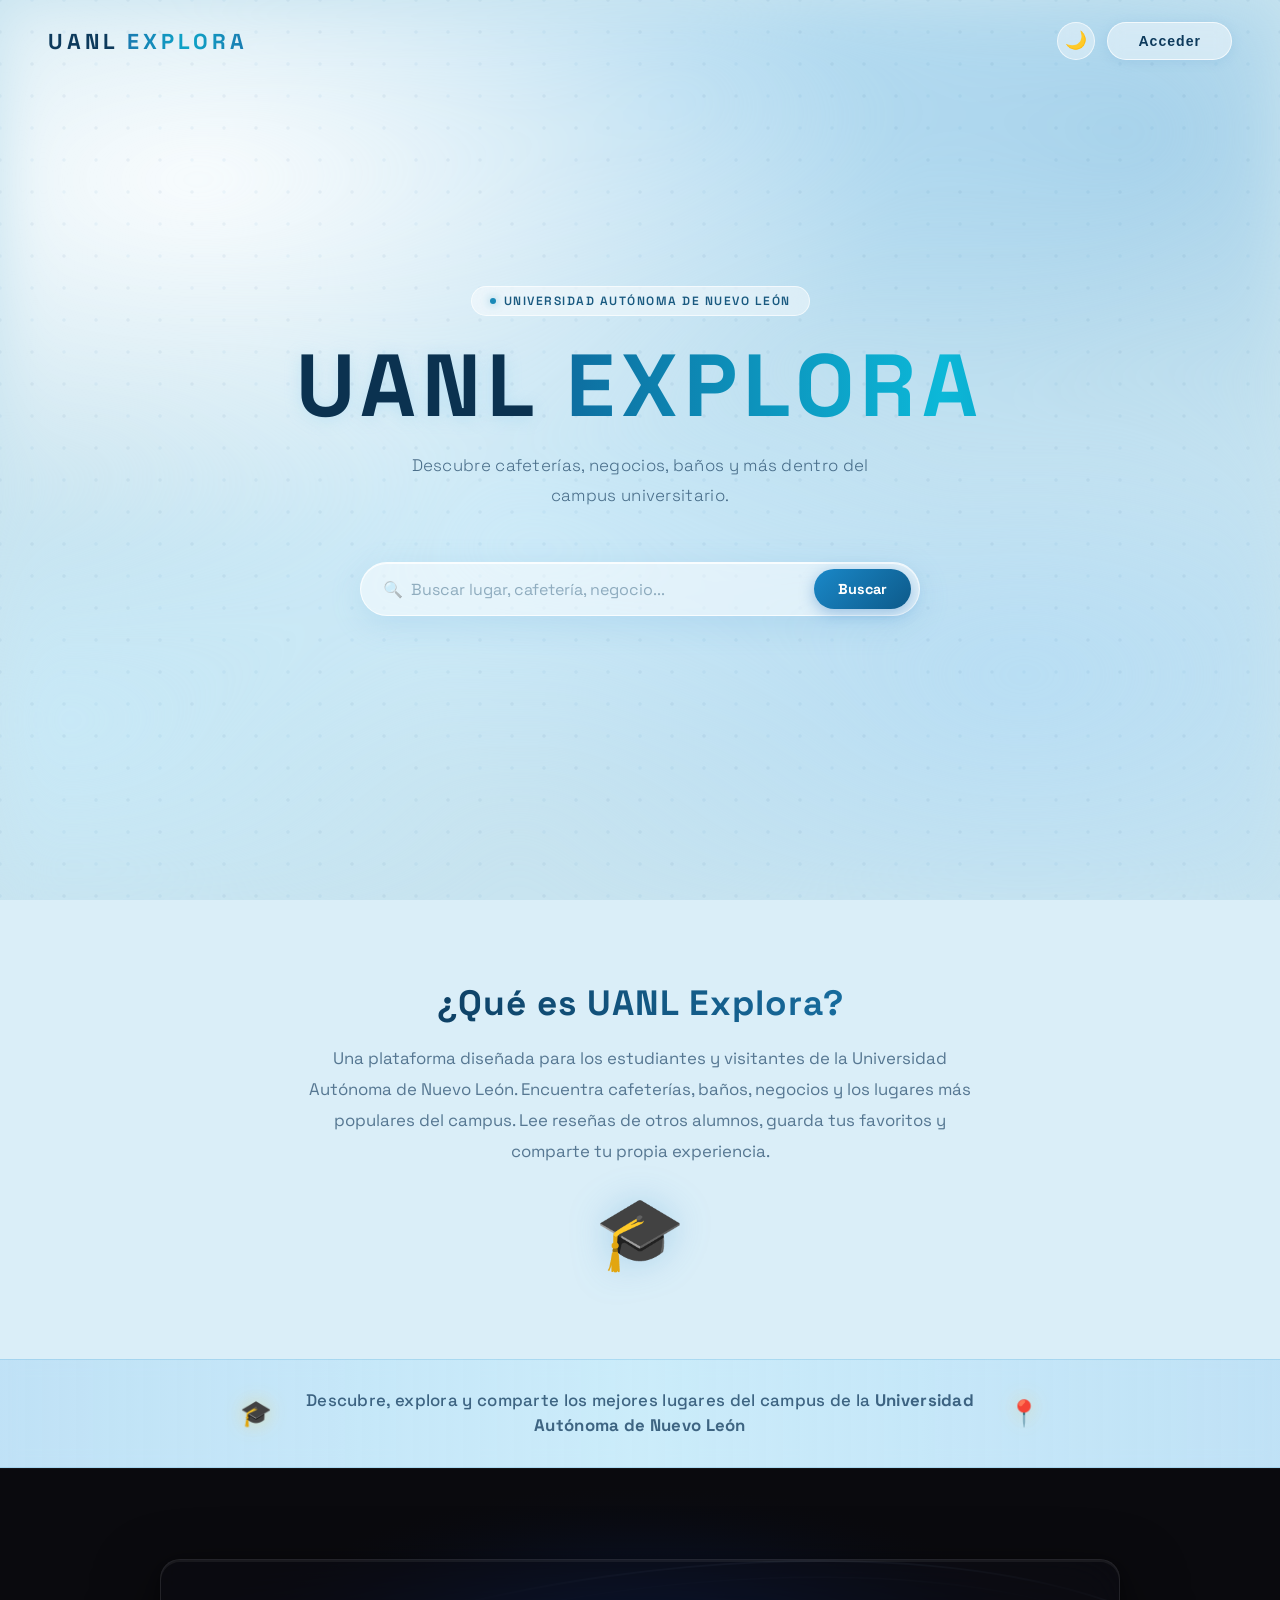
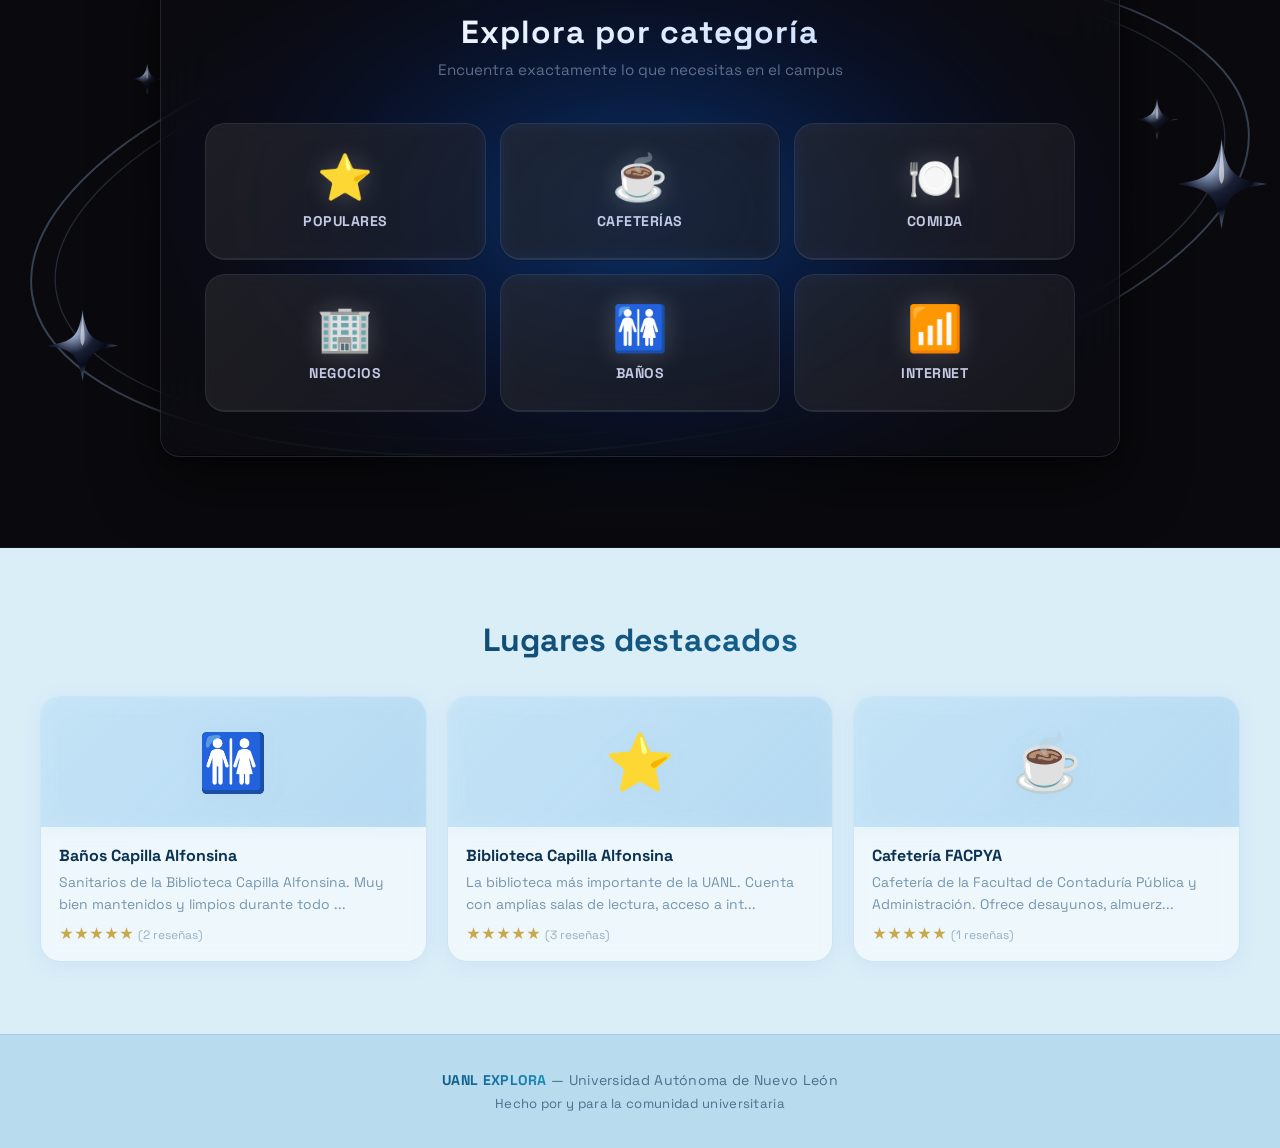
==== commit 3cb5cfbf: "cambios" ====
--- a/index.html
+++ b/index.html
@@ -86,6 +86,76 @@
 
   <!-- Categorías Bento Grid -->
   <div class="section-categorias">
+
+    <!-- Decoración de fondo: orbe azul + anillos + estrellas sparkle -->
+    <svg class="cats-bg-svg" xmlns="http://www.w3.org/2000/svg" viewBox="0 0 1000 420" preserveAspectRatio="xMidYMid slice" aria-hidden="true">
+      <defs>
+        <!-- Orbe azul central -->
+        <radialGradient id="orbGlow" cx="50%" cy="50%" r="50%">
+          <stop offset="0%"   stop-color="#2a7fe8" stop-opacity=".85"/>
+          <stop offset="35%"  stop-color="#1a5abf" stop-opacity=".60"/>
+          <stop offset="70%"  stop-color="#0d3080" stop-opacity=".25"/>
+          <stop offset="100%" stop-color="#050d20" stop-opacity="0"/>
+        </radialGradient>
+        <!-- Gradiente metálico para estrellas -->
+        <radialGradient id="starMetal" cx="35%" cy="28%" r="65%">
+          <stop offset="0%"   stop-color="#d0d8e8" stop-opacity="1"/>
+          <stop offset="20%"  stop-color="#8090b0" stop-opacity="1"/>
+          <stop offset="50%"  stop-color="#1a2035" stop-opacity="1"/>
+          <stop offset="80%"  stop-color="#080c18" stop-opacity="1"/>
+          <stop offset="100%" stop-color="#404860" stop-opacity="1"/>
+        </radialGradient>
+        <radialGradient id="starMetal2" cx="38%" cy="30%" r="62%">
+          <stop offset="0%"   stop-color="#c8d4e6" stop-opacity="1"/>
+          <stop offset="18%"  stop-color="#7080a0" stop-opacity="1"/>
+          <stop offset="48%"  stop-color="#151828" stop-opacity="1"/>
+          <stop offset="78%"  stop-color="#060910" stop-opacity="1"/>
+          <stop offset="100%" stop-color="#383c52" stop-opacity="1"/>
+        </radialGradient>
+      </defs>
+
+      <!-- Orbe resplandeciente -->
+      <ellipse cx="500" cy="210" rx="320" ry="200" fill="url(#orbGlow)"/>
+
+      <!-- Anillo orbital 1 -->
+      <ellipse cx="500" cy="210" rx="380" ry="145"
+        fill="none" stroke="rgba(160,190,230,.30)" stroke-width="1.2"
+        transform="rotate(-8,500,210)"/>
+      <!-- Anillo orbital 2 (ligeramente desplazado) -->
+      <ellipse cx="500" cy="210" rx="365" ry="135"
+        fill="none" stroke="rgba(140,175,220,.20)" stroke-width=".8"
+        transform="rotate(-8,500,210)"/>
+
+      <!-- Estrella sparkle grande — derecha centro -->
+      <g transform="translate(860,195)">
+        <path d="M0,-28 C3,-7 7,-3 28,0 C7,3 3,7 0,28 C-3,7 -7,3 -28,0 C-7,-3 -3,-7 0,-28Z"
+          fill="url(#starMetal)"/>
+        <!-- brillo especular -->
+        <path d="M0,-28 C1,-10 3,-4 0,0 C-3,-4 -1,-10 0,-28Z" fill="rgba(255,255,255,.55)"/>
+      </g>
+
+      <!-- Estrella sparkle pequeña — cerca de la grande -->
+      <g transform="translate(820,155)">
+        <path d="M0,-13 C1.5,-3.5 3.5,-1.5 13,0 C3.5,1.5 1.5,3.5 0,13 C-1.5,3.5 -3.5,1.5 -13,0 C-3.5,-1.5 -1.5,-3.5 0,-13Z"
+          fill="url(#starMetal2)"/>
+        <path d="M0,-13 C.5,-4.5 1.5,-2 0,0 C-1.5,-2 -.5,-4.5 0,-13Z" fill="rgba(255,255,255,.45)"/>
+      </g>
+
+      <!-- Estrella sparkle mediana — izquierda inferior -->
+      <g transform="translate(155,295)">
+        <path d="M0,-22 C2.5,-5.5 5.5,-2.5 22,0 C5.5,2.5 2.5,5.5 0,22 C-2.5,5.5 -5.5,2.5 -22,0 C-5.5,-2.5 -2.5,-5.5 0,-22Z"
+          fill="url(#starMetal)"/>
+        <path d="M0,-22 C.8,-8 2.5,-3 0,0 C-2.5,-3 -.8,-8 0,-22Z" fill="rgba(255,255,255,.50)"/>
+      </g>
+
+      <!-- Estrella sparkle mini — izquierda superior -->
+      <g transform="translate(195,130)">
+        <path d="M0,-10 C1,-2.5 2.5,-1 10,0 C2.5,1 1,2.5 0,10 C-1,2.5 -2.5,1 -10,0 C-2.5,-1 -1,-2.5 0,-10Z"
+          fill="url(#starMetal2)"/>
+        <path d="M0,-10 C.4,-3 1,-1.5 0,0 C-1,-1.5 -.4,-3 0,-10Z" fill="rgba(255,255,255,.40)"/>
+      </g>
+    </svg>
+
     <div class="section-categorias-inner">
     <h2>Explora por categoría</h2>
     <p class="section-sub">Encuentra exactamente lo que necesitas en el campus</p>
@@ -176,7 +246,7 @@
   function getColors() {
     return document.body.classList.contains('dark-mode')
       ? [[0,160,255],[90,0,230],[0,210,195],[110,180,255],[170,80,255]]
-      : [[255,255,255],[160,200,255],[120,170,240],[200,230,255],[100,160,255]];
+      : [[15,80,140],[30,120,180],[10,60,110],[50,140,200],[20,100,160]];
   }
 
   var mouse = { x: -9999, y: -9999 };
@@ -246,7 +316,7 @@
       var t = Math.min(1, disp / 28); // 0..1 según cuánto se movió
 
       var col   = COLORS[d.ci];
-      var alpha = dark ? (0.08 + t * 0.82) : (0.22 + t * 0.78);
+      var alpha = dark ? (0.08 + t * 0.82) : (0.10 + t * 0.55);
       var rr    = BASE_R + t * 3.2;
 
       ctx.beginPath();
@@ -292,10 +362,56 @@
 function heroSearch(e) {
   if (e.key === 'Enter') heroSearchGo();
 }
+
+// Mapa de palabras clave → página de categoría
+var HERO_CATS = [
+  { page: 'cafeterias.html', keys: ['cafeteria','cafetería','café','cafe','cafeterias','cafeterías'] },
+  { page: 'comida.html',     keys: ['comida','tacos','taco','comer','restaurante','restaurant','food','hamburguesa','pizza','torta'] },
+  { page: 'negocios.html',   keys: ['negocio','negocios','tienda','libreria','librería','imprimir','impresiones','copias','papeleria','papelería','servicio'] },
+  { page: 'banos.html',      keys: ['baño','bano','baños','banos','sanitario','sanitarios','wc','toilette'] },
+  { page: 'internet.html',   keys: ['internet','wifi','wi-fi','red','conexion','conexión','señal'] },
+  { page: 'populares.html',  keys: ['popular','populares','top','mejor','mejores','recomendado','recomendados'] },
+];
+
 function heroSearchGo() {
-  var q = document.getElementById('hero-search-input').value.trim();
-  if (!q) return;
-  window.location.href = 'populares.html?q=' + encodeURIComponent(q);
+  var raw = document.getElementById('hero-search-input').value.trim();
+  if (!raw) return;
+  var q = raw.toLowerCase().normalize('NFD').replace(/[\u0300-\u036f]/g, '');
+
+  // 1. ¿Coincide exactamente con una categoría?
+  for (var i = 0; i < HERO_CATS.length; i++) {
+    var cat = HERO_CATS[i];
+    for (var j = 0; j < cat.keys.length; j++) {
+      if (q === cat.keys[j] || q.includes(cat.keys[j])) {
+        window.location.href = cat.page;
+        return;
+      }
+    }
+  }
+
+  // 2. ¿Coincide con algún lugar conocido?
+  var todos = getLugares();
+  var normalizar = function(s) {
+    return s.toLowerCase().normalize('NFD').replace(/[\u0300-\u036f]/g, '');
+  };
+  var match = todos.find(function(l) {
+    return normalizar(l.nombre).includes(q) || normalizar(l.descripcion).includes(q);
+  });
+  if (match) {
+    // Redirigir a la página de su categoría con el query
+    var catPage = {
+      cafeterias: 'cafeterias.html',
+      comida:     'comida.html',
+      negocios:   'negocios.html',
+      banos:      'banos.html',
+      internet:   'internet.html',
+    }[match.categoria] || 'populares.html';
+    window.location.href = catPage + '?q=' + encodeURIComponent(raw);
+    return;
+  }
+
+  // 3. Búsqueda general en populares
+  window.location.href = 'populares.html?q=' + encodeURIComponent(raw);
 }
 
 document.addEventListener('DOMContentLoaded', function() {
--- a/styles.css
+++ b/styles.css
@@ -534,77 +534,21 @@
   border-bottom: 1px solid rgba(255,255,255,.04);
 }
 
-/* Estrella metálica cromada 1 — inferior izquierda */
-.section-categorias::before {
-  content: '';
+/* SVG de fondo de categorías */
+.cats-bg-svg {
   position: absolute;
-  width: 320px;
-  height: 320px;
-  bottom: -110px;
-  left: -90px;
-  clip-path: polygon(
-    50%  0%,  61% 35%, 98% 35%, 68% 57%,
-    79% 91%,  50% 70%, 21% 91%, 32% 57%,
-    2%  35%,  39% 35%
-  );
-  background:
-    radial-gradient(circle at 38% 28%,
-      rgba(255,255,255,.98)  0%,
-      rgba(230,235,245,.80) 8%,
-      rgba(170,175,200,.55) 18%,
-      rgba(90, 95, 130,.60) 32%,
-      rgba(30, 32,  55,.75) 50%,
-      rgba(10, 10,  20,.88) 68%,
-      rgba(50, 55,  80,.50) 82%,
-      rgba(160,165,195,.30) 92%,
-      rgba(255,255,255,.20) 100%
-    );
-  filter: drop-shadow(0 8px 32px rgba(0,0,0,.7)) drop-shadow(0 0 12px rgba(180,190,220,.18));
+  inset: 0;
+  width: 100%;
+  height: 100%;
   z-index: 0;
-  animation: starDrift1 20s ease-in-out infinite alternate;
-}
-
-/* Estrella metálica cromada 2 — superior derecha */
-.section-categorias::after {
-  content: '';
-  position: absolute;
-  width: 240px;
-  height: 240px;
-  top: -70px;
-  right: -55px;
-  clip-path: polygon(
-    50%  0%,  61% 35%, 98% 35%, 68% 57%,
-    79% 91%,  50% 70%, 21% 91%, 32% 57%,
-    2%  35%,  39% 35%
-  );
-  background:
-    radial-gradient(circle at 40% 30%,
-      rgba(255,255,255,.95)  0%,
-      rgba(225,228,242,.75) 9%,
-      rgba(160,165,195,.52) 20%,
-      rgba(80, 85, 120,.58) 34%,
-      rgba(25, 27,  48,.78) 52%,
-      rgba(8,   8,  18,.90) 70%,
-      rgba(45, 50,  75,.48) 84%,
-      rgba(155,160,190,.25) 94%,
-      rgba(255,255,255,.15) 100%
-    );
-  filter: drop-shadow(0 6px 24px rgba(0,0,0,.65)) drop-shadow(0 0 10px rgba(180,190,220,.15));
-  z-index: 0;
-  animation: starDrift2 15s ease-in-out infinite alternate;
-}
-
-@keyframes starDrift1 {
-  0%   { transform: translate(0, 0)       rotate(0deg)   scale(1); }
-  33%  { transform: translate(16px,-12px) rotate(6deg)   scale(1.04); }
-  66%  { transform: translate(-8px, 18px) rotate(-4deg)  scale(.97); }
-  100% { transform: translate(10px, 8px)  rotate(8deg)   scale(1.02); }
-}
-@keyframes starDrift2 {
-  0%   { transform: translate(0, 0)        rotate(0deg)  scale(1); }
-  33%  { transform: translate(-18px, 14px) rotate(-7deg) scale(1.05); }
-  66%  { transform: translate(12px,-16px)  rotate(5deg)  scale(.95); }
-  100% { transform: translate(-6px, 10px)  rotate(-9deg) scale(1.03); }
+  pointer-events: none;
+  animation: catsBgFloat 22s ease-in-out infinite alternate;
+}
+
+@keyframes catsBgFloat {
+  0%   { transform: scale(1)    translate(0, 0); }
+  40%  { transform: scale(1.03) translate(-10px, 8px); }
+  100% { transform: scale(.98)  translate(8px, -12px); }
 }
 
 /* Vidrio oscuro estilo glassmorphism de la imagen */
@@ -2315,11 +2259,14 @@
 }
 
 body.dark-mode .section-categorias h2 {
-  color: #7ecfff;
+  background: linear-gradient(90deg, #fff 0%, #a8c8ff 100%);
+  -webkit-background-clip: text;
+  -webkit-text-fill-color: transparent;
+  background-clip: text;
 }
 
 body.dark-mode .section-categorias .section-sub {
-  color: #5a7a8a;
+  color: rgba(160,190,220,.45);
 }
 
 body.dark-mode .section-about {
@@ -2794,78 +2741,94 @@
 
 /* Hero: base cyan-teal vibrante */
 body:not(.dark-mode) .landing-hero {
-  background: #071e3d;
+  background: #c8e4f0;
 }
 
 body:not(.dark-mode) .hero-bg {
-  background: #071e3d;
-}
-
-/* Orbes azul océano profundo — poco saturados, orgánicos */
+  background: #c8e4f0;
+}
+
+/* Fluido blanco-azul suave — ondas difuminadas estilo seda líquida */
 body:not(.dark-mode) .hero-bg::after {
   background:
-    radial-gradient(ellipse 80% 60% at 5%  10%,  rgba(10, 80,  180, .55) 0%, transparent 60%),
-    radial-gradient(ellipse 60% 75% at 95% 85%,  rgba(0,  140, 180, .45) 0%, transparent 60%),
-    radial-gradient(ellipse 55% 50% at 50% 50%,  rgba(5,  60,  130, .4)  0%, transparent 65%),
-    radial-gradient(ellipse 45% 40% at 78% 8%,   rgba(0,  100, 200, .3)  0%, transparent 55%),
-    radial-gradient(ellipse 50% 45% at 20% 90%,  rgba(0,  160, 200, .35) 0%, transparent 55%);
-}
-
-/* Puntos más visibles sobre fondo claro */
+    radial-gradient(ellipse 110% 80% at 15% 20%,  rgba(255,255,255,.90) 0%, transparent 50%),
+    radial-gradient(ellipse  90% 70% at 80% 75%,  rgba(180,220,245,.80) 0%, transparent 52%),
+    radial-gradient(ellipse  75% 90% at 55% 10%,  rgba(160,210,240,.65) 0%, transparent 55%),
+    radial-gradient(ellipse  80% 60% at  5% 80%,  rgba(200,235,250,.70) 0%, transparent 50%),
+    radial-gradient(ellipse  60% 70% at 90% 15%,  rgba(140,195,230,.55) 0%, transparent 55%),
+    radial-gradient(ellipse  70% 55% at 40% 60%,  rgba(210,240,255,.60) 0%, transparent 50%);
+  filter: blur(28px);
+  animation: orbeMove 18s ease-in-out infinite alternate;
+}
+
+/* Canvas puntos — sutiles sobre fondo claro */
 body:not(.dark-mode) #hero-dot-canvas {
-  filter: none;
+  opacity: .55;
 }
 
 /* Topbar en modo claro */
 body:not(.dark-mode) .landing-topbar.scrolled {
-  background: rgba(10, 38, 80, .82);
-  box-shadow: 0 1px 0 rgba(100,180,255,.15), 0 4px 24px rgba(0,20,80,.4);
+  background: rgba(180,220,245,.72);
+  backdrop-filter: blur(24px);
+  box-shadow: 0 1px 0 rgba(255,255,255,.5), 0 4px 20px rgba(100,160,210,.2);
 }
 
 body:not(.dark-mode) .landing-logo {
-  color: #fff;
+  color: #0d3a5c;
 }
 
 body:not(.dark-mode) .landing-logo .gold {
-  background: linear-gradient(90deg, #5bc8f5, #a0e0ff, #5bc8f5);
+  background: linear-gradient(90deg, #1a7ab0, #0ea5c8, #1a7ab0);
   -webkit-background-clip: text;
   -webkit-text-fill-color: transparent;
   background-clip: text;
 }
 
 body:not(.dark-mode) .btn-acceder-hero {
-  background: rgba(255,255,255,.12);
-  color: #fff;
-  border-color: rgba(255,255,255,.3);
+  background: rgba(255,255,255,.45);
+  color: #0d3a5c;
+  border-color: rgba(255,255,255,.7);
+  box-shadow: 0 2px 12px rgba(100,160,210,.2);
 }
 
 body:not(.dark-mode) .btn-acceder-hero:hover {
-  background: rgba(255,255,255,.22);
-  border-color: rgba(255,255,255,.55);
-  box-shadow: 0 0 20px rgba(80,180,255,.3);
+  background: rgba(255,255,255,.70);
+  border-color: rgba(255,255,255,.9);
+  box-shadow: 0 4px 20px rgba(80,150,200,.3);
+}
+
+/* Botón tema */
+body:not(.dark-mode) .landing-theme-btn {
+  background: rgba(255,255,255,.40);
+  border-color: rgba(255,255,255,.65);
+  color: #0d3a5c;
+}
+
+body:not(.dark-mode) .landing-theme-btn:hover {
+  background: rgba(255,255,255,.65);
 }
 
 /* Badge */
 body:not(.dark-mode) .hero-badge {
-  background: rgba(255,255,255,.1);
-  border-color: rgba(255,255,255,.22);
-  color: rgba(255,255,255,.9);
-  backdrop-filter: blur(10px);
+  background: rgba(255,255,255,.45);
+  border-color: rgba(255,255,255,.65);
+  color: #1a5a80;
+  backdrop-filter: blur(12px);
 }
 
 body:not(.dark-mode) .hero-badge-dot {
-  background: #40d8f0;
-  box-shadow: 0 0 8px #40d8f0;
+  background: #1a8ab8;
+  box-shadow: 0 0 8px rgba(26,138,184,.6);
 }
 
 /* Título */
 body:not(.dark-mode) .landing-title .word-uanl {
-  color: #fff;
-  text-shadow: 0 0 30px rgba(80,180,255,.4);
+  color: #0b3250;
+  text-shadow: 0 2px 16px rgba(150,210,240,.4);
 }
 
 body:not(.dark-mode) .landing-title .gold {
-  background: linear-gradient(90deg, #5bc8f5 0%, #a8e8ff 40%, #5bc8f5 70%, #40b8ef 100%);
+  background: linear-gradient(90deg, #0e6ea0 0%, #0cb8d8 45%, #0e6ea0 80%);
   background-size: 200% auto;
   -webkit-background-clip: text;
   -webkit-text-fill-color: transparent;
@@ -2873,85 +2836,86 @@
 }
 
 body:not(.dark-mode) .landing-subtitle {
-  color: rgba(200, 230, 255, .85);
+  color: rgba(15, 55, 90, .70);
 }
 
 /* Buscador */
 body:not(.dark-mode) .hero-searchbar {
-  background: rgba(255,255,255,.12);
-  border-color: rgba(255,255,255,.25);
-  box-shadow: 0 8px 32px rgba(0,20,80,.3), inset 0 1px 0 rgba(255,255,255,.15);
+  background: rgba(255,255,255,.50);
+  border-color: rgba(255,255,255,.75);
+  box-shadow: 0 8px 32px rgba(100,170,220,.2), inset 0 1px 0 rgba(255,255,255,.8);
 }
 
 body:not(.dark-mode) .hero-searchbar:focus-within {
-  border-color: rgba(80,200,255,.6);
-  box-shadow: 0 8px 40px rgba(0,40,120,.4), 0 0 0 3px rgba(60,180,255,.2);
+  border-color: rgba(30,160,210,.5);
+  box-shadow: 0 8px 40px rgba(80,170,220,.25), 0 0 0 3px rgba(30,160,210,.15);
 }
 
 body:not(.dark-mode) .hero-searchbar input {
+  color: #0b3250;
+}
+
+body:not(.dark-mode) .hero-searchbar input::placeholder {
+  color: rgba(15,65,100,.40);
+}
+
+body:not(.dark-mode) .hero-searchbar-btn {
+  background: linear-gradient(135deg, #1a88c8, #0d5a8a);
   color: #fff;
-}
-
-body:not(.dark-mode) .hero-searchbar input::placeholder {
-  color: rgba(200,230,255,.5);
-}
-
-body:not(.dark-mode) .hero-searchbar-btn {
-  background: linear-gradient(135deg, #1a88d4, #005090);
-  box-shadow: 0 4px 15px rgba(0,60,160,.5);
+  box-shadow: 0 4px 15px rgba(20,100,180,.35);
 }
 
 /* Dropdown categorías */
 body:not(.dark-mode) .hero-cats-dropdown {
-  background: rgba(8,28,64,.88);
-  border-color: rgba(80,180,255,.2);
-  box-shadow: 0 12px 36px rgba(0,20,80,.5);
+  background: rgba(235,248,255,.92);
+  border-color: rgba(160,210,240,.4);
+  box-shadow: 0 12px 36px rgba(80,150,210,.2);
 }
 
 body:not(.dark-mode) .hero-cats-title {
-  color: rgba(180,220,255,.5);
+  color: rgba(20,70,110,.45);
 }
 
 body:not(.dark-mode) .hero-cats-grid .hero-cat-chip {
-  background: rgba(255,255,255,.07);
-  border-color: rgba(80,180,255,.2);
-  color: rgba(200,235,255,.9);
+  background: rgba(255,255,255,.6);
+  border-color: rgba(100,180,220,.25);
+  color: #0d3a5c;
 }
 
 body:not(.dark-mode) .hero-cats-grid .hero-cat-chip:hover {
-  background: rgba(60,160,255,.18);
-  border-color: rgba(80,200,255,.4);
-  color: #fff;
+  background: rgba(255,255,255,.90);
+  border-color: rgba(30,140,200,.4);
+  color: #082840;
 }
 
 /* ---- Secciones landing claro ---- */
 body:not(.dark-mode) .landing-sections {
-  background: #071e3d;
+  background: #daeef8;
 }
 
 body:not(.dark-mode) .section-about-text h2 {
-  background: linear-gradient(90deg, #fff 0%, #8ac8f0 100%);
+  background: linear-gradient(90deg, #0b3252 0%, #1a7ab0 100%);
   -webkit-background-clip: text;
   -webkit-text-fill-color: transparent;
   background-clip: text;
 }
 
 body:not(.dark-mode) .section-about-text p {
-  color: rgba(180,215,255,.65);
+  color: rgba(15,55,90,.65);
 }
 
 body:not(.dark-mode) .section-about-icon {
-  filter: drop-shadow(0 0 18px rgba(40,130,220,.35));
+  filter: drop-shadow(0 0 18px rgba(30,130,200,.25));
 }
 
 /* Listón */
 body:not(.dark-mode) .section-liston {
-  background: linear-gradient(90deg, rgba(5,30,80,.9) 0%, rgba(8,45,110,.95) 50%, rgba(5,30,80,.9) 100%);
-  border-color: rgba(50,130,220,.2);
+  background: linear-gradient(90deg, rgba(180,220,245,.7) 0%, rgba(200,235,250,.85) 50%, rgba(180,220,245,.7) 100%);
+  border-color: rgba(100,180,220,.3);
 }
 
 body:not(.dark-mode) .section-liston p {
-  color: rgba(190,225,255,.85);
+  color: rgba(15,55,90,.75);
 }
 
 /* Sección categorías modo claro — mismo fondo negro con esferas, textos adaptados */
@@ -2998,48 +2962,49 @@
 
 /* Destacados */
 body:not(.dark-mode) .section-destacados h2 {
-  background: linear-gradient(90deg, #fff 0%, #8ac8f0 100%);
+  background: linear-gradient(90deg, #0b3252 0%, #1a7ab0 100%);
   -webkit-background-clip: text;
   -webkit-text-fill-color: transparent;
   background-clip: text;
 }
 
 body:not(.dark-mode) .dest-card {
-  background: rgba(255,255,255,.05);
-  border-color: rgba(60,120,220,.15);
+  background: rgba(255,255,255,.55);
+  border-color: rgba(140,195,230,.35);
+  box-shadow: 0 4px 20px rgba(80,150,210,.1);
 }
 
 body:not(.dark-mode) .dest-card:hover {
-  box-shadow: 0 16px 48px rgba(0,20,80,.45), 0 0 0 1px rgba(60,140,255,.22);
-  border-color: rgba(60,140,255,.3);
+  box-shadow: 0 12px 36px rgba(60,140,200,.2), 0 0 0 1px rgba(80,170,220,.3);
+  border-color: rgba(60,160,210,.4);
 }
 
 body:not(.dark-mode) .dest-card-img {
-  background: linear-gradient(135deg, rgba(5,40,120,.85), rgba(10,90,180,.6));
-  filter: drop-shadow(0 0 14px rgba(20,100,220,.3));
+  background: linear-gradient(135deg, rgba(180,220,245,.6), rgba(140,195,235,.5));
+  filter: drop-shadow(0 0 10px rgba(80,170,220,.2));
 }
 
 body:not(.dark-mode) .dest-card-body h3 {
-  color: rgba(215,235,255,.95);
+  color: #0b3252;
 }
 
 body:not(.dark-mode) .dest-card-body p {
-  color: rgba(150,200,255,.5);
+  color: rgba(20,70,110,.55);
 }
 
 body:not(.dark-mode) .dest-card-stars small {
-  color: rgba(150,200,255,.38);
+  color: rgba(20,70,110,.4);
 }
 
 /* Footer */
 body:not(.dark-mode) .landing-footer {
-  background: #050f24;
-  border-top-color: rgba(40,100,200,.2);
-  color: rgba(160,200,240,.55);
+  background: #b8dced;
+  border-top-color: rgba(100,170,210,.3);
+  color: rgba(15,55,90,.65);
 }
 
 body:not(.dark-mode) .landing-footer strong {
-  background: linear-gradient(90deg, #6ab0e8, #9ad0ff);
+  background: linear-gradient(90deg, #0d5a8a, #1a8ab8);
   -webkit-background-clip: text;
   -webkit-text-fill-color: transparent;
   background-clip: text;
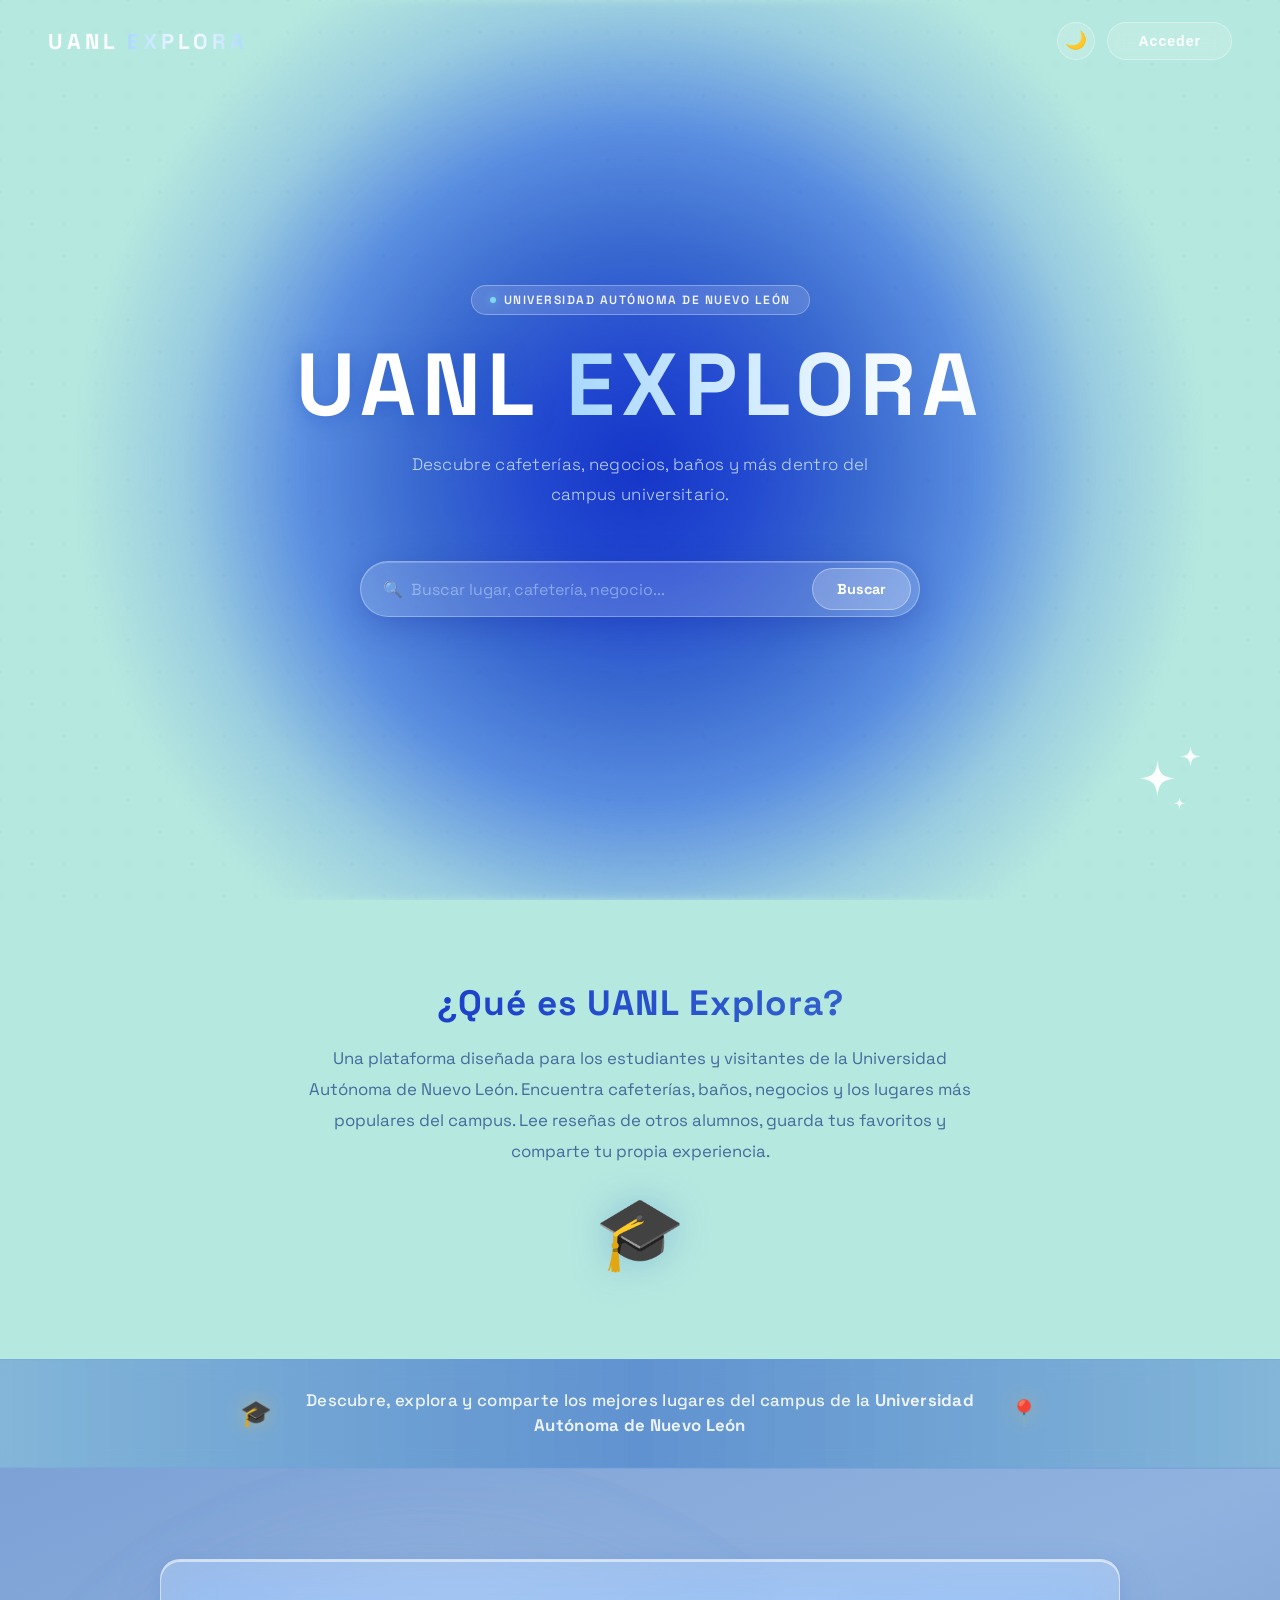
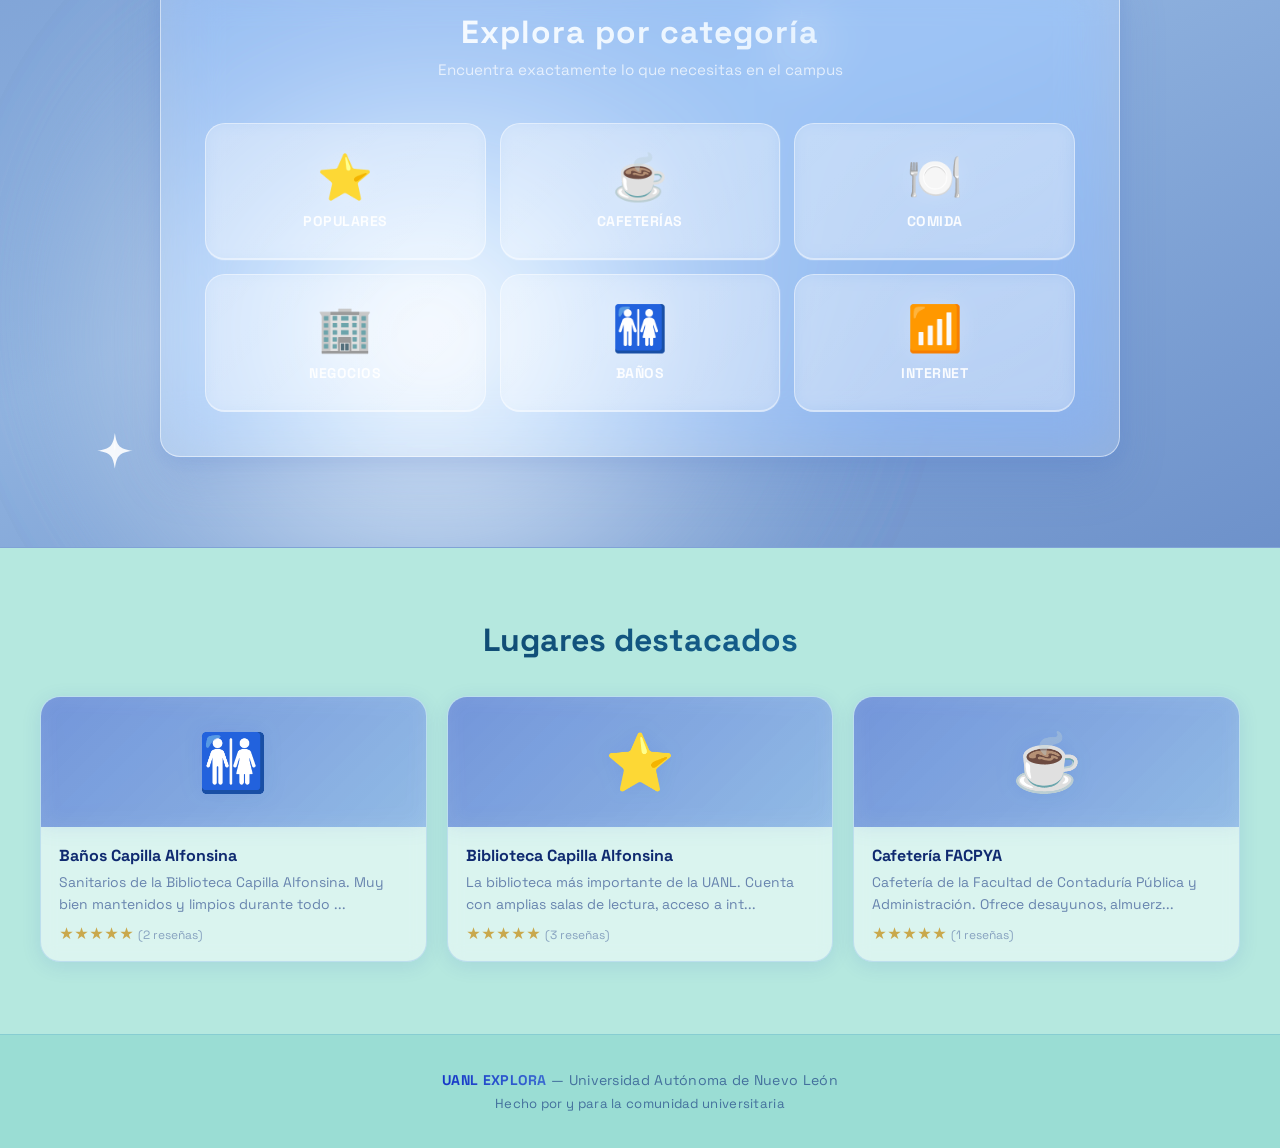
==== commit 40a02b6b: "cambios" ====
--- a/index.html
+++ b/index.html
@@ -22,6 +22,27 @@
   <!-- Canvas de puntos interactivos -->
   <canvas id="hero-dot-canvas"></canvas>
 
+  <!-- Estrellas sparkle decorativas (modo claro) -->
+  <svg class="hero-sparkles-light" xmlns="http://www.w3.org/2000/svg" viewBox="0 0 400 300" aria-hidden="true">
+    <!-- Estrella grande -->
+    <g transform="translate(270,210)">
+      <path d="M0,-32 C3.5,-8 8,-3.5 32,0 C8,3.5 3.5,8 0,32 C-3.5,8 -8,3.5 -32,0 C-8,-3.5 -3.5,-8 0,-32Z"
+        fill="#ffffff" opacity=".95"/>
+      <path d="M0,-32 C1,-11 3,-5 0,0 C-3,-5 -1,-11 0,-32Z" fill="rgba(255,255,255,.6)"/>
+    </g>
+    <!-- Estrella mediana -->
+    <g transform="translate(330,170)">
+      <path d="M0,-18 C2,-4.5 4.5,-2 18,0 C4.5,2 2,4.5 0,18 C-2,4.5 -4.5,2 -18,0 C-4.5,-2 -2,-4.5 0,-18Z"
+        fill="#ffffff" opacity=".88"/>
+      <path d="M0,-18 C.6,-6 1.8,-2.5 0,0 C-1.8,-2.5 -.6,-6 0,-18Z" fill="rgba(255,255,255,.55)"/>
+    </g>
+    <!-- Estrella pequeña -->
+    <g transform="translate(310,255)">
+      <path d="M0,-11 C1.2,-2.8 2.8,-1.2 11,0 C2.8,1.2 1.2,2.8 0,11 C-1.2,2.8 -2.8,1.2 -11,0 C-2.8,-1.2 -1.2,-2.8 0,-11Z"
+        fill="#ffffff" opacity=".80"/>
+    </g>
+  </svg>
+
   <!-- Topbar transparente -->
   <div class="landing-topbar" id="landing-topbar">
     <div class="landing-logo">UANL <span class="gold">EXPLORA</span></div>
@@ -87,8 +108,8 @@
   <!-- Categorías Bento Grid -->
   <div class="section-categorias">
 
-    <!-- Decoración de fondo: orbe azul + anillos + estrellas sparkle -->
-    <svg class="cats-bg-svg" xmlns="http://www.w3.org/2000/svg" viewBox="0 0 1000 420" preserveAspectRatio="xMidYMid slice" aria-hidden="true">
+    <!-- Decoración modo oscuro: orbe azul + anillos orbitales + estrellas metálicas -->
+    <svg class="cats-bg-svg cats-bg-dark" xmlns="http://www.w3.org/2000/svg" viewBox="0 0 1000 420" preserveAspectRatio="xMidYMid slice" aria-hidden="true">
       <defs>
         <!-- Orbe azul central -->
         <radialGradient id="orbGlow" cx="50%" cy="50%" r="50%">
@@ -153,6 +174,49 @@
         <path d="M0,-10 C1,-2.5 2.5,-1 10,0 C2.5,1 1,2.5 0,10 C-1,2.5 -2.5,1 -10,0 C-2.5,-1 -1,-2.5 0,-10Z"
           fill="url(#starMetal2)"/>
         <path d="M0,-10 C.4,-3 1,-1.5 0,0 C-1,-1.5 -.4,-3 0,-10Z" fill="rgba(255,255,255,.40)"/>
+      </g>
+    </svg>
+
+    <!-- Decoración modo claro: orbe blanco suave + estrellas sparkle blancas -->
+    <svg class="cats-bg-svg cats-bg-light" xmlns="http://www.w3.org/2000/svg" viewBox="0 0 1000 420" preserveAspectRatio="xMidYMid slice" aria-hidden="true">
+      <defs>
+        <!-- Fondo degradado azul-lavanda -->
+        <linearGradient id="bgLight" x1="0%" y1="0%" x2="100%" y2="100%">
+          <stop offset="0%"   stop-color="#7b9fd4"/>
+          <stop offset="45%"  stop-color="#8fb2df"/>
+          <stop offset="100%" stop-color="#6a8ec8"/>
+        </linearGradient>
+        <!-- Orbe circular blanco/celeste difuminado -->
+        <radialGradient id="orbLight" cx="42%" cy="55%" r="48%">
+          <stop offset="0%"   stop-color="#ffffff" stop-opacity=".80"/>
+          <stop offset="30%"  stop-color="#d8e8f8" stop-opacity=".55"/>
+          <stop offset="65%"  stop-color="#b0c8e8" stop-opacity=".25"/>
+          <stop offset="100%" stop-color="#8aaed8" stop-opacity="0"/>
+        </radialGradient>
+      </defs>
+
+      <!-- Fondo completo -->
+      <rect width="1000" height="420" fill="url(#bgLight)"/>
+
+      <!-- Orbe/arco blanco difuminado (igual que la imagen) -->
+      <ellipse cx="420" cy="260" rx="310" ry="290" fill="url(#orbLight)" filter="url(#blurLight)"/>
+      <filter id="blurLight">
+        <feGaussianBlur stdDeviation="18"/>
+      </filter>
+      <ellipse cx="420" cy="260" rx="310" ry="290" fill="url(#orbLight)" filter="url(#blurLight)"/>
+
+      <!-- Estrella sparkle blanca — superior centro-derecha -->
+      <g transform="translate(600,105)">
+        <path d="M0,-18 C2,-4.5 4.5,-2 18,0 C4.5,2 2,4.5 0,18 C-2,4.5 -4.5,2 -18,0 C-4.5,-2 -2,-4.5 0,-18Z"
+          fill="#ffffff" opacity=".95"/>
+        <path d="M0,-18 C.6,-6 1.8,-2.5 0,0 C-1.8,-2.5 -.6,-6 0,-18Z" fill="rgba(255,255,255,.6)"/>
+      </g>
+
+      <!-- Estrella sparkle blanca pequeña — inferior izquierda -->
+      <g transform="translate(175,360)">
+        <path d="M0,-11 C1.2,-2.8 2.8,-1.2 11,0 C2.8,1.2 1.2,2.8 0,11 C-1.2,2.8 -2.8,1.2 -11,0 C-2.8,-1.2 -1.2,-2.8 0,-11Z"
+          fill="#ffffff" opacity=".90"/>
+        <path d="M0,-11 C.4,-3.5 1,-1.5 0,0 C-1,-1.5 -.4,-3.5 0,-11Z" fill="rgba(255,255,255,.55)"/>
       </g>
     </svg>
 
--- a/styles.css
+++ b/styles.css
@@ -534,7 +534,7 @@
   border-bottom: 1px solid rgba(255,255,255,.04);
 }
 
-/* SVG de fondo de categorías */
+/* SVG de fondo de categorías — base */
 .cats-bg-svg {
   position: absolute;
   inset: 0;
@@ -544,6 +544,14 @@
   pointer-events: none;
   animation: catsBgFloat 22s ease-in-out infinite alternate;
 }
+
+/* Modo oscuro: mostrar SVG oscuro, ocultar claro */
+body.dark-mode    .cats-bg-light { display: none; }
+body.dark-mode    .cats-bg-dark  { display: block; }
+
+/* Modo claro: mostrar SVG claro, ocultar oscuro */
+body:not(.dark-mode) .cats-bg-dark  { display: none; }
+body:not(.dark-mode) .cats-bg-light { display: block; }
 
 @keyframes catsBgFloat {
   0%   { transform: scale(1)    translate(0, 0); }
@@ -2741,94 +2749,117 @@
 
 /* Hero: base cyan-teal vibrante */
 body:not(.dark-mode) .landing-hero {
-  background: #c8e4f0;
+  background: #b5e8df;
 }
 
 body:not(.dark-mode) .hero-bg {
-  background: #c8e4f0;
-}
-
-/* Fluido blanco-azul suave — ondas difuminadas estilo seda líquida */
+  background: #b5e8df;
+}
+
+/* Orbe azul vibrante centrado — bordes mint claro exactos de la imagen */
 body:not(.dark-mode) .hero-bg::after {
   background:
-    radial-gradient(ellipse 110% 80% at 15% 20%,  rgba(255,255,255,.90) 0%, transparent 50%),
-    radial-gradient(ellipse  90% 70% at 80% 75%,  rgba(180,220,245,.80) 0%, transparent 52%),
-    radial-gradient(ellipse  75% 90% at 55% 10%,  rgba(160,210,240,.65) 0%, transparent 55%),
-    radial-gradient(ellipse  80% 60% at  5% 80%,  rgba(200,235,250,.70) 0%, transparent 50%),
-    radial-gradient(ellipse  60% 70% at 90% 15%,  rgba(140,195,230,.55) 0%, transparent 55%),
-    radial-gradient(ellipse  70% 55% at 40% 60%,  rgba(210,240,255,.60) 0%, transparent 50%);
-  filter: blur(28px);
+    radial-gradient(circle 55vw at 50% 52%,
+      #1535c8        0%,
+      #2248d0       15%,
+      #3a6ad0       32%,
+      #5a8ee0       48%,
+      rgba(130,180,225,.55) 65%,
+      transparent   80%
+    );
+  filter: blur(4px);
   animation: orbeMove 18s ease-in-out infinite alternate;
 }
 
 /* Canvas puntos — sutiles sobre fondo claro */
 body:not(.dark-mode) #hero-dot-canvas {
-  opacity: .55;
+  opacity: .30;
+}
+
+/* Estrellas sparkle decorativas en el hero — solo modo claro */
+.hero-sparkles-light {
+  position: absolute;
+  bottom: 8%;
+  right: 4%;
+  width: 220px;
+  height: 165px;
+  z-index: 3;
+  pointer-events: none;
+  animation: sparkleFloat 12s ease-in-out infinite alternate;
+}
+
+body.dark-mode .hero-sparkles-light {
+  display: none;
+}
+
+@keyframes sparkleFloat {
+  0%   { transform: translate(0, 0)      rotate(0deg); }
+  50%  { transform: translate(-6px,-8px) rotate(3deg); }
+  100% { transform: translate(4px, 6px)  rotate(-2deg); }
 }
 
 /* Topbar en modo claro */
 body:not(.dark-mode) .landing-topbar.scrolled {
-  background: rgba(180,220,245,.72);
+  background: rgba(20,50,180,.55);
   backdrop-filter: blur(24px);
-  box-shadow: 0 1px 0 rgba(255,255,255,.5), 0 4px 20px rgba(100,160,210,.2);
+  box-shadow: 0 1px 0 rgba(255,255,255,.15), 0 4px 20px rgba(10,30,150,.3);
 }
 
 body:not(.dark-mode) .landing-logo {
-  color: #0d3a5c;
+  color: #fff;
 }
 
 body:not(.dark-mode) .landing-logo .gold {
-  background: linear-gradient(90deg, #1a7ab0, #0ea5c8, #1a7ab0);
+  background: linear-gradient(90deg, #a8d8ff, #fff, #a8d8ff);
   -webkit-background-clip: text;
   -webkit-text-fill-color: transparent;
   background-clip: text;
 }
 
 body:not(.dark-mode) .btn-acceder-hero {
-  background: rgba(255,255,255,.45);
-  color: #0d3a5c;
-  border-color: rgba(255,255,255,.7);
-  box-shadow: 0 2px 12px rgba(100,160,210,.2);
+  background: rgba(255,255,255,.15);
+  color: #fff;
+  border-color: rgba(255,255,255,.35);
 }
 
 body:not(.dark-mode) .btn-acceder-hero:hover {
-  background: rgba(255,255,255,.70);
-  border-color: rgba(255,255,255,.9);
-  box-shadow: 0 4px 20px rgba(80,150,200,.3);
+  background: rgba(255,255,255,.28);
+  border-color: rgba(255,255,255,.60);
+  box-shadow: 0 4px 20px rgba(30,80,200,.3);
 }
 
 /* Botón tema */
 body:not(.dark-mode) .landing-theme-btn {
-  background: rgba(255,255,255,.40);
-  border-color: rgba(255,255,255,.65);
-  color: #0d3a5c;
+  background: rgba(255,255,255,.15);
+  border-color: rgba(255,255,255,.32);
+  color: #fff;
 }
 
 body:not(.dark-mode) .landing-theme-btn:hover {
-  background: rgba(255,255,255,.65);
+  background: rgba(255,255,255,.28);
 }
 
 /* Badge */
 body:not(.dark-mode) .hero-badge {
-  background: rgba(255,255,255,.45);
-  border-color: rgba(255,255,255,.65);
-  color: #1a5a80;
+  background: rgba(255,255,255,.15);
+  border-color: rgba(255,255,255,.30);
+  color: rgba(255,255,255,.92);
   backdrop-filter: blur(12px);
 }
 
 body:not(.dark-mode) .hero-badge-dot {
-  background: #1a8ab8;
-  box-shadow: 0 0 8px rgba(26,138,184,.6);
+  background: #80d8f0;
+  box-shadow: 0 0 8px rgba(120,210,245,.7);
 }
 
 /* Título */
 body:not(.dark-mode) .landing-title .word-uanl {
-  color: #0b3250;
-  text-shadow: 0 2px 16px rgba(150,210,240,.4);
+  color: #fff;
+  text-shadow: 0 2px 20px rgba(30,80,200,.5);
 }
 
 body:not(.dark-mode) .landing-title .gold {
-  background: linear-gradient(90deg, #0e6ea0 0%, #0cb8d8 45%, #0e6ea0 80%);
+  background: linear-gradient(90deg, #a8d8ff 0%, #fff 45%, #a8d8ff 80%);
   background-size: 200% auto;
   -webkit-background-clip: text;
   -webkit-text-fill-color: transparent;
@@ -2836,33 +2867,34 @@
 }
 
 body:not(.dark-mode) .landing-subtitle {
-  color: rgba(15, 55, 90, .70);
+  color: rgba(220, 238, 255, .85);
 }
 
 /* Buscador */
 body:not(.dark-mode) .hero-searchbar {
-  background: rgba(255,255,255,.50);
-  border-color: rgba(255,255,255,.75);
-  box-shadow: 0 8px 32px rgba(100,170,220,.2), inset 0 1px 0 rgba(255,255,255,.8);
+  background: rgba(255,255,255,.15);
+  border-color: rgba(255,255,255,.30);
+  box-shadow: 0 8px 32px rgba(10,30,150,.25), inset 0 1px 0 rgba(255,255,255,.2);
 }
 
 body:not(.dark-mode) .hero-searchbar:focus-within {
-  border-color: rgba(30,160,210,.5);
-  box-shadow: 0 8px 40px rgba(80,170,220,.25), 0 0 0 3px rgba(30,160,210,.15);
+  border-color: rgba(180,220,255,.6);
+  box-shadow: 0 8px 40px rgba(10,40,180,.3), 0 0 0 3px rgba(180,220,255,.2);
 }
 
 body:not(.dark-mode) .hero-searchbar input {
-  color: #0b3250;
+  color: #fff;
 }
 
 body:not(.dark-mode) .hero-searchbar input::placeholder {
-  color: rgba(15,65,100,.40);
+  color: rgba(200,225,255,.50);
 }
 
 body:not(.dark-mode) .hero-searchbar-btn {
-  background: linear-gradient(135deg, #1a88c8, #0d5a8a);
+  background: rgba(255,255,255,.22);
   color: #fff;
-  box-shadow: 0 4px 15px rgba(20,100,180,.35);
+  border: 1px solid rgba(255,255,255,.35);
+  box-shadow: none;
 }
 
 /* Dropdown categorías */
@@ -2890,74 +2922,73 @@
 
 /* ---- Secciones landing claro ---- */
 body:not(.dark-mode) .landing-sections {
-  background: #daeef8;
+  background: #b5e8df;
 }
 
 body:not(.dark-mode) .section-about-text h2 {
-  background: linear-gradient(90deg, #0b3252 0%, #1a7ab0 100%);
+  background: linear-gradient(90deg, #1535c8 0%, #3a6ad0 100%);
   -webkit-background-clip: text;
   -webkit-text-fill-color: transparent;
   background-clip: text;
 }
 
 body:not(.dark-mode) .section-about-text p {
-  color: rgba(15,55,90,.65);
+  color: rgba(10,40,120,.65);
 }
 
 body:not(.dark-mode) .section-about-icon {
-  filter: drop-shadow(0 0 18px rgba(30,130,200,.25));
+  filter: drop-shadow(0 0 18px rgba(20,80,200,.25));
 }
 
 /* Listón */
 body:not(.dark-mode) .section-liston {
-  background: linear-gradient(90deg, rgba(180,220,245,.7) 0%, rgba(200,235,250,.85) 50%, rgba(180,220,245,.7) 100%);
-  border-color: rgba(100,180,220,.3);
+  background: linear-gradient(90deg, rgba(90,140,210,.55) 0%, rgba(50,100,200,.65) 50%, rgba(90,140,210,.55) 100%);
+  border-color: rgba(100,160,230,.3);
 }
 
 body:not(.dark-mode) .section-liston p {
-  color: rgba(15,55,90,.75);
-}
-
-/* Sección categorías modo claro — mismo fondo negro con esferas, textos adaptados */
+  color: rgba(255,255,255,.88);
+}
+
+/* Sección categorías modo claro — el SVG ya pone el fondo azul-lavanda */
 body:not(.dark-mode) .section-categorias {
-  background: #0a0a0e;
+  background: #7b9fd4;
 }
 
 body:not(.dark-mode) .section-categorias-inner {
-  background: rgba(12,12,18,.62);
-  border-color: rgba(255,255,255,.10);
+  background: rgba(255,255,255,.22);
+  border-color: rgba(255,255,255,.50);
   box-shadow:
-    0 2px 0 rgba(255,255,255,.06) inset,
-    0 -1px 0 rgba(0,0,0,.4) inset,
-    0 24px 64px rgba(0,0,0,.55),
-    0 4px 16px rgba(0,0,0,.35);
+    0 2px 0 rgba(255,255,255,.55) inset,
+    0 24px 48px rgba(80,120,200,.2),
+    0 4px 16px rgba(80,120,200,.15);
 }
 
 body:not(.dark-mode) .section-categorias h2 {
-  background: linear-gradient(90deg, #fff 0%, #c0d8ff 100%);
+  background: linear-gradient(90deg, #fff 0%, #ddeeff 100%);
   -webkit-background-clip: text;
   -webkit-text-fill-color: transparent;
   background-clip: text;
 }
 
 body:not(.dark-mode) .section-categorias .section-sub {
-  color: rgba(200,215,255,.45);
+  color: rgba(255,255,255,.70);
 }
 
 /* Bento cards modo claro */
 body:not(.dark-mode) .bento-card {
-  background: rgba(255,255,255,.05);
-  border-color: rgba(255,255,255,.09);
+  background: rgba(255,255,255,.20);
+  border-color: rgba(255,255,255,.45);
   color: #fff;
 }
 
 body:not(.dark-mode) .bento-card:hover {
-  background: rgba(255,255,255,.10);
-  border-color: rgba(255,255,255,.2);
+  background: rgba(255,255,255,.35);
+  border-color: rgba(255,255,255,.70);
 }
 
 body:not(.dark-mode) .bento-card .cat-name {
-  color: rgba(220,225,255,.88);
+  color: rgba(255,255,255,.92);
 }
 
 /* Destacados */
@@ -2969,42 +3000,42 @@
 }
 
 body:not(.dark-mode) .dest-card {
-  background: rgba(255,255,255,.55);
-  border-color: rgba(140,195,230,.35);
-  box-shadow: 0 4px 20px rgba(80,150,210,.1);
+  background: rgba(255,255,255,.50);
+  border-color: rgba(100,160,230,.25);
+  box-shadow: 0 4px 20px rgba(20,60,180,.1);
 }
 
 body:not(.dark-mode) .dest-card:hover {
-  box-shadow: 0 12px 36px rgba(60,140,200,.2), 0 0 0 1px rgba(80,170,220,.3);
-  border-color: rgba(60,160,210,.4);
+  box-shadow: 0 12px 36px rgba(20,60,200,.2), 0 0 0 1px rgba(60,120,220,.3);
+  border-color: rgba(40,100,220,.35);
 }
 
 body:not(.dark-mode) .dest-card-img {
-  background: linear-gradient(135deg, rgba(180,220,245,.6), rgba(140,195,235,.5));
-  filter: drop-shadow(0 0 10px rgba(80,170,220,.2));
+  background: linear-gradient(135deg, rgba(30,70,200,.5), rgba(60,120,220,.4));
+  filter: drop-shadow(0 0 10px rgba(30,80,200,.2));
 }
 
 body:not(.dark-mode) .dest-card-body h3 {
-  color: #0b3252;
+  color: #0f2a70;
 }
 
 body:not(.dark-mode) .dest-card-body p {
-  color: rgba(20,70,110,.55);
+  color: rgba(10,40,120,.55);
 }
 
 body:not(.dark-mode) .dest-card-stars small {
-  color: rgba(20,70,110,.4);
+  color: rgba(10,40,120,.4);
 }
 
 /* Footer */
 body:not(.dark-mode) .landing-footer {
-  background: #b8dced;
-  border-top-color: rgba(100,170,210,.3);
-  color: rgba(15,55,90,.65);
+  background: #9addd4;
+  border-top-color: rgba(60,140,200,.2);
+  color: rgba(10,40,120,.60);
 }
 
 body:not(.dark-mode) .landing-footer strong {
-  background: linear-gradient(90deg, #0d5a8a, #1a8ab8);
+  background: linear-gradient(90deg, #1535c8, #3a6ad0);
   -webkit-background-clip: text;
   -webkit-text-fill-color: transparent;
   background-clip: text;
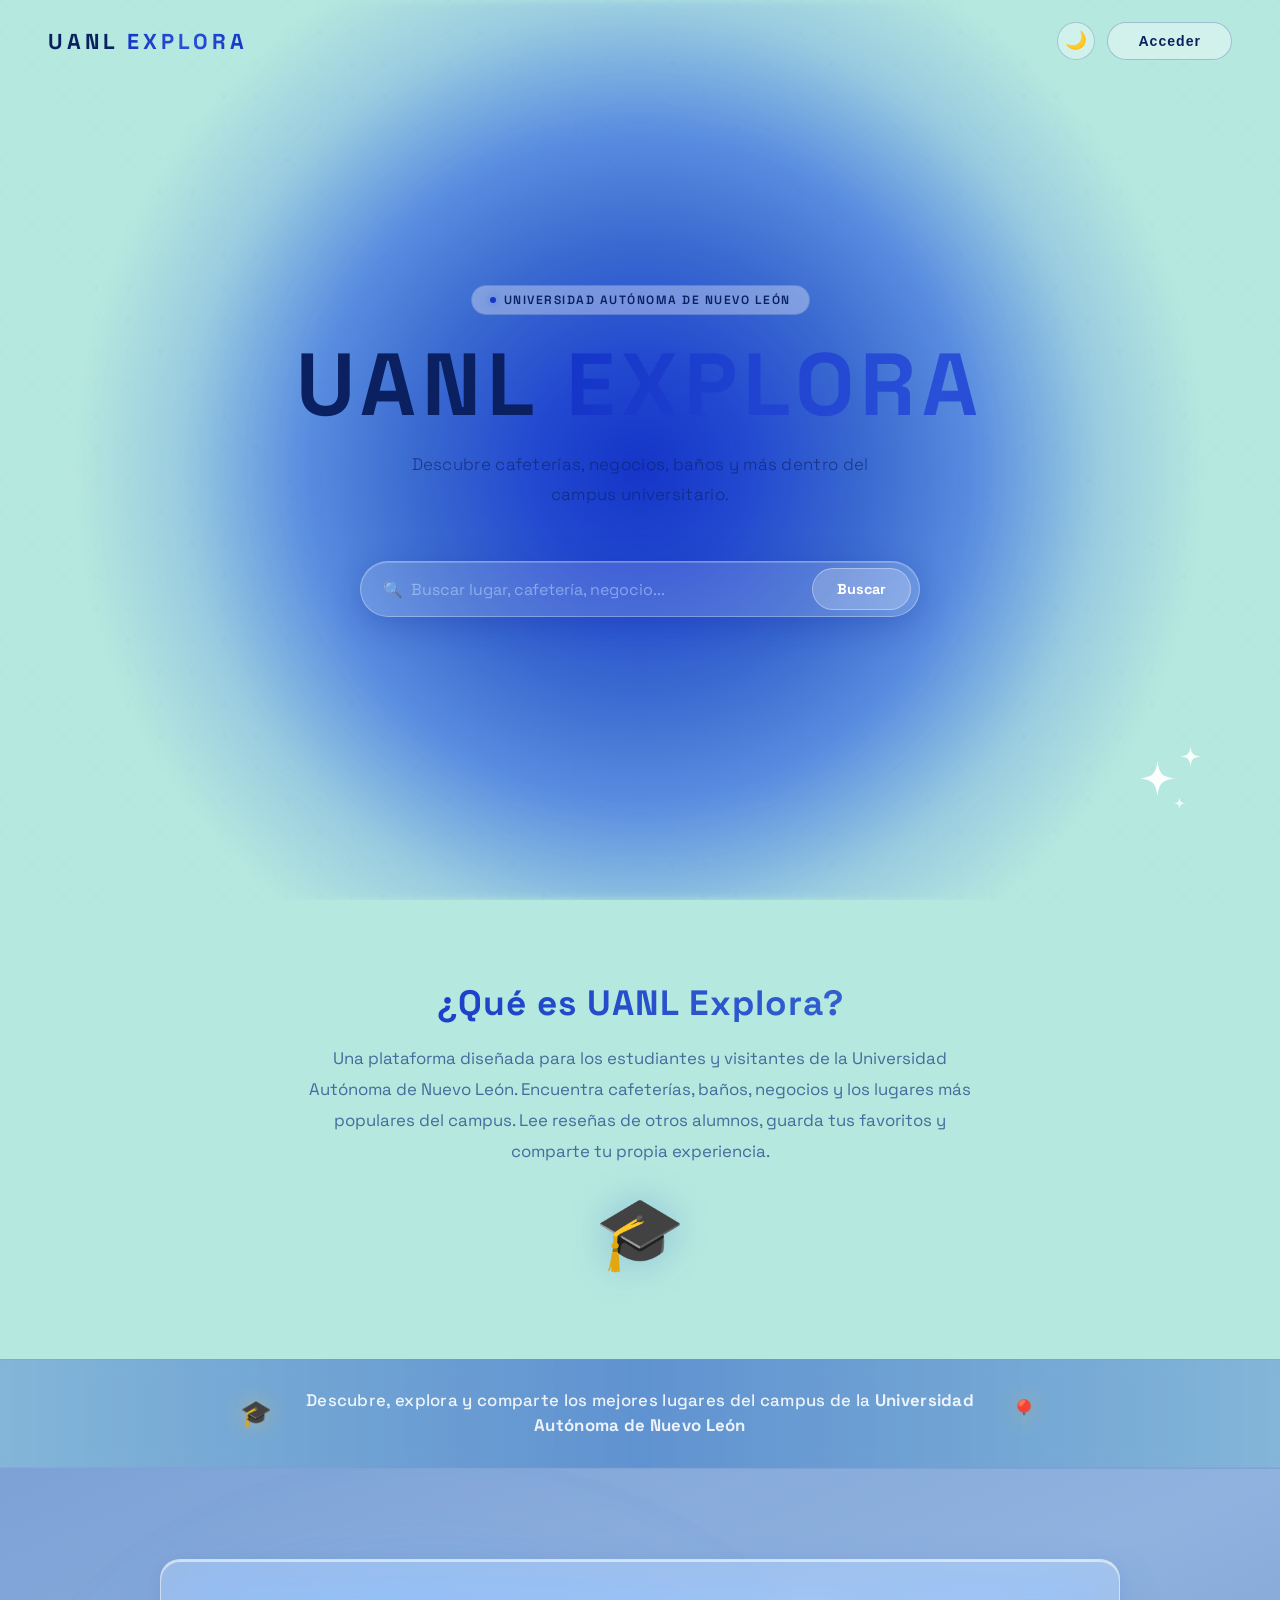
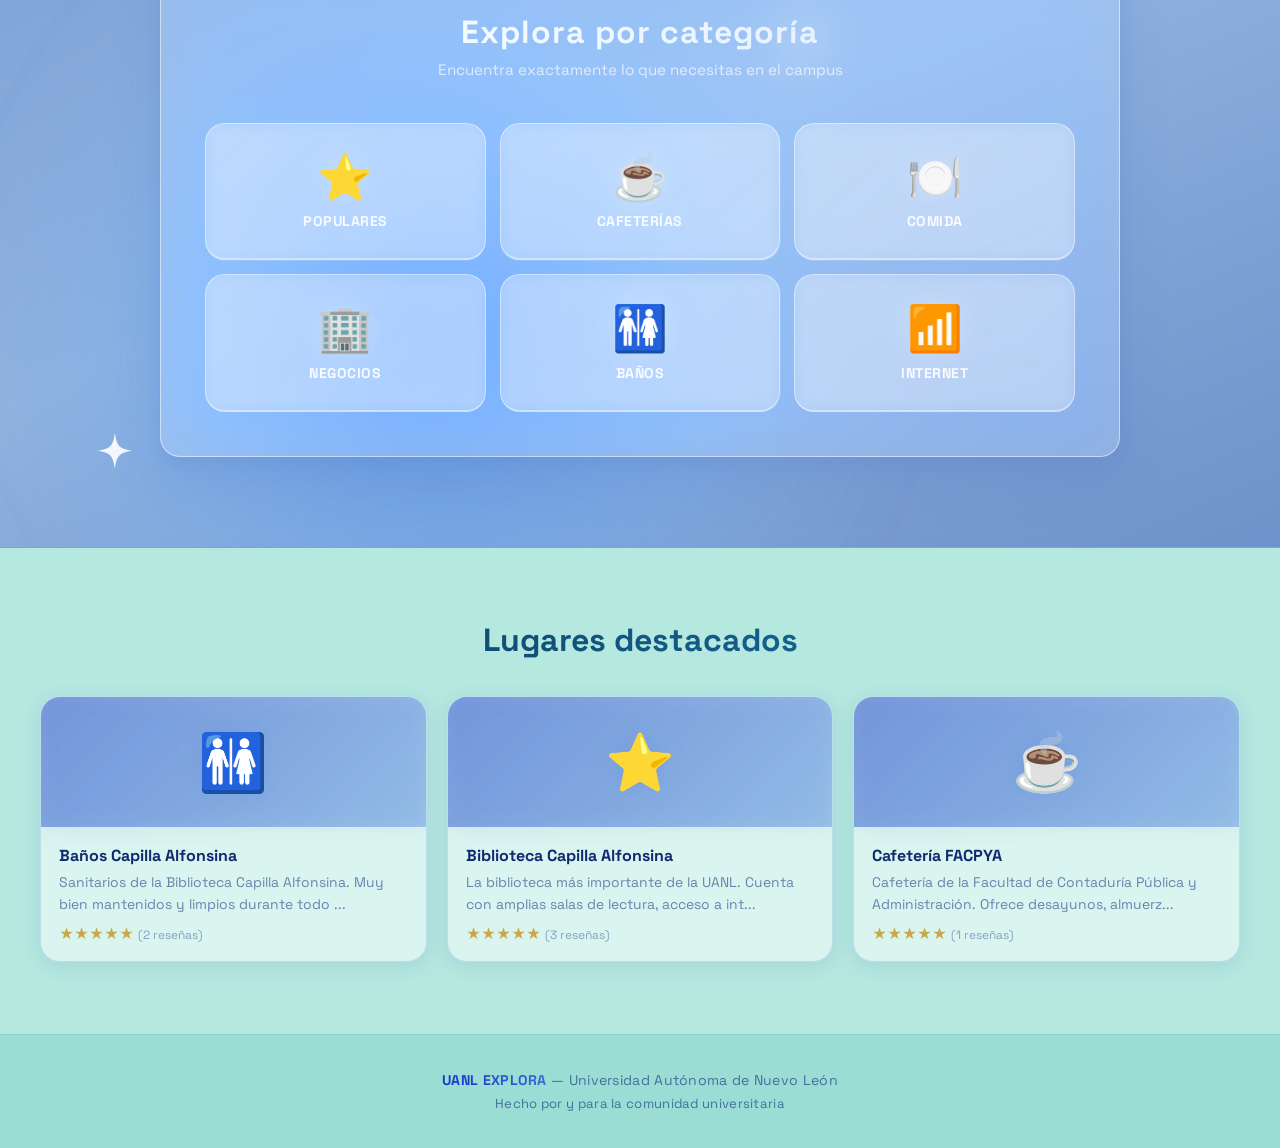
==== commit a6720fa4: "cambios de cards" ====
--- a/index.html
+++ b/index.html
@@ -186,11 +186,11 @@
           <stop offset="45%"  stop-color="#8fb2df"/>
           <stop offset="100%" stop-color="#6a8ec8"/>
         </linearGradient>
-        <!-- Orbe circular blanco/celeste difuminado -->
+        <!-- Orbe circular celeste difuminado — sin blanco -->
         <radialGradient id="orbLight" cx="42%" cy="55%" r="48%">
-          <stop offset="0%"   stop-color="#ffffff" stop-opacity=".80"/>
-          <stop offset="30%"  stop-color="#d8e8f8" stop-opacity=".55"/>
-          <stop offset="65%"  stop-color="#b0c8e8" stop-opacity=".25"/>
+          <stop offset="0%"   stop-color="#5a90e0" stop-opacity=".70"/>
+          <stop offset="30%"  stop-color="#6aa0e8" stop-opacity=".45"/>
+          <stop offset="65%"  stop-color="#7ab0ee" stop-opacity=".20"/>
           <stop offset="100%" stop-color="#8aaed8" stop-opacity="0"/>
         </radialGradient>
       </defs>
--- a/styles.css
+++ b/styles.css
@@ -2806,60 +2806,60 @@
 }
 
 body:not(.dark-mode) .landing-logo {
-  color: #fff;
+  color: #0a2060;
 }
 
 body:not(.dark-mode) .landing-logo .gold {
-  background: linear-gradient(90deg, #a8d8ff, #fff, #a8d8ff);
+  background: linear-gradient(90deg, #1535c8, #2a50d8, #1535c8);
   -webkit-background-clip: text;
   -webkit-text-fill-color: transparent;
   background-clip: text;
 }
 
 body:not(.dark-mode) .btn-acceder-hero {
-  background: rgba(255,255,255,.15);
-  color: #fff;
-  border-color: rgba(255,255,255,.35);
+  background: rgba(255,255,255,.40);
+  color: #0a2060;
+  border-color: rgba(10,40,140,.25);
 }
 
 body:not(.dark-mode) .btn-acceder-hero:hover {
-  background: rgba(255,255,255,.28);
-  border-color: rgba(255,255,255,.60);
-  box-shadow: 0 4px 20px rgba(30,80,200,.3);
+  background: rgba(255,255,255,.65);
+  border-color: rgba(21,53,200,.4);
+  box-shadow: 0 4px 20px rgba(21,53,200,.2);
 }
 
 /* Botón tema */
 body:not(.dark-mode) .landing-theme-btn {
-  background: rgba(255,255,255,.15);
-  border-color: rgba(255,255,255,.32);
-  color: #fff;
+  background: rgba(255,255,255,.38);
+  border-color: rgba(10,40,140,.22);
+  color: #0a2060;
 }
 
 body:not(.dark-mode) .landing-theme-btn:hover {
-  background: rgba(255,255,255,.28);
+  background: rgba(255,255,255,.60);
 }
 
 /* Badge */
 body:not(.dark-mode) .hero-badge {
-  background: rgba(255,255,255,.15);
-  border-color: rgba(255,255,255,.30);
-  color: rgba(255,255,255,.92);
+  background: rgba(255,255,255,.35);
+  border-color: rgba(10,40,140,.20);
+  color: #0a2060;
   backdrop-filter: blur(12px);
 }
 
 body:not(.dark-mode) .hero-badge-dot {
-  background: #80d8f0;
-  box-shadow: 0 0 8px rgba(120,210,245,.7);
+  background: #1535c8;
+  box-shadow: 0 0 8px rgba(21,53,200,.5);
 }
 
 /* Título */
 body:not(.dark-mode) .landing-title .word-uanl {
-  color: #fff;
-  text-shadow: 0 2px 20px rgba(30,80,200,.5);
+  color: #0a2060;
+  text-shadow: none;
 }
 
 body:not(.dark-mode) .landing-title .gold {
-  background: linear-gradient(90deg, #a8d8ff 0%, #fff 45%, #a8d8ff 80%);
+  background: linear-gradient(90deg, #1535c8 0%, #2a50d8 45%, #1535c8 80%);
   background-size: 200% auto;
   -webkit-background-clip: text;
   -webkit-text-fill-color: transparent;
@@ -2867,7 +2867,7 @@
 }
 
 body:not(.dark-mode) .landing-subtitle {
-  color: rgba(220, 238, 255, .85);
+  color: rgba(10, 35, 100, .70);
 }
 
 /* Buscador */
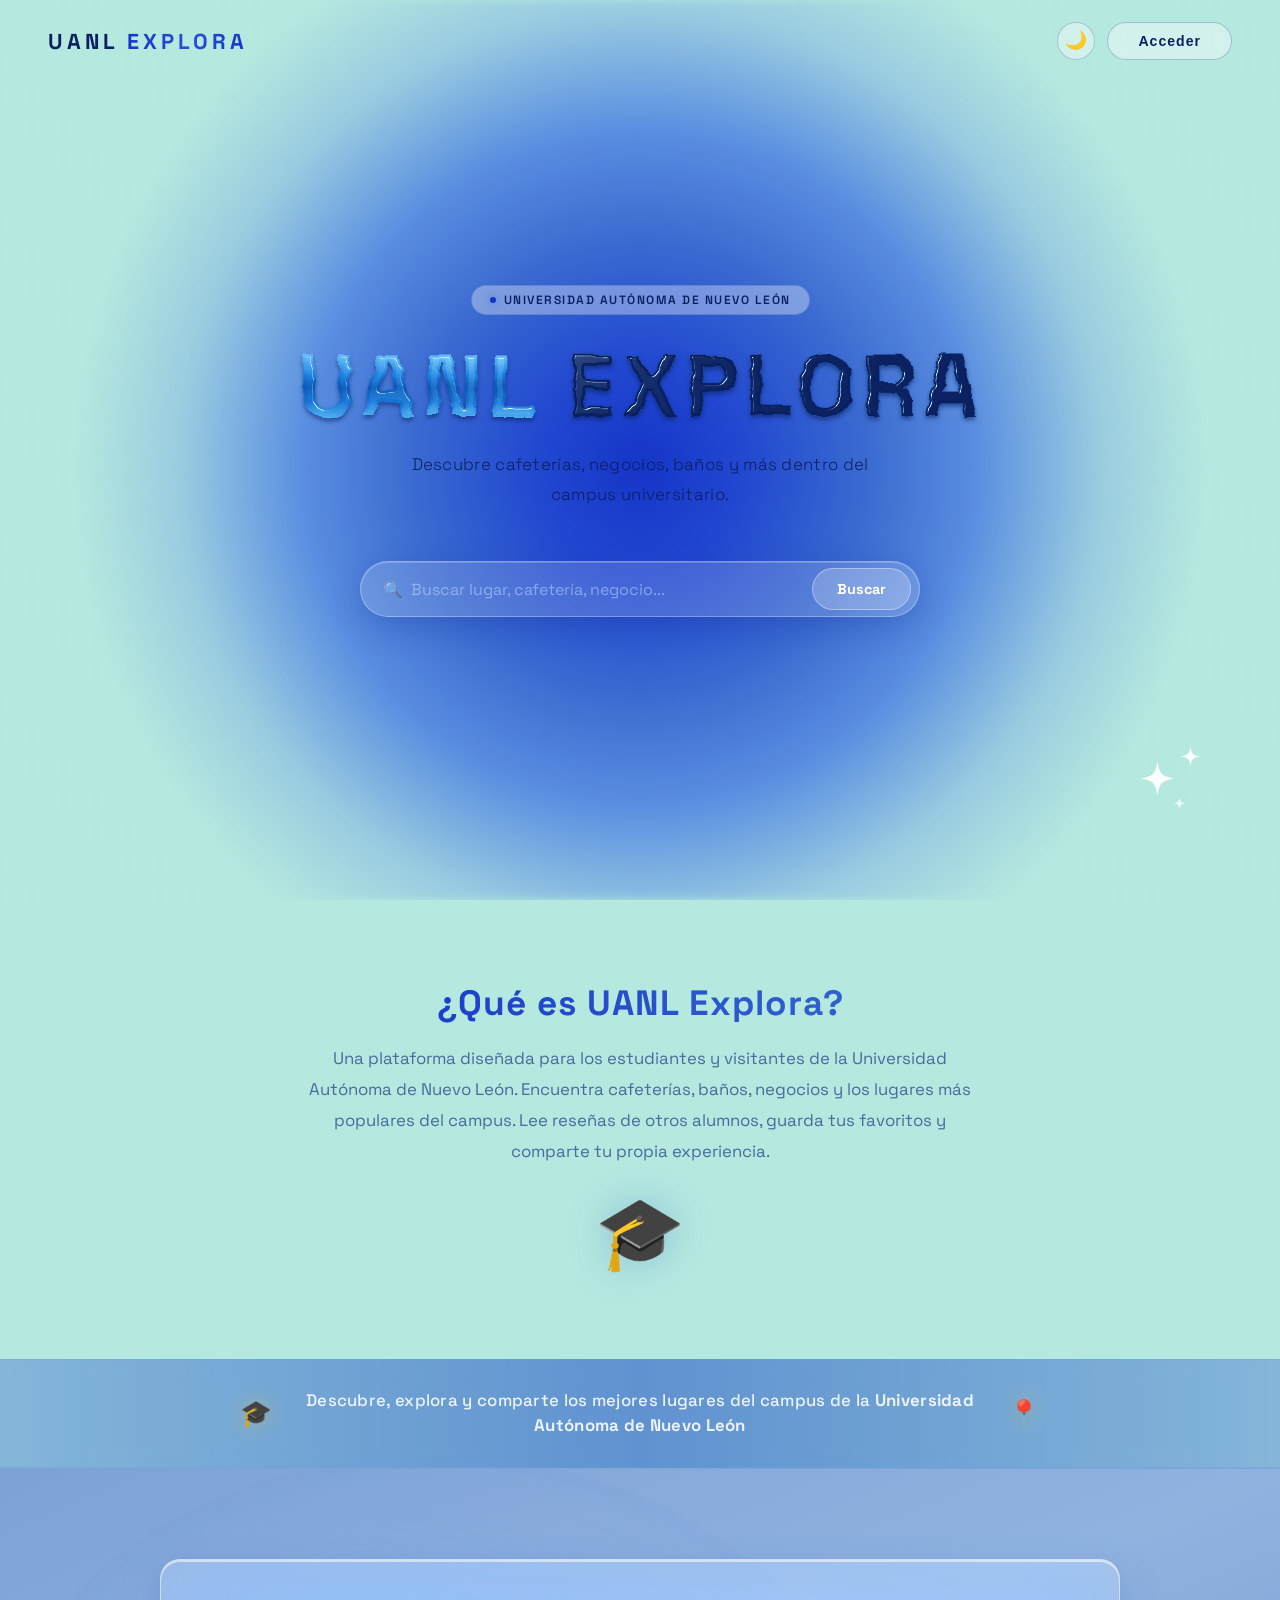
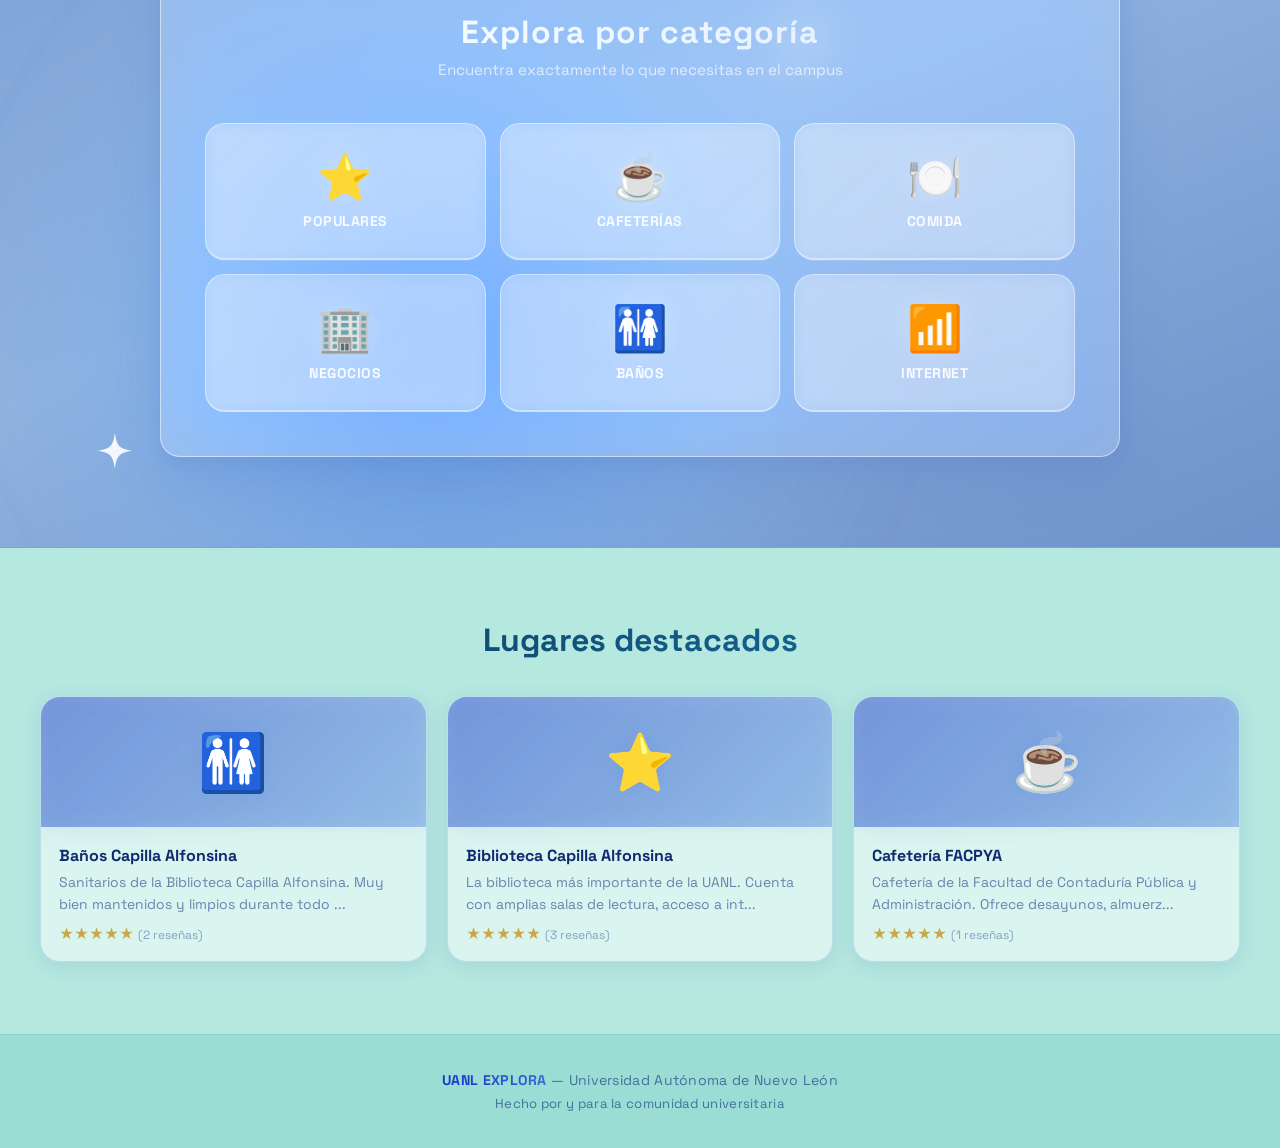
==== commit 27806dd6: "cambio tipografia" ====
--- a/index.html
+++ b/index.html
@@ -51,6 +51,38 @@
       <button class="btn-acceder-hero" onclick="window.location.href='registro.html'">Acceder</button>
     </div>
   </div>
+
+  <!-- Filtros SVG para efecto metálico líquido en el título -->
+  <svg style="position:absolute;width:0;height:0;overflow:hidden" aria-hidden="true">
+    <defs>
+      <filter id="liquid-metal" x="-5%" y="-15%" width="110%" height="140%" color-interpolation-filters="sRGB">
+        <!-- Distorsión líquida suave -->
+        <feTurbulence type="turbulence" baseFrequency="0.018 0.032" numOctaves="4" seed="5" result="noise"/>
+        <feDisplacementMap in="SourceGraphic" in2="noise" scale="7" xChannelSelector="R" yChannelSelector="G" result="warped"/>
+        <!-- Iluminación especular para el brillo metálico -->
+        <feGaussianBlur in="warped" stdDeviation="1.2" result="blurred"/>
+        <feSpecularLighting in="blurred" surfaceScale="5" specularConstant="1.4" specularExponent="28"
+          lighting-color="#a8d8ff" result="specular">
+          <fePointLight x="200" y="-120" z="180"/>
+        </feSpecularLighting>
+        <feComposite in="specular" in2="warped" operator="in" result="specularClipped"/>
+        <feBlend in="warped" in2="specularClipped" mode="screen" result="metallic"/>
+        <!-- Sombra interior para profundidad 3D -->
+        <feDropShadow dx="0" dy="3" stdDeviation="2" flood-color="#082060" flood-opacity=".55" result="withShadow"/>
+      </filter>
+
+      <!-- Gradiente metálico azul del título -->
+      <linearGradient id="metalGrad" x1="0%" y1="0%" x2="0%" y2="100%">
+        <stop offset="0%"   stop-color="#a8dcff"/>
+        <stop offset="18%"  stop-color="#60b8f8"/>
+        <stop offset="38%"  stop-color="#1a80e0"/>
+        <stop offset="52%"  stop-color="#0858b8"/>
+        <stop offset="68%"  stop-color="#1878d8"/>
+        <stop offset="82%"  stop-color="#4aaaf0"/>
+        <stop offset="100%" stop-color="#c0e8ff"/>
+      </linearGradient>
+    </defs>
+  </svg>
 
   <!-- Centro -->
   <div class="landing-center">
--- a/styles.css
+++ b/styles.css
@@ -237,20 +237,27 @@
   line-height: 1.05;
   margin-bottom: 18px;
   animation: fadeUp .8s .1s ease both;
-}
-
-.landing-title .word-uanl {
-  color: #fff;
-  text-shadow: 0 0 40px rgba(100,160,255,.4);
-}
-
-.landing-title .gold {
-  background: linear-gradient(90deg, #f0d474 0%, #fff8c0 40%, #C9A84C 70%, #f0d474 100%);
-  background-size: 200% auto;
+  /* Efecto metálico líquido azul */
+  background: linear-gradient(180deg,
+    #a8dcff 0%,
+    #60b8f8 18%,
+    #1a80e0 38%,
+    #0858b8 52%,
+    #1878d8 68%,
+    #4aaaf0 82%,
+    #c0e8ff 100%
+  );
   -webkit-background-clip: text;
   -webkit-text-fill-color: transparent;
   background-clip: text;
-  animation: shineText 4s linear infinite;
+  filter: url(#liquid-metal);
+  text-shadow: none;
+}
+
+.landing-title .gold {
+  background: none;
+  -webkit-text-fill-color: inherit;
+  animation: none;
 }
 
 @keyframes shineText {
@@ -2859,15 +2866,13 @@
 }
 
 body:not(.dark-mode) .landing-title .gold {
-  background: linear-gradient(90deg, #1535c8 0%, #2a50d8 45%, #1535c8 80%);
-  background-size: 200% auto;
-  -webkit-background-clip: text;
-  -webkit-text-fill-color: transparent;
-  background-clip: text;
+  background: none;
+  -webkit-text-fill-color: #0a2060;
+  color: #0a2060;
 }
 
 body:not(.dark-mode) .landing-subtitle {
-  color: rgba(10, 35, 100, .70);
+  color: #0a2060;
 }
 
 /* Buscador */
